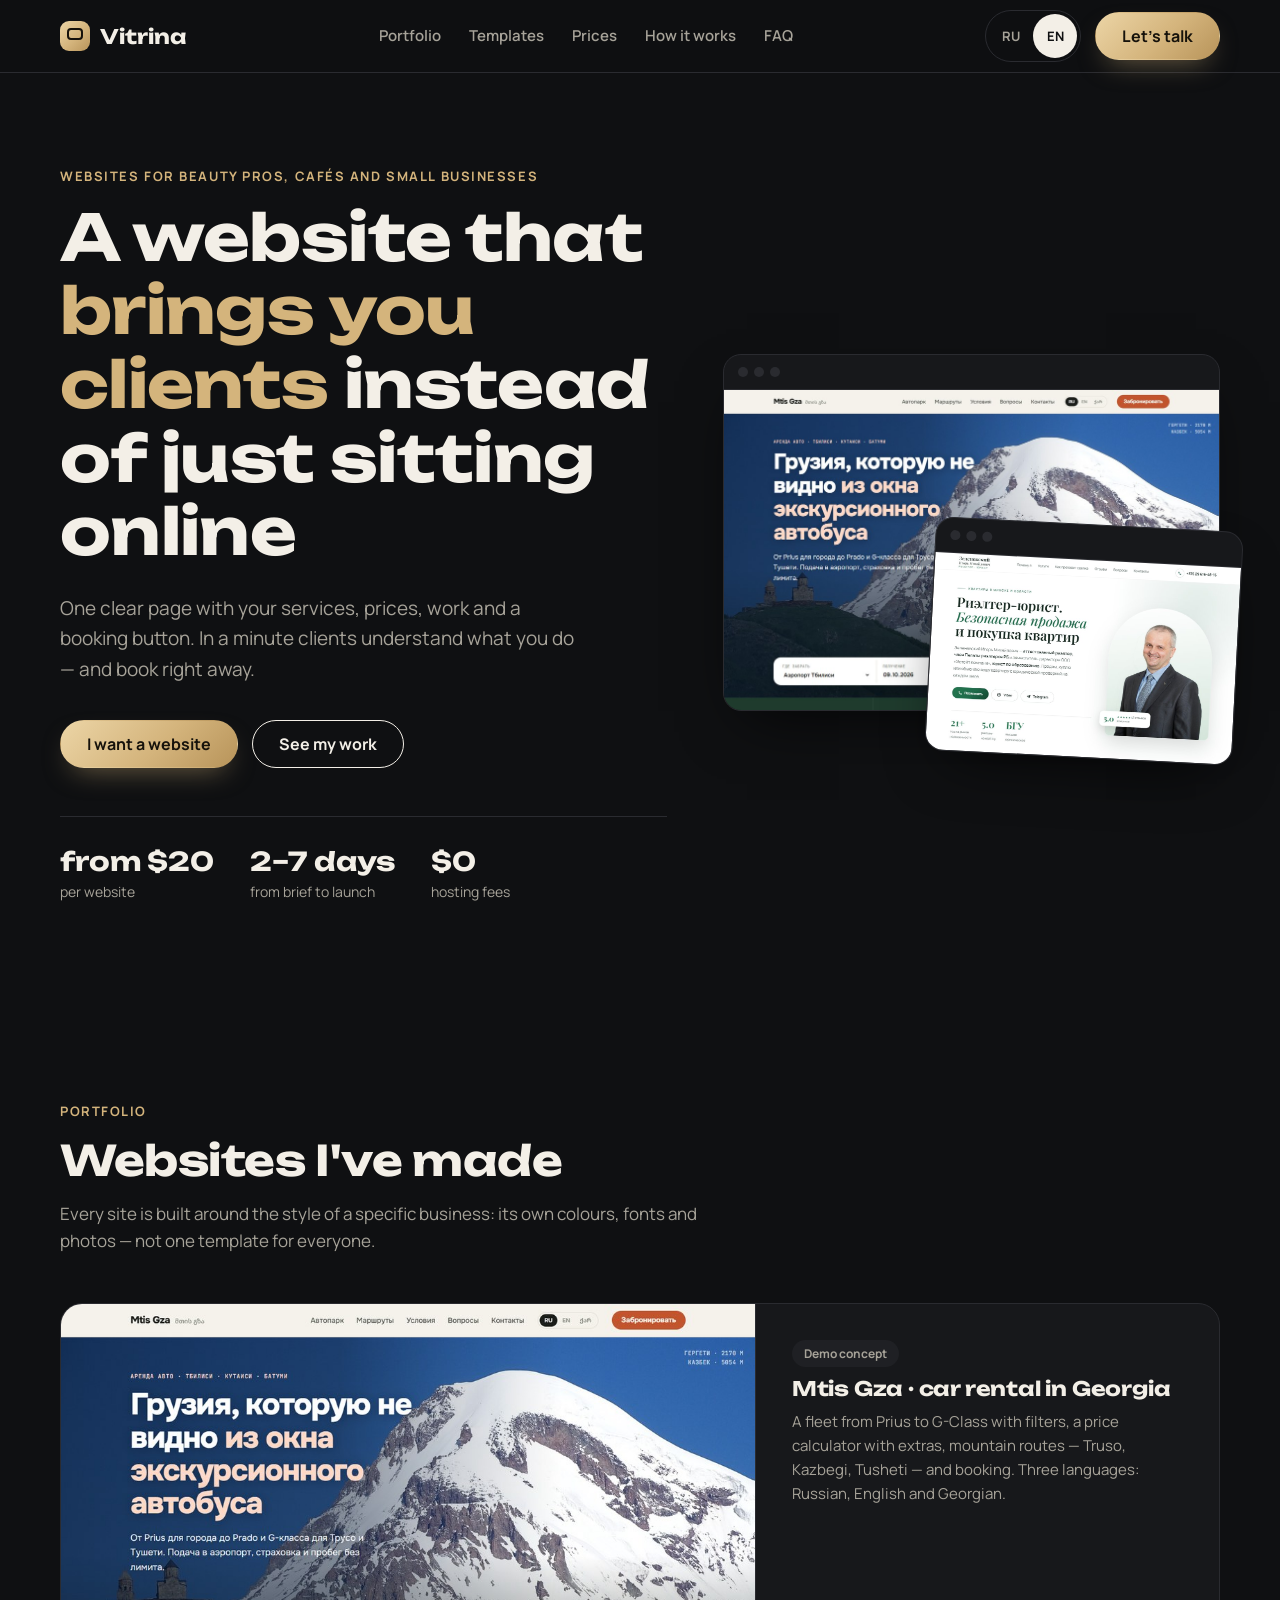
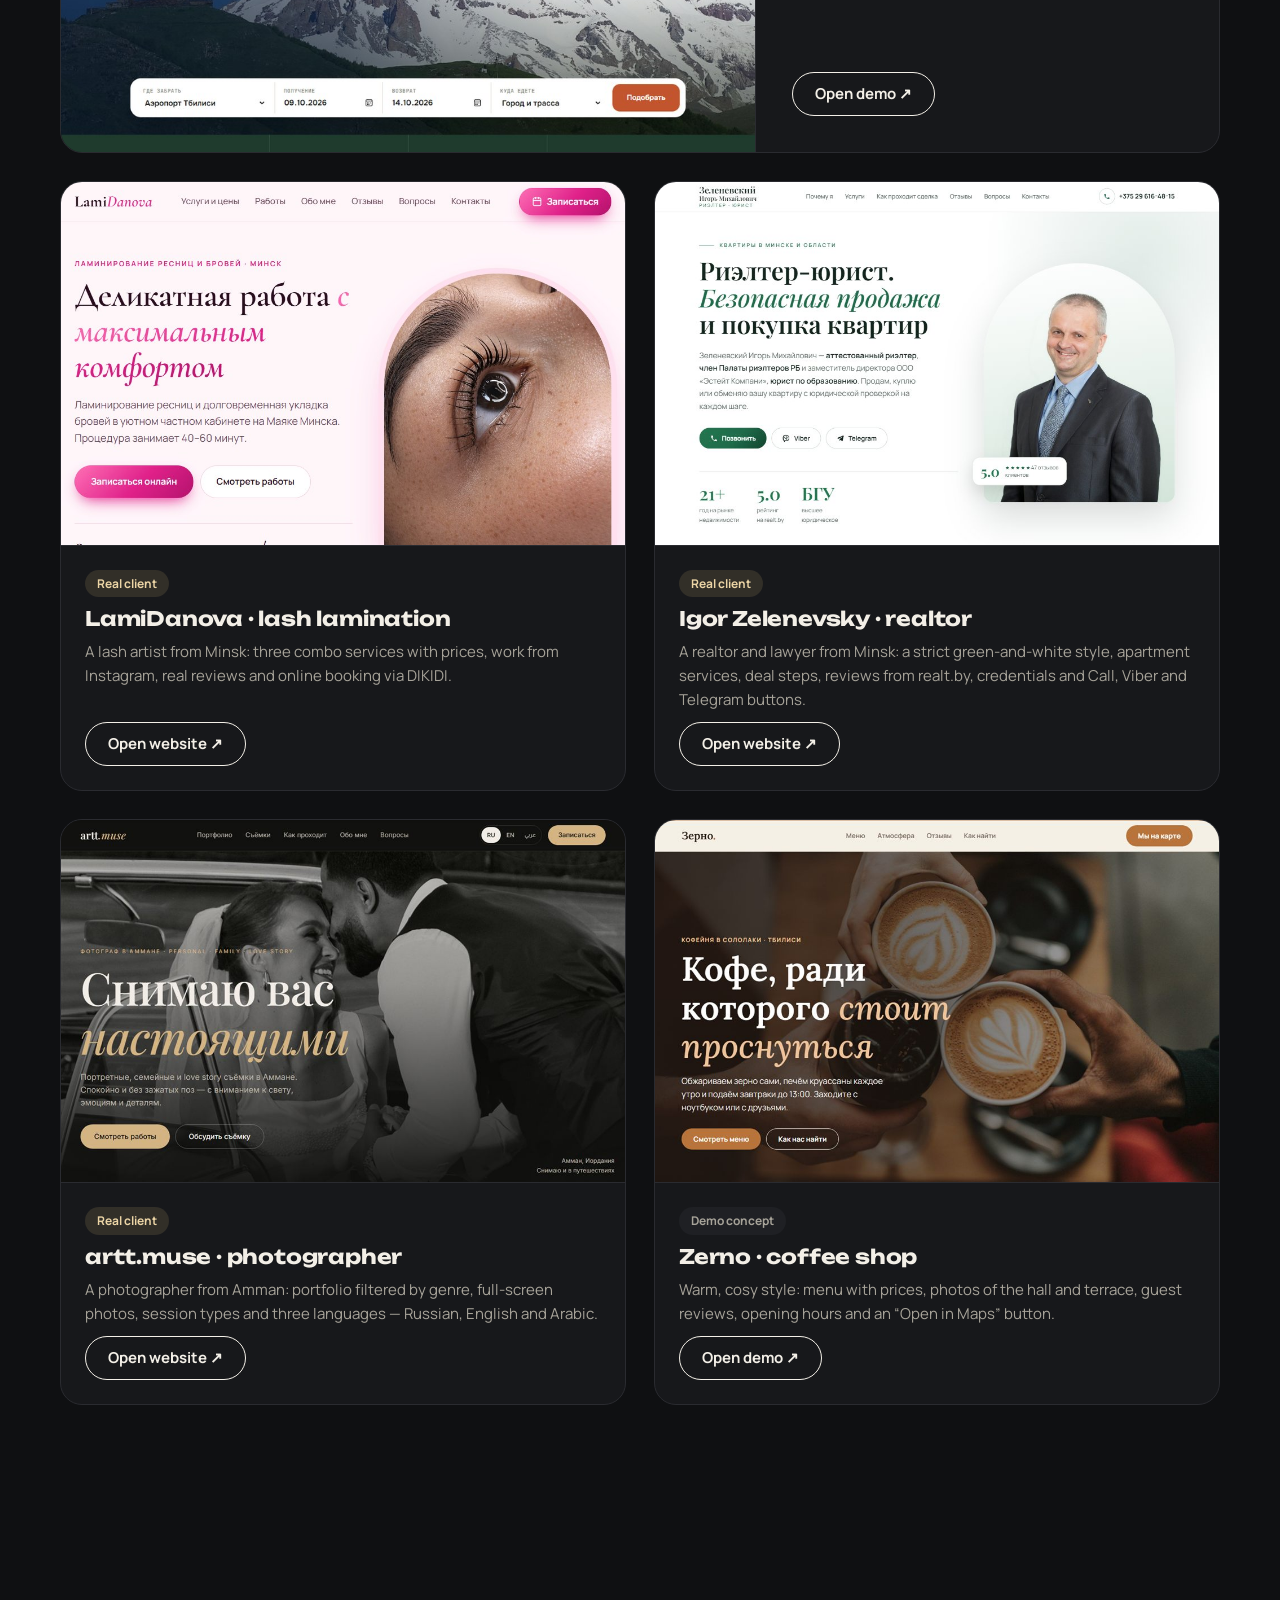
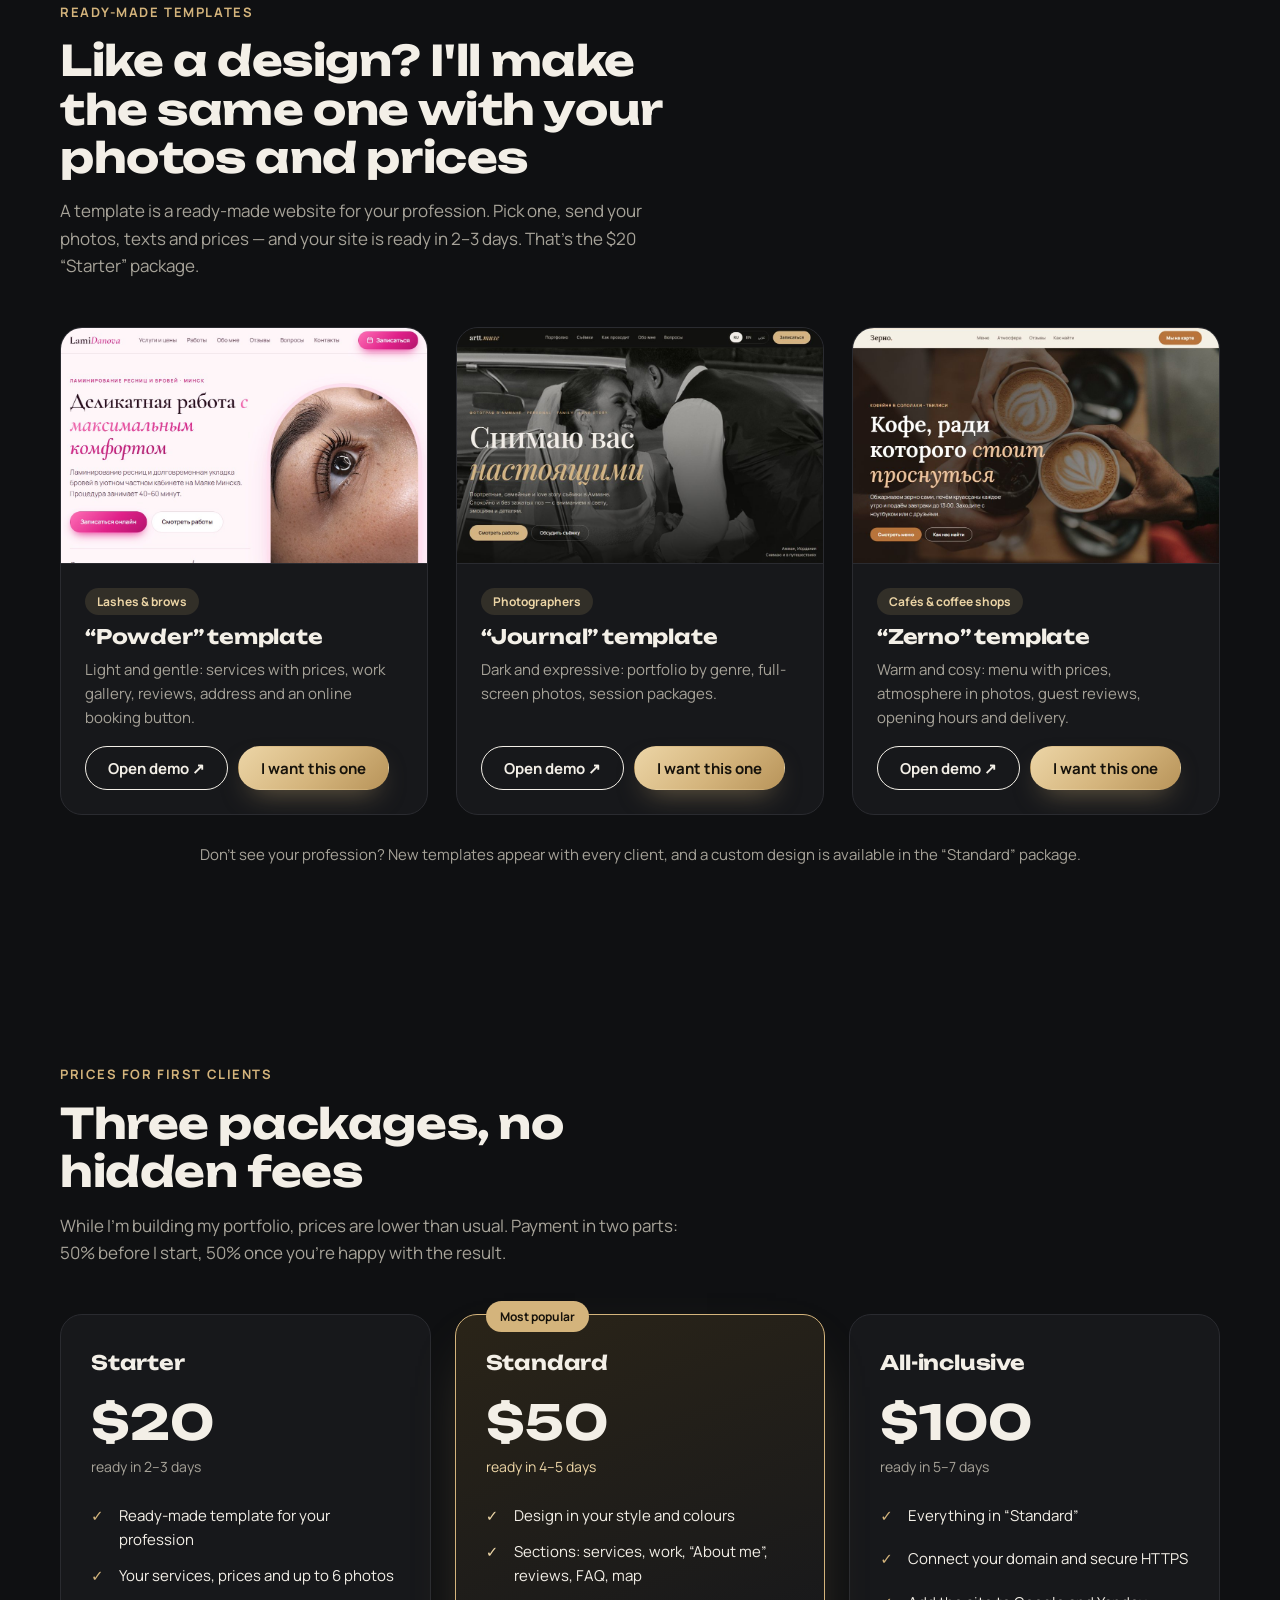
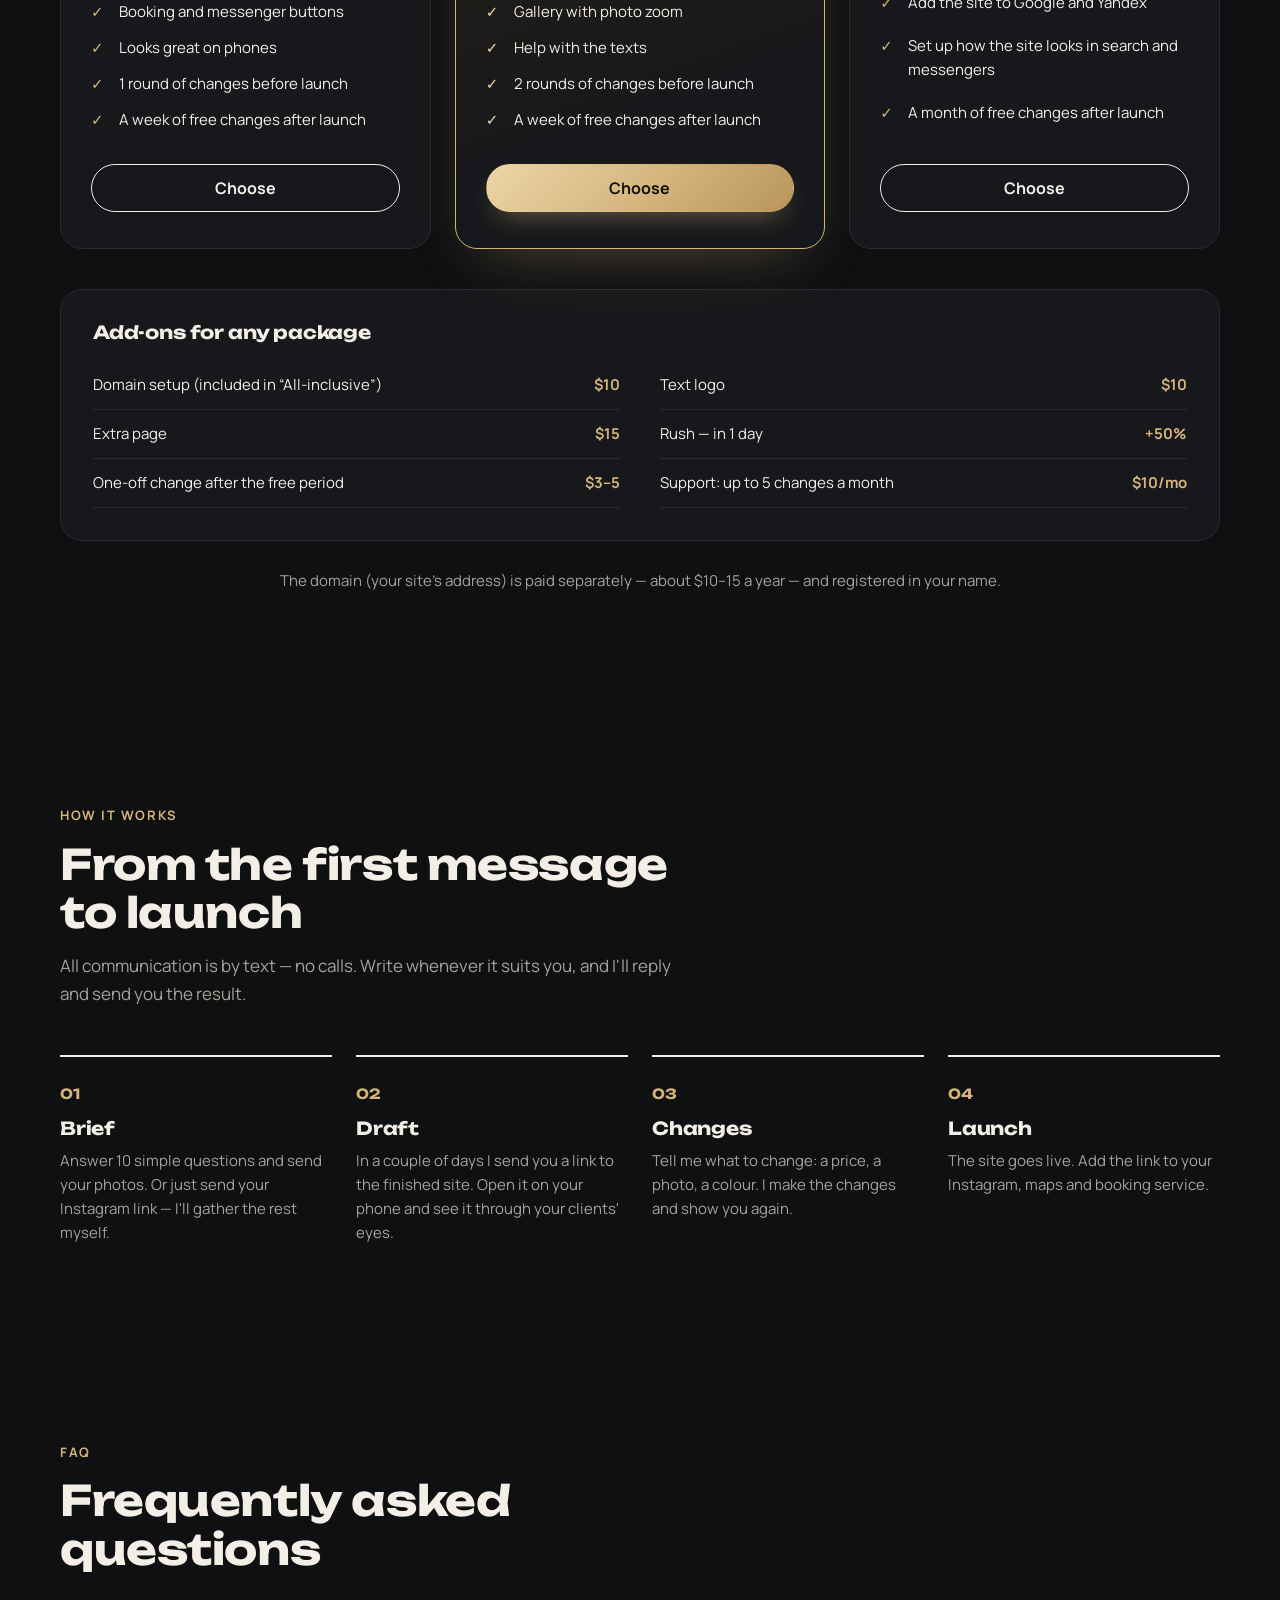
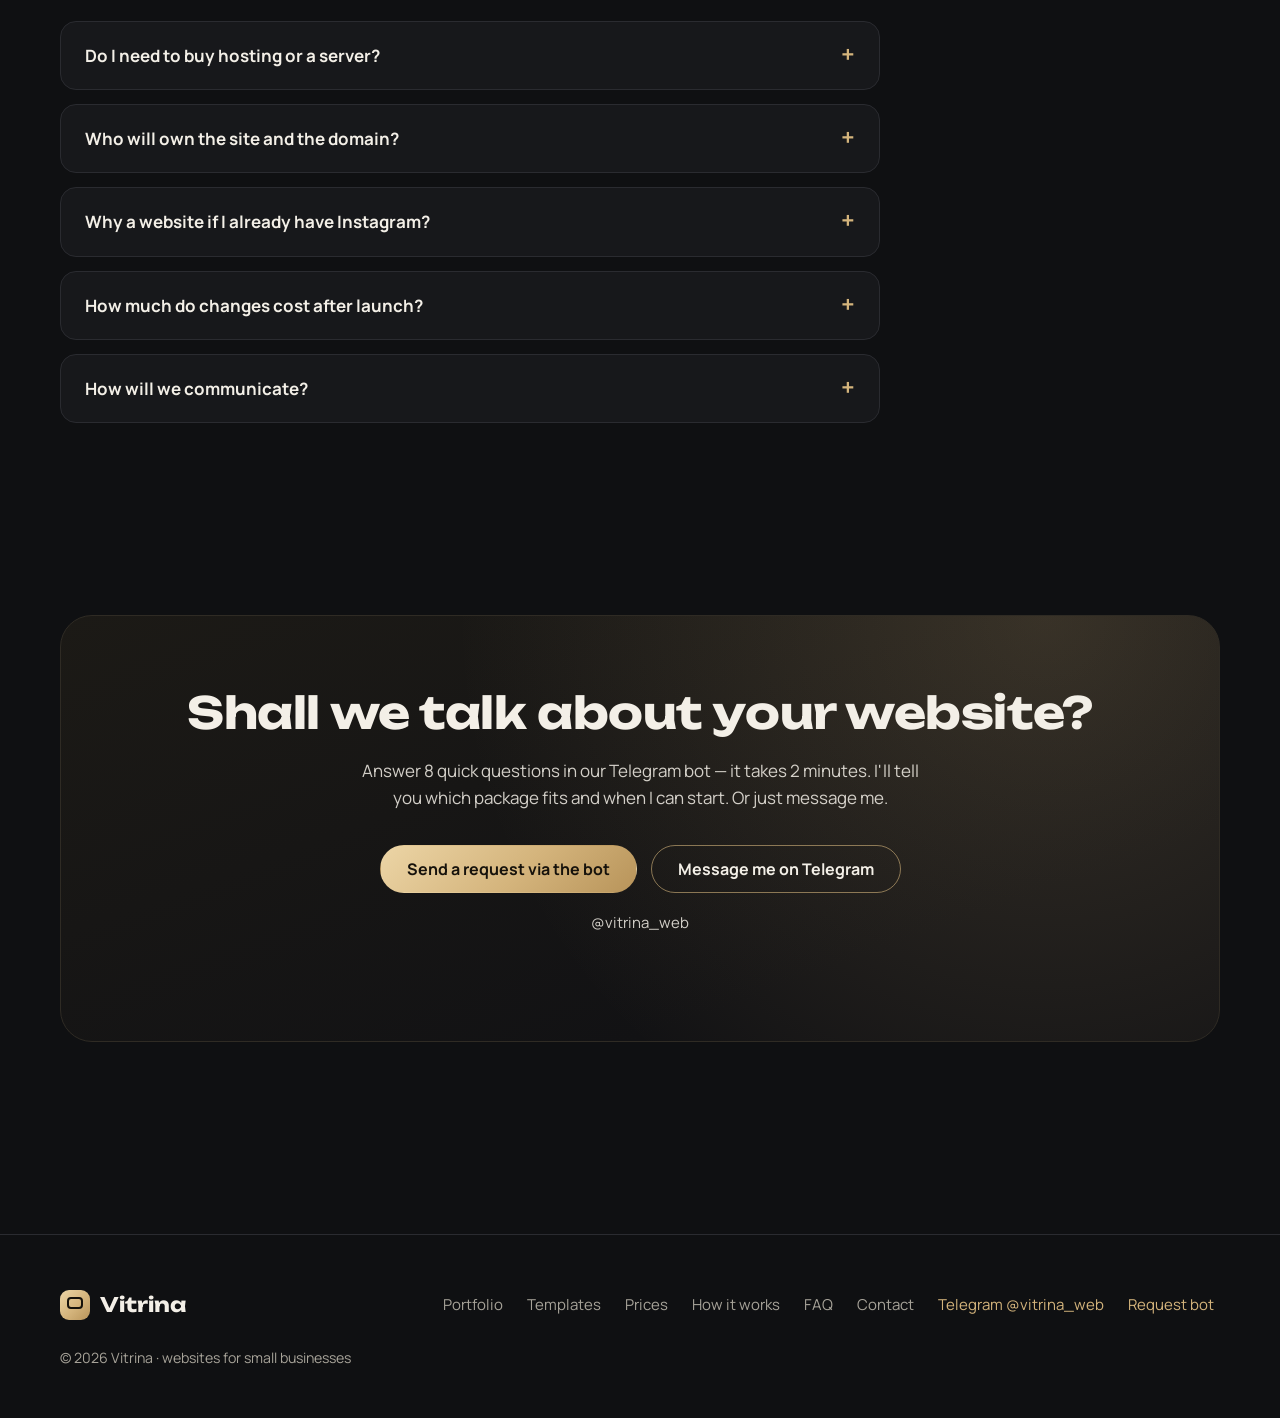
==== index.html @ 9464afeb "Портфолио: прокат машин Mtis Gza, новые картинки на первом экране - Новая широкая карточка Mtis Gza " ====
<!DOCTYPE html>
<html lang="ru">
<head>
  <meta charset="utf-8">
  <meta name="viewport" content="width=device-width, initial-scale=1">
  <title>Витрина — сайты для мастеров и малого бизнеса</title>
  <meta name="description" content="Делаю одностраничные сайты для мастеров красоты, фотографов и малого бизнеса: услуги, цены, работы и онлайн-запись. От $20, готово за 2–7 дней.">
  <link rel="canonical" href="https://vitrina-web.com/">
  <!-- Превью ссылки в Telegram, WhatsApp, Instagram -->
  <meta property="og:type" content="website">
  <meta property="og:url" content="https://vitrina-web.com/">
  <meta property="og:title" content="Витрина — сайты для мастеров и малого бизнеса">
  <meta property="og:description" content="Одностраничные сайты с услугами, ценами, работами и онлайн-записью. От $20, готово за 2–7 дней.">
  <meta property="og:image" content="https://vitrina-web.com/images/og.jpg">
  <meta property="og:image:width" content="1200">
  <meta property="og:image:height" content="630">
  <meta name="twitter:card" content="summary_large_image">
  <link rel="icon" href="data:image/svg+xml,%3Csvg xmlns='http://www.w3.org/2000/svg' viewBox='0 0 64 64'%3E%3Crect width='64' height='64' rx='18' fill='%23d4b47c'/%3E%3Crect x='15' y='15' width='34' height='26' rx='7' fill='none' stroke='%2316120b' stroke-width='5'/%3E%3C/svg%3E">
  <link rel="preconnect" href="https://fonts.googleapis.com">
  <link rel="preconnect" href="https://fonts.gstatic.com" crossorigin>
  <link href="https://fonts.googleapis.com/css2?family=Unbounded:wght@500;700&family=Manrope:wght@400;500;600;700&display=swap" rel="stylesheet">
  <style>
    :root {
      --bg: #0f1012;
      --surface: #17181b;
      --surface-2: #1f2024;
      --ink: #f3efe7;
      --muted: #a7a399;
      --line: #2a2b30;
      --accent: #d4b47c;
      --accent-dark: #c4a46c;
      --accent-soft: rgba(212, 180, 124, .14);
      --radius: 22px;
      --shadow: 0 24px 60px -24px rgba(0, 0, 0, .8);
    }
    * { box-sizing: border-box; }
    html { scroll-behavior: smooth; }
    body {
      margin: 0;
      background: var(--bg);
      color: var(--ink);
      font: 400 17px/1.6 Manrope, system-ui, sans-serif;
      -webkit-font-smoothing: antialiased;
    }
    img { max-width: 100%; height: auto; display: block; }
    a { color: inherit; }
    h1, h2, h3 { font-family: Unbounded, sans-serif; font-weight: 700; line-height: 1.15; margin: 0; letter-spacing: -.01em; }
    .container { width: min(1160px, 100% - 32px); margin-inline: auto; }
    .section { padding: 96px 0; }
    .eyebrow { display: inline-block; font-weight: 700; font-size: 13px; letter-spacing: .12em; text-transform: uppercase; color: var(--accent); margin-bottom: 14px; }
    .section-head { max-width: 640px; margin-bottom: 48px; }
    .section-head h2 { font-size: clamp(28px, 4vw, 42px); }
    .section-head p { color: var(--muted); margin: 16px 0 0; }


    /* Кнопки */
    .btn {
      display: inline-flex; align-items: center; justify-content: center; gap: 8px;
      min-height: 48px; padding: 12px 26px; border-radius: 999px;
      font: 700 16px Manrope, sans-serif; text-decoration: none; cursor: pointer;
      border: 1.5px solid transparent; transition: transform .2s, background .2s, box-shadow .2s;
    }
    .btn:hover { transform: translateY(-2px); }
    .btn:focus-visible { outline: 3px solid var(--accent); outline-offset: 3px; }
    .btn-primary { background: linear-gradient(135deg, #ecd5a6, var(--accent) 55%, #b8945a); color: #16120b; box-shadow: 0 12px 28px -12px rgba(212, 180, 124, .55); }
    .btn-primary:hover { background: linear-gradient(135deg, #f2dfb8, #dcbe88 55%, #c4a46c); }
    .btn-ghost { background: transparent; border-color: var(--ink); color: var(--ink); }
    .btn-ghost:hover { background: var(--ink); color: var(--bg); }

    /* Шапка */
    .header { position: sticky; top: 0; z-index: 10; background: rgba(15, 16, 18, .85); backdrop-filter: blur(12px); border-bottom: 1px solid var(--line); }
    .header .container { display: flex; align-items: center; justify-content: space-between; gap: 24px; min-height: 72px; }
    .logo { font: 700 20px Unbounded, sans-serif; text-decoration: none; display: flex; align-items: center; gap: 10px; min-height: 44px; }
    .logo-mark { width: 30px; height: 30px; border-radius: 9px; background: linear-gradient(135deg, #ecd5a6, var(--accent) 55%, #b8945a); position: relative; }
    .logo-mark::after { content: ""; position: absolute; inset: 7px 7px 11px; border: 2.5px solid #16120b; border-radius: 4px; }
    .nav { display: flex; gap: 28px; }
    .nav a { text-decoration: none; font-weight: 600; font-size: 15px; color: var(--muted); }
    .nav a:hover { color: var(--ink); }
    .header-end { display: flex; align-items: center; gap: 14px; }

    /* Переключатель языка */
    .lang { display: flex; border: 1px solid var(--line); border-radius: 999px; padding: 3px; }
    .lang button { min-width: 44px; min-height: 44px; padding: 0 10px; border: 0; border-radius: 999px; background: transparent; color: var(--muted); font: 700 13px Manrope, sans-serif; cursor: pointer; }
    .lang button:hover { color: var(--ink); }
    .lang button[aria-pressed="true"] { background: var(--ink); color: var(--bg); }
    .lang button:focus-visible { outline: 3px solid var(--accent); outline-offset: 2px; }

    /* Первый экран */
    .hero { padding: 88px 0 96px; }
    .hero .container { display: grid; grid-template-columns: 1.1fr .9fr; gap: 56px; align-items: center; }
    .hero h1 { font-size: clamp(34px, 5.4vw, 64px); }
    .hero h1 em { font-style: normal; color: var(--accent); }
    .hero-lead { font-size: 19px; color: var(--muted); max-width: 520px; margin: 24px 0 36px; }
    .hero-actions { display: flex; flex-wrap: wrap; gap: 14px; }
    .hero-facts { display: flex; flex-wrap: wrap; gap: 36px; margin-top: 48px; padding-top: 28px; border-top: 1px solid var(--line); }
    .hero-facts b { display: block; font: 700 26px Unbounded, sans-serif; }
    .hero-facts span { color: var(--muted); font-size: 14px; }
    .hero-visual { position: relative; }
    .browser { background: var(--surface); border-radius: 18px; box-shadow: var(--shadow); overflow: hidden; border: 1px solid var(--line); }
    .browser-bar { display: flex; gap: 6px; padding: 12px 14px; border-bottom: 1px solid var(--line); }
    .browser-bar i { width: 10px; height: 10px; border-radius: 50%; background: var(--line); }
    .hero-visual .browser:nth-child(2) { position: absolute; width: 62%; right: -18px; bottom: -48px; transform: rotate(3deg); }

    /* Портфолио */
    .works { display: grid; grid-template-columns: repeat(3, 1fr); gap: 28px; }
    .work { background: var(--surface); border-radius: var(--radius); overflow: hidden; border: 1px solid var(--line); display: flex; flex-direction: column; }
    .work img { aspect-ratio: 1000 / 645; object-fit: cover; border-bottom: 1px solid var(--line); }
    .work-body { padding: 24px; display: flex; flex-direction: column; gap: 10px; flex: 1; }
    #works .works { grid-template-columns: repeat(2, 1fr); }
    /* Главная работа — на всю ширину: фото слева, текст справа */
    .work-wide { grid-column: 1 / -1; flex-direction: row; }
    .work-wide .work-link { flex: 0 0 60%; }
    .work-wide img { height: 100%; border-bottom: 0; border-right: 1px solid var(--line); }
    .work-wide .work-body { padding: 36px; justify-content: center; }
    .work-wide h3 { font-size: 1.5em; }
    .work-tag { align-self: flex-start; font-size: 12px; font-weight: 700; padding: 4px 12px; border-radius: 999px; background: var(--accent-soft); color: #ecd5a6; }
    .work-tag.demo { background: var(--surface-2); color: var(--muted); }
    .work h3 { font-size: 20px; }
    .work p { margin: 0; color: var(--muted); font-size: 15px; }

    /* Цены */
    .prices { display: grid; grid-template-columns: repeat(3, 1fr); gap: 24px; align-items: stretch; }
    .price { background: var(--surface); border: 1px solid var(--line); border-radius: var(--radius); padding: 36px 30px; display: flex; flex-direction: column; }
    .price.featured { background: linear-gradient(160deg, #2a2418 0%, var(--surface) 70%); border-color: var(--accent); position: relative; box-shadow: 0 24px 60px -28px rgba(212, 180, 124, .4); }
    .price.featured .price-note, .price.featured li::before { color: #ecd5a6; }
    .price-badge { position: absolute; top: -14px; left: 30px; background: var(--accent); color: #16120b; font-size: 12px; font-weight: 700; padding: 6px 14px; border-radius: 999px; }
    .price h3 { font-size: 20px; }
    .price-sum { font: 700 48px Unbounded, sans-serif; margin: 18px 0 4px; }
    .price-note { color: var(--muted); font-size: 14px; }
    .price ul { list-style: none; padding: 0; margin: 26px 0 32px; display: grid; gap: 12px; flex: 1; }
    .price li { padding-left: 28px; position: relative; font-size: 15px; }
    .price li::before { content: "✓"; position: absolute; left: 0; font-weight: 700; color: var(--accent); }
    .work-btn { align-self: flex-start; margin-top: auto; min-height: 44px; padding: 10px 22px; font-size: 15px; }
    .work-actions { display: flex; flex-wrap: wrap; gap: 10px; margin-top: auto; padding-top: 6px; }
    .work-actions .work-btn { margin-top: 0; }
    .work-link { display: block; overflow: hidden; }
    .work-link img { transition: transform .5s cubic-bezier(.2, .8, .2, 1), filter .3s; }
    .work-link:hover img { transform: scale(1.03); filter: brightness(1.08); }
    .work-soon { font-size: 13px !important; font-style: italic; }
    .templates-more { color: var(--muted); font-size: 15px; margin: 28px 0 0; text-align: center; }
    .extras { margin-top: 40px; background: var(--surface); border: 1px solid var(--line); border-radius: var(--radius); padding: 32px; }
    .extras h3 { font-size: 18px; margin-bottom: 18px; }
    .extras ul { list-style: none; margin: 0; padding: 0; display: grid; grid-template-columns: 1fr 1fr; gap: 0 40px; }
    .extras li { display: flex; justify-content: space-between; gap: 16px; padding: 12px 0; border-bottom: 1px solid var(--line); font-size: 15px; }
    .extras b { color: var(--accent); white-space: nowrap; }
    .prices-foot { color: var(--muted); font-size: 15px; margin-top: 28px; text-align: center; }

    /* Как работаем */
    .steps { display: grid; grid-template-columns: repeat(4, 1fr); gap: 24px; counter-reset: step; }
    .step { border-top: 2px solid var(--ink); padding-top: 22px; }
    .step::before { counter-increment: step; content: "0" counter(step); font: 700 14px Unbounded, sans-serif; color: var(--accent); }
    .step h3 { font-size: 18px; margin: 12px 0 10px; }
    .step p { margin: 0; color: var(--muted); font-size: 15px; }

    /* Вопросы */
    .faq { display: grid; gap: 14px; max-width: 820px; }
    .faq details { background: var(--surface); border: 1px solid var(--line); border-radius: 16px; padding: 0 24px; }
    .faq summary { cursor: pointer; font-weight: 700; padding: 20px 0; list-style: none; display: flex; justify-content: space-between; gap: 16px; }
    .faq summary::-webkit-details-marker { display: none; }
    .faq summary::after { content: "+"; font-size: 24px; line-height: 1; color: var(--accent); transition: transform .2s; }
    .faq details[open] summary::after { transform: rotate(45deg); }
    .faq details p { margin: 0 0 20px; color: var(--muted); }

    /* Контакты */
    .cta { background: radial-gradient(circle at 85% 0%, rgba(212, 180, 124, .18), transparent 55%), linear-gradient(160deg, #1c1a16 0%, #121214 75%); border: 1px solid #2f2b24; color: var(--ink); border-radius: 32px; padding: 72px 48px; text-align: center; }
    .cta h2 { font-size: clamp(28px, 4vw, 44px); }
    .cta p { opacity: .85; max-width: 560px; margin: 18px auto 34px; }
    .cta-links { display: flex; flex-wrap: wrap; justify-content: center; gap: 14px; }
    .cta .btn { background: linear-gradient(135deg, #ecd5a6, var(--accent) 55%, #b8945a); color: #16120b; }
    .cta .btn-outline-light { background: transparent; color: var(--ink); border-color: rgba(212, 180, 124, .6); }
    .cta .btn-outline-light:hover { background: rgba(212, 180, 124, .1); }
    .cta-note { font-size: 15px; margin: 22px 0 0; opacity: .8; }

    /* Подвал */
    .footer { padding: 48px 0; border-top: 1px solid var(--line); margin-top: 96px; }
    .footer .container { display: flex; flex-wrap: wrap; align-items: center; justify-content: space-between; gap: 20px; }
    .footer-nav { display: flex; flex-wrap: wrap; gap: 0 12px; }
    .footer-nav a { display: inline-flex; align-items: center; min-height: 44px; padding: 0 6px; text-decoration: none; color: var(--muted); font-size: 15px; }
    .footer-nav a:hover { color: var(--ink); }
    .footer-tg { color: var(--accent) !important; }
    .footer small { color: var(--muted); }

    @media (max-width: 960px) {
      .nav { display: none; }
      .hero .container { grid-template-columns: 1fr; }
      .hero-visual { margin: 0 18px 48px 0; }
      .works, #works .works, .prices { grid-template-columns: 1fr; max-width: 560px; }
      .work-wide { flex-direction: column; }
      .work-wide .work-link { flex: none; }
      .work-wide img { height: auto; border-right: 0; border-bottom: 1px solid var(--line); }
      .work-wide .work-body { padding: 24px; }
      .work-wide h3 { font-size: inherit; }
      .steps { grid-template-columns: 1fr 1fr; }
    }
    @media (max-width: 560px) {
      .section { padding: 72px 0; }
      .hero { padding: 56px 0 72px; }
      .header .container { gap: 12px; }
      .header-end { gap: 8px; }
      .header .btn { display: none; }
      .steps { grid-template-columns: 1fr; }
      .extras { padding: 24px 20px; }
      .extras ul { grid-template-columns: 1fr; }
      .cta { padding: 56px 22px; border-radius: 24px; }
      .hero-facts { gap: 24px; }
    }
  </style>
</head>
<body>

  <header class="header">
    <div class="container">
      <a href="#top" class="logo"><span class="logo-mark" aria-hidden="true"></span><span data-i18n="brand">Витрина</span></a>
      <nav class="nav" aria-label="Разделы" data-i18n-label="aria.nav">
        <a href="#works" data-i18n="nav.works">Работы</a>
        <a href="#templates" data-i18n="nav.templates">Шаблоны</a>
        <a href="#prices" data-i18n="nav.prices">Цены</a>
        <a href="#process" data-i18n="nav.process">Как работаем</a>
        <a href="#faq" data-i18n="nav.faq">Вопросы</a>
      </nav>
      <div class="header-end">
        <div class="lang" role="group" aria-label="Язык сайта" data-i18n-label="aria.lang">
          <button type="button" data-lang="ru" lang="ru">RU</button>
          <button type="button" data-lang="en" lang="en">EN</button>
        </div>
        <a href="#contact" class="btn btn-primary" data-i18n="cta.header">Обсудить сайт</a>
      </div>
    </div>
  </header>

  <main id="top">
    <section class="hero">
      <div class="container">
        <div>
          <span class="eyebrow" data-i18n="hero.eyebrow">Сайты для мастеров, кафе и малого бизнеса</span>
          <h1 data-i18n="hero.title">Сайт, который <em>приводит клиентов</em>, а&nbsp;не&nbsp;просто висит в&nbsp;сети</h1>
          <p class="hero-lead" data-i18n="hero.lead">Одна понятная страница: ваши услуги, цены, работы и кнопка записи. Клиент за минуту понимает, что вы делаете, и сразу записывается.</p>
          <div class="hero-actions">
            <a href="#contact" class="btn btn-primary" data-i18n="hero.btn1">Хочу сайт</a>
            <a href="#works" class="btn btn-ghost" data-i18n="hero.btn2">Посмотреть работы</a>
          </div>
          <div class="hero-facts">
            <div><b data-i18n="fact1.n">от $20</b><span data-i18n="fact1.t">стоимость сайта</span></div>
            <div><b data-i18n="fact2.n">2–7 дней</b><span data-i18n="fact2.t">от анкеты до запуска</span></div>
            <div><b>$0</b><span data-i18n="fact3.t">плата за хостинг</span></div>
          </div>
        </div>
        <div class="hero-visual" aria-hidden="true">
          <div class="browser"><div class="browser-bar"><i></i><i></i><i></i></div><img src="images/work-cars.jpg" alt="" width="1000" height="645"></div>
          <div class="browser"><div class="browser-bar"><i></i><i></i><i></i></div><img src="images/work-zelenevsky.jpg" alt="" width="1000" height="645"></div>
        </div>
      </div>
    </section>

    <section class="section" id="works">
      <div class="container">
        <div class="section-head">
          <span class="eyebrow" data-i18n="nav.works">Работы</span>
          <h2 data-i18n="works.title">Сайты, которые я сделала</h2>
          <p data-i18n="works.lead">Каждый сайт создаётся под стиль конкретного бизнеса: свои цвета, шрифты и фото, а не один шаблон на всех.</p>
        </div>
        <div class="works">
          <article class="work work-wide">
            <a href="work/mtis-gza/index.html" target="_blank" rel="noopener" class="work-link" tabindex="-1"><img src="images/work-cars.jpg" alt="Главный экран демо-сайта проката машин Mtis Gza" data-i18n-alt="alt.w5" width="1000" height="645" loading="lazy"></a>
            <div class="work-body">
              <span class="work-tag demo" data-i18n="tag.demo">Демо-концепт</span>
              <h3 data-i18n="w5.t">Mtis Gza · прокат авто в Грузии</h3>
              <p data-i18n="w5.p">Автопарк от Prius до G-класса с фильтрами, калькулятор цены с доп. услугами, горные маршруты — Трусо, Казбеги, Тушети — и бронирование. Три языка: русский, английский и грузинский.</p>
              <a href="work/mtis-gza/index.html" target="_blank" rel="noopener" class="btn btn-ghost work-btn" data-i18n="btn.open">Открыть пример ↗</a>
            </div>
          </article>
          <article class="work">
            <a href="work/lamidanova/index.html" target="_blank" rel="noopener" class="work-link" tabindex="-1"><img src="images/work-daria.jpg" alt="Главный экран сайта LamiDanova" data-i18n-alt="alt.w1" width="1000" height="645" loading="lazy"></a>
            <div class="work-body">
              <span class="work-tag" data-i18n="tag.real">Реальный клиент</span>
              <h3 data-i18n="w1.t">LamiDanova · ламинирование</h3>
              <p data-i18n="w1.p">Мастер из Минска: три комбо-услуги с ценами, работы из Instagram, настоящие отзывы и онлайн-запись через DIKIDI.</p>
              <a href="work/lamidanova/index.html" target="_blank" rel="noopener" class="btn btn-ghost work-btn" data-i18n="btn.site">Открыть сайт ↗</a>
            </div>
          </article>
          <article class="work">
            <a href="https://kerimalina.github.io/zelenevsky/" target="_blank" rel="noopener" class="work-link" tabindex="-1"><img src="images/work-zelenevsky.jpg" alt="Главный экран сайта риэлтера Игоря Зеленевского" data-i18n-alt="alt.w4" width="1000" height="645" loading="lazy"></a>
            <div class="work-body">
              <span class="work-tag" data-i18n="tag.real">Реальный клиент</span>
              <h3 data-i18n="w4.t">Игорь Зеленевский · риэлтер</h3>
              <p data-i18n="w4.p">Риэлтер-юрист из Минска: строгий зелёно-белый стиль, услуги по квартирам, шаги сделки, отзывы с realt.by, документы и кнопки звонка, Viber и Telegram.</p>
              <a href="https://kerimalina.github.io/zelenevsky/" target="_blank" rel="noopener" class="btn btn-ghost work-btn" data-i18n="btn.site">Открыть сайт ↗</a>
            </div>
          </article>
          <article class="work">
            <a href="work/artt-muse/index.html" target="_blank" rel="noopener" class="work-link" tabindex="-1"><img src="images/work-tanya.jpg" alt="Главный экран сайта фотографа artt.muse" data-i18n-alt="alt.w2" width="1000" height="645" loading="lazy"></a>
            <div class="work-body">
              <span class="work-tag" data-i18n="tag.real">Реальный клиент</span>
              <h3 data-i18n="w2.t">artt.muse · фотограф</h3>
              <p data-i18n="w2.p">Фотограф из Аммана: портфолио с фильтром по жанрам, фото на весь экран, форматы съёмок и три языка — русский, английский и арабский.</p>
              <a href="work/artt-muse/index.html" target="_blank" rel="noopener" class="btn btn-ghost work-btn" data-i18n="btn.site">Открыть сайт ↗</a>
            </div>
          </article>
          <article class="work">
            <a href="demo/coffee/index.html" target="_blank" rel="noopener" class="work-link" tabindex="-1"><img src="images/work-coffee.jpg" alt="Главный экран демо-сайта кофейни «Зерно»" data-i18n-alt="alt.w3" width="1000" height="645" loading="lazy"></a>
            <div class="work-body">
              <span class="work-tag demo" data-i18n="tag.demo">Демо-концепт</span>
              <h3 data-i18n="w3.t">«Зерно» · кофейня</h3>
              <p data-i18n="w3.p">Тёплый уютный стиль: меню с ценами, фото зала и террасы, отзывы гостей, часы работы и кнопка «Открыть на карте».</p>
              <a href="demo/coffee/index.html" target="_blank" rel="noopener" class="btn btn-ghost work-btn" data-i18n="btn.open">Открыть пример ↗</a>
            </div>
          </article>
        </div>
      </div>
    </section>

    <section class="section" id="templates">
      <div class="container">
        <div class="section-head">
          <span class="eyebrow" data-i18n="tpl.eyebrow">Готовые шаблоны</span>
          <h2 data-i18n="tpl.title">Понравился дизайн? Сделаю такой же — с&nbsp;вашими фото и&nbsp;ценами</h2>
          <p data-i18n="tpl.lead">Шаблон — это готовый сайт под вашу профессию. Выбираете, присылаете фото, тексты и цены, и через 2–3 дня сайт готов. Это пакет «Визитка» за $20.</p>
        </div>
        <div class="works">
          <article class="work">
            <a href="work/lamidanova/index.html" target="_blank" rel="noopener" class="work-link" tabindex="-1"><img src="images/work-daria.jpg" alt="" width="1000" height="645" loading="lazy"></a>
            <div class="work-body">
              <span class="work-tag" data-i18n="t1.tag">Ресницы и брови</span>
              <h3 data-i18n="t1.t">Шаблон «Пудра»</h3>
              <p data-i18n="t1.p">Светлый и нежный: услуги с ценами, галерея работ, отзывы, адрес и кнопка онлайн-записи.</p>
              <div class="work-actions">
                <a href="work/lamidanova/index.html" target="_blank" rel="noopener" class="btn btn-ghost work-btn" data-i18n="btn.open">Открыть пример ↗</a>
                <a href="#contact" class="btn btn-primary work-btn" data-i18n="btn.same">Хочу такой же</a>
              </div>
            </div>
          </article>
          <article class="work">
            <a href="work/artt-muse/index.html" target="_blank" rel="noopener" class="work-link" tabindex="-1"><img src="images/work-tanya.jpg" alt="" width="1000" height="645" loading="lazy"></a>
            <div class="work-body">
              <span class="work-tag" data-i18n="t2.tag">Фотографы</span>
              <h3 data-i18n="t2.t">Шаблон «Журнал»</h3>
              <p data-i18n="t2.p">Тёмный и выразительный: портфолио по жанрам, фото на весь экран, пакеты съёмки.</p>
              <div class="work-actions">
                <a href="work/artt-muse/index.html" target="_blank" rel="noopener" class="btn btn-ghost work-btn" data-i18n="btn.open">Открыть пример ↗</a>
                <a href="#contact" class="btn btn-primary work-btn" data-i18n="btn.same">Хочу такой же</a>
              </div>
            </div>
          </article>
          <article class="work">
            <a href="demo/coffee/index.html" target="_blank" rel="noopener" class="work-link" tabindex="-1"><img src="images/work-coffee.jpg" alt="" width="1000" height="645" loading="lazy"></a>
            <div class="work-body">
              <span class="work-tag" data-i18n="t3.tag">Кофейни и кафе</span>
              <h3 data-i18n="t3.t">Шаблон «Зерно»</h3>
              <p data-i18n="t3.p">Тёплый и уютный: меню с ценами, атмосфера в фото, отзывы гостей, часы работы и доставка.</p>
              <div class="work-actions">
                <a href="demo/coffee/index.html" target="_blank" rel="noopener" class="btn btn-ghost work-btn" data-i18n="btn.open">Открыть пример ↗</a>
                <a href="#contact" class="btn btn-primary work-btn" data-i18n="btn.same">Хочу такой же</a>
              </div>
            </div>
          </article>
        </div>
        <p class="templates-more" data-i18n="tpl.more">Нет вашей профессии? Новые шаблоны появляются с каждым клиентом, а дизайн под вас можно заказать в пакете «Стандарт».</p>
      </div>
    </section>

    <section class="section" id="prices">
      <div class="container">
        <div class="section-head">
          <span class="eyebrow" data-i18n="prices.eyebrow">Цены для первых клиентов</span>
          <h2 data-i18n="prices.title">Три пакета без скрытых доплат</h2>
          <p data-i18n="prices.lead">Пока я собираю портфолио, цены ниже обычных. Оплата в два этапа: 50% перед началом работы, 50% после того, как вам всё понравилось.</p>
        </div>
        <div class="prices">
          <article class="price">
            <h3 data-i18n="pk1.t">Визитка</h3>
            <div class="price-sum">$20</div>
            <div class="price-note" data-i18n="pk1.note">готово за 2–3 дня</div>
            <ul>
              <li data-i18n="pk1.l1">Готовый шаблон под вашу профессию</li>
              <li data-i18n="pk1.l2">Ваши услуги, цены и до 6 фото</li>
              <li data-i18n="pk1.l3">Кнопки записи и мессенджеров</li>
              <li data-i18n="pk1.l4">Удобно смотреть с телефона</li>
              <li data-i18n="pk1.l5">1 круг правок до запуска</li>
              <li data-i18n="pk.week">Неделя бесплатных правок после запуска</li>
            </ul>
            <a href="#contact" class="btn btn-ghost" data-i18n="btn.choose">Выбрать</a>
          </article>
          <article class="price featured">
            <span class="price-badge" data-i18n="pk2.badge">Чаще выбирают</span>
            <h3 data-i18n="pk2.t">Стандарт</h3>
            <div class="price-sum">$50</div>
            <div class="price-note" data-i18n="pk2.note">готово за 4–5 дней</div>
            <ul>
              <li data-i18n="pk2.l1">Дизайн под ваш стиль и цвета</li>
              <li data-i18n="pk2.l2">Разделы: услуги, работы, «Обо мне», отзывы, вопросы, адрес на карте</li>
              <li data-i18n="pk2.l3">Галерея с увеличением фото</li>
              <li data-i18n="pk2.l4">Помогу с текстами</li>
              <li data-i18n="pk2.l5">2 круга правок до запуска</li>
              <li data-i18n="pk.week">Неделя бесплатных правок после запуска</li>
            </ul>
            <a href="#contact" class="btn btn-primary" data-i18n="btn.choose">Выбрать</a>
          </article>
          <article class="price">
            <h3 data-i18n="pk3.t">Под ключ</h3>
            <div class="price-sum">$100</div>
            <div class="price-note" data-i18n="pk3.note">готово за 5–7 дней</div>
            <ul>
              <li data-i18n="pk3.l1">Всё из пакета «Стандарт»</li>
              <li data-i18n="pk3.l2">Подключу ваш домен и защищённое соединение</li>
              <li data-i18n="pk3.l3">Добавлю сайт в Яндекс и Google</li>
              <li data-i18n="pk3.l4">Настрою, как сайт выглядит в поиске и в мессенджерах</li>
              <li data-i18n="pk3.l5">Месяц бесплатных правок после запуска</li>
            </ul>
            <a href="#contact" class="btn btn-ghost" data-i18n="btn.choose">Выбрать</a>
          </article>
        </div>
        <div class="extras">
          <h3 data-i18n="ex.title">Можно добавить к любому пакету</h3>
          <ul>
            <li><span data-i18n="ex.1">Подключение домена (в «Под ключ» уже входит)</span><b>$10</b></li>
            <li><span data-i18n="ex.2">Текстовый логотип</span><b>$10</b></li>
            <li><span data-i18n="ex.3">Дополнительная страница</span><b>$15</b></li>
            <li><span data-i18n="ex.4">Срочно — за 1 день</span><b>+50%</b></li>
            <li><span data-i18n="ex.5">Разовая правка после бесплатного периода</span><b>$3–5</b></li>
            <li><span data-i18n="ex.6">Поддержка: до 5 правок в месяц</span><b data-i18n="ex.6p">$10/мес</b></li>
          </ul>
        </div>
        <p class="prices-foot" data-i18n="prices.foot">Домен (адрес сайта) оплачивается отдельно — около $10–15 в год — и оформляется на ваше имя.</p>
      </div>
    </section>

    <section class="section" id="process">
      <div class="container">
        <div class="section-head">
          <span class="eyebrow" data-i18n="nav.process">Как работаем</span>
          <h2 data-i18n="process.title">От первого сообщения до запуска</h2>
          <p data-i18n="process.lead">Всё общение — в переписке, без звонков. Пишете, когда вам удобно, а я отвечаю и присылаю результат.</p>
        </div>
        <div class="steps">
          <div class="step"><h3 data-i18n="s1.t">Анкета</h3><p data-i18n="s1.p">Отвечаете на 10 простых вопросов и присылаете фото. Или даёте ссылку на Instagram — остальное соберу сама.</p></div>
          <div class="step"><h3 data-i18n="s2.t">Черновик</h3><p data-i18n="s2.p">Через пару дней присылаю ссылку на готовый сайт. Откройте его с телефона и посмотрите глазами клиента.</p></div>
          <div class="step"><h3 data-i18n="s3.t">Правки</h3><p data-i18n="s3.p">Пишете, что поменять: цену, фото, цвет. Вношу правки и показываю снова.</p></div>
          <div class="step"><h3 data-i18n="s4.t">Запуск</h3><p data-i18n="s4.p">Сайт открыт для всех. Ставите ссылку в Instagram, на карты и в сервис записи.</p></div>
        </div>
      </div>
    </section>

    <section class="section" id="faq">
      <div class="container">
        <div class="section-head">
          <span class="eyebrow" data-i18n="nav.faq">Вопросы</span>
          <h2 data-i18n="faq.title">Частые вопросы</h2>
        </div>
        <div class="faq">
          <details>
            <summary data-i18n="q1">Мне нужно покупать хостинг или сервер?</summary>
            <p data-i18n="a1">Нет. Такие сайты размещаются бесплатно. Платить нужно только за домен, если хотите свой адрес вида вашеимя.com.</p>
          </details>
          <details>
            <summary data-i18n="q2">Кому будут принадлежать сайт и домен?</summary>
            <p data-i18n="a2">Вам. Домен оформляется на ваше имя, а все файлы сайта я передаю после запуска.</p>
          </details>
          <details>
            <summary data-i18n="q3">Зачем сайт, если у меня есть Instagram?</summary>
            <p data-i18n="a3">Сайт находят в Яндексе и Google, его не заблокируют и не удалят вместе с аккаунтом, а цены и запись в нём видны сразу — без листания ленты и вопросов в директ.</p>
          </details>
          <details>
            <summary data-i18n="q4">Сколько стоят правки после запуска?</summary>
            <p data-i18n="a4">Первую неделю после запуска правки бесплатные (в пакете «Под ключ» — целый месяц). Дальше можно платить за каждую мелкую правку $3–5 или взять поддержку за $10 в месяц — до 5 правок. Мелкая правка — это поменять цену, текст, телефон, фото или добавить отзыв. Новый раздел или смена дизайна оцениваются отдельно. Правки присылайте одним списком — сделаю за 1–2 дня.</p>
          </details>
          <details>
            <summary data-i18n="q5">Как мы будем общаться?</summary>
            <p data-i18n="a5">Только в переписке в Telegram, без звонков и созвонов. Всё онлайн, поэтому неважно, в какой стране вы находитесь.</p>
          </details>
        </div>
      </div>
    </section>

    <section class="section" id="contact">
      <div class="container">
        <div class="cta">
          <h2 data-i18n="cta.title">Обсудим ваш сайт?</h2>
          <p data-i18n="cta.lead">Ответьте на 8 коротких вопросов в Telegram-боте — это 2 минуты. Я отвечу, какой пакет подойдёт и когда смогу начать. Или просто напишите мне.</p>
          <div class="cta-links">
            <a href="https://t.me/vitrina_web_bot?start=site" target="_blank" rel="noopener" class="btn" data-i18n="cta.bot">Оставить заявку в боте</a>
            <a href="https://t.me/vitrina_web" target="_blank" rel="noopener" class="btn btn-outline-light" data-i18n="cta.tg">Написать в Telegram</a>
          </div>
          <p class="cta-note">@vitrina_web</p>
        </div>
      </div>
    </section>
  </main>

  <footer class="footer">
    <div class="container">
      <a href="#top" class="logo"><span class="logo-mark" aria-hidden="true"></span><span data-i18n="brand">Витрина</span></a>
      <nav class="footer-nav" aria-label="Разделы в подвале" data-i18n-label="aria.footer">
        <a href="#works" data-i18n="nav.works">Работы</a>
        <a href="#templates" data-i18n="nav.templates">Шаблоны</a>
        <a href="#prices" data-i18n="nav.prices">Цены</a>
        <a href="#process" data-i18n="nav.process">Как работаем</a>
        <a href="#faq" data-i18n="nav.faq">Вопросы</a>
        <a href="#contact" data-i18n="nav.contact">Контакты</a>
        <a href="https://t.me/vitrina_web" target="_blank" rel="noopener" class="footer-tg">Telegram @vitrina_web</a>
        <a href="https://t.me/vitrina_web_bot?start=site" target="_blank" rel="noopener" class="footer-tg" data-i18n="footer.bot">Бот для заявок</a>
      </nav>
      <small data-i18n="footer.copy">© 2026 Витрина · сайты для малого бизнеса</small>
    </div>
  </footer>

  <script>
    // Английский перевод. Русский текст берётся прямо из страницы.
    const EN = {
      "meta.title": "Vitrina — websites for beauty pros and small businesses",
      "meta.desc": "One-page websites for beauty pros, photographers and small businesses: services, prices, portfolio and online booking. From $20, ready in 2–7 days.",
      "brand": "Vitrina",
      "nav.works": "Portfolio", "nav.templates": "Templates", "nav.prices": "Prices", "nav.process": "How it works", "nav.faq": "FAQ", "nav.contact": "Contact",
      "cta.header": "Let's talk",
      "hero.eyebrow": "Websites for beauty pros, cafés and small businesses",
      "hero.title": "A website that <em>brings you clients</em> instead of just sitting online",
      "hero.lead": "One clear page with your services, prices, work and a booking button. In a minute clients understand what you do — and book right away.",
      "hero.btn1": "I want a website", "hero.btn2": "See my work",
      "fact1.n": "from $20", "fact1.t": "per website", "fact2.n": "2–7 days", "fact2.t": "from brief to launch", "fact3.t": "hosting fees",
      "works.title": "Websites I've made",
      "works.lead": "Every site is built around the style of a specific business: its own colours, fonts and photos — not one template for everyone.",
      "tag.real": "Real client", "tag.demo": "Demo concept",
      "w1.t": "LamiDanova · lash lamination",
      "w1.p": "A lash artist from Minsk: three combo services with prices, work from Instagram, real reviews and online booking via DIKIDI.",
      "w2.t": "artt.muse · photographer",
      "w2.p": "A photographer from Amman: portfolio filtered by genre, full-screen photos, session types and three languages — Russian, English and Arabic.",
      "btn.site": "Open website ↗",
      "w3.t": "Zerno · coffee shop",
      "w3.p": "Warm, cosy style: menu with prices, photos of the hall and terrace, guest reviews, opening hours and an “Open in Maps” button.",
      "w4.t": "Igor Zelenevsky · realtor",
      "w4.p": "A realtor and lawyer from Minsk: a strict green-and-white style, apartment services, deal steps, reviews from realt.by, credentials and Call, Viber and Telegram buttons.",
      "w5.t": "Mtis Gza · car rental in Georgia",
      "w5.p": "A fleet from Prius to G-Class with filters, a price calculator with extras, mountain routes — Truso, Kazbegi, Tusheti — and booking. Three languages: Russian, English and Georgian.",
      "tpl.eyebrow": "Ready-made templates",
      "tpl.title": "Like a design? I'll make the same one with your photos and prices",
      "tpl.lead": "A template is a ready-made website for your profession. Pick one, send your photos, texts and prices — and your site is ready in 2–3 days. That's the $20 “Starter” package.",
      "t1.tag": "Lashes & brows", "t1.t": "“Powder” template", "t1.p": "Light and gentle: services with prices, work gallery, reviews, address and an online booking button.",
      "t2.tag": "Photographers", "t2.t": "“Journal” template", "t2.p": "Dark and expressive: portfolio by genre, full-screen photos, session packages.",
      "t3.tag": "Cafés & coffee shops", "t3.t": "“Zerno” template", "t3.p": "Warm and cosy: menu with prices, atmosphere in photos, guest reviews, opening hours and delivery.",
      "btn.same": "I want this one",
      "btn.open": "Open demo ↗",
      "tpl.more": "Don't see your profession? New templates appear with every client, and a custom design is available in the “Standard” package.",
      "prices.eyebrow": "Prices for first clients",
      "prices.title": "Three packages, no hidden fees",
      "prices.lead": "While I'm building my portfolio, prices are lower than usual. Payment in two parts: 50% before I start, 50% once you're happy with the result.",
      "pk1.t": "Starter", "pk1.note": "ready in 2–3 days",
      "pk1.l1": "Ready-made template for your profession", "pk1.l2": "Your services, prices and up to 6 photos", "pk1.l3": "Booking and messenger buttons", "pk1.l4": "Looks great on phones", "pk1.l5": "1 round of changes before launch",
      "pk.week": "A week of free changes after launch",
      "pk2.badge": "Most popular", "pk2.t": "Standard", "pk2.note": "ready in 4–5 days",
      "pk2.l1": "Design in your style and colours", "pk2.l2": "Sections: services, work, “About me”, reviews, FAQ, map", "pk2.l3": "Gallery with photo zoom", "pk2.l4": "Help with the texts", "pk2.l5": "2 rounds of changes before launch",
      "pk3.t": "All-inclusive", "pk3.note": "ready in 5–7 days",
      "pk3.l1": "Everything in “Standard”", "pk3.l2": "Connect your domain and secure HTTPS", "pk3.l3": "Add the site to Google and Yandex", "pk3.l4": "Set up how the site looks in search and messengers", "pk3.l5": "A month of free changes after launch",
      "btn.choose": "Choose",
      "ex.title": "Add-ons for any package",
      "ex.1": "Domain setup (included in “All-inclusive”)", "ex.2": "Text logo", "ex.3": "Extra page", "ex.4": "Rush — in 1 day", "ex.5": "One-off change after the free period", "ex.6": "Support: up to 5 changes a month", "ex.6p": "$10/mo",
      "prices.foot": "The domain (your site's address) is paid separately — about $10–15 a year — and registered in your name.",
      "process.title": "From the first message to launch",
      "process.lead": "All communication is by text — no calls. Write whenever it suits you, and I'll reply and send you the result.",
      "s1.t": "Brief", "s1.p": "Answer 10 simple questions and send your photos. Or just send your Instagram link — I'll gather the rest myself.",
      "s2.t": "Draft", "s2.p": "In a couple of days I send you a link to the finished site. Open it on your phone and see it through your clients' eyes.",
      "s3.t": "Changes", "s3.p": "Tell me what to change: a price, a photo, a colour. I make the changes and show you again.",
      "s4.t": "Launch", "s4.p": "The site goes live. Add the link to your Instagram, maps and booking service.",
      "faq.title": "Frequently asked questions",
      "q1": "Do I need to buy hosting or a server?", "a1": "No. Sites like these are hosted for free. You only pay for a domain if you want your own address like yourname.com.",
      "q2": "Who will own the site and the domain?", "a2": "You. The domain is registered in your name, and I hand over all the site files after launch.",
      "q3": "Why a website if I already have Instagram?", "a3": "People find a website on Google, it can't be blocked or deleted along with an account, and your prices and booking are visible at once — no scrolling through posts or asking in DMs.",
      "q4": "How much do changes cost after launch?", "a4": "Changes are free for the first week after launch (a whole month with “All-inclusive”). After that you can pay $3–5 per small change or take support for $10 a month — up to 5 changes. A small change means updating a price, text, phone number or photo, or adding a review. A new section or a redesign is quoted separately. Send changes as one list — I'll do them in 1–2 days.",
      "q5": "How will we communicate?", "a5": "By text in Telegram only — no calls. Everything is online, so it doesn't matter which country you're in.",
      "cta.title": "Shall we talk about your website?",
      "cta.lead": "Answer 8 quick questions in our Telegram bot — it takes 2 minutes. I'll tell you which package fits and when I can start. Or just message me.",
      "cta.bot": "Send a request via the bot",
      "footer.bot": "Request bot",
      "cta.tg": "Message me on Telegram",
      "footer.copy": "© 2026 Vitrina · websites for small businesses",
      "aria.nav": "Sections", "aria.lang": "Site language", "aria.footer": "Footer sections",
      "alt.w1": "Home screen of the LamiDanova website",
      "alt.w2": "Home screen of the artt.muse photographer website",
      "alt.w3": "Home screen of the demo website for the Zerno coffee shop",
      "alt.w4": "Home screen of realtor Igor Zelenevsky's website",
      "alt.w5": "Home screen of the Mtis Gza car rental demo website"
    };

    const nodes = document.querySelectorAll("[data-i18n]");
    const metaDesc = document.querySelector('meta[name="description"]');
    // Запоминаем русский текст из разметки, чтобы к нему можно было вернуться
    const RU = { "meta.title": document.title, "meta.desc": metaDesc.content };
    nodes.forEach((el) => { RU[el.dataset.i18n] ??= el.innerHTML; });
    // Подписи для незрячих: alt у картинок и aria-label у блоков
    const alts = document.querySelectorAll("[data-i18n-alt]");
    const labels = document.querySelectorAll("[data-i18n-label]");
    alts.forEach((el) => { RU[el.dataset.i18nAlt] ??= el.alt; });
    labels.forEach((el) => { RU[el.dataset.i18nLabel] ??= el.getAttribute("aria-label"); });

    function setLang(lang) {
      const dict = lang === "en" ? EN : RU;
      const t = (key) => dict[key] ?? RU[key];
      nodes.forEach((el) => { el.innerHTML = t(el.dataset.i18n); });
      alts.forEach((el) => { el.alt = t(el.dataset.i18nAlt); });
      labels.forEach((el) => { el.setAttribute("aria-label", t(el.dataset.i18nLabel)); });
      document.title = t("meta.title");
      metaDesc.content = t("meta.desc");
      document.documentElement.lang = lang;
      document.querySelectorAll(".lang button").forEach((b) => b.setAttribute("aria-pressed", b.dataset.lang === lang));
      try { localStorage.setItem("lang", lang); } catch (e) {}
    }

    function initialLang() {
      const fromUrl = new URLSearchParams(location.search).get("lang");
      if (fromUrl === "ru" || fromUrl === "en") return fromUrl;
      try { const saved = localStorage.getItem("lang"); if (saved === "ru" || saved === "en") return saved; } catch (e) {}
      const browser = (navigator.language || "en").slice(0, 2);
      return ["ru", "uk", "be", "kk"].includes(browser) ? "ru" : "en";
    }

    document.querySelectorAll(".lang button").forEach((b) => b.addEventListener("click", () => setLang(b.dataset.lang)));
    setLang(initialLang());
  </script>
</body>
</html>
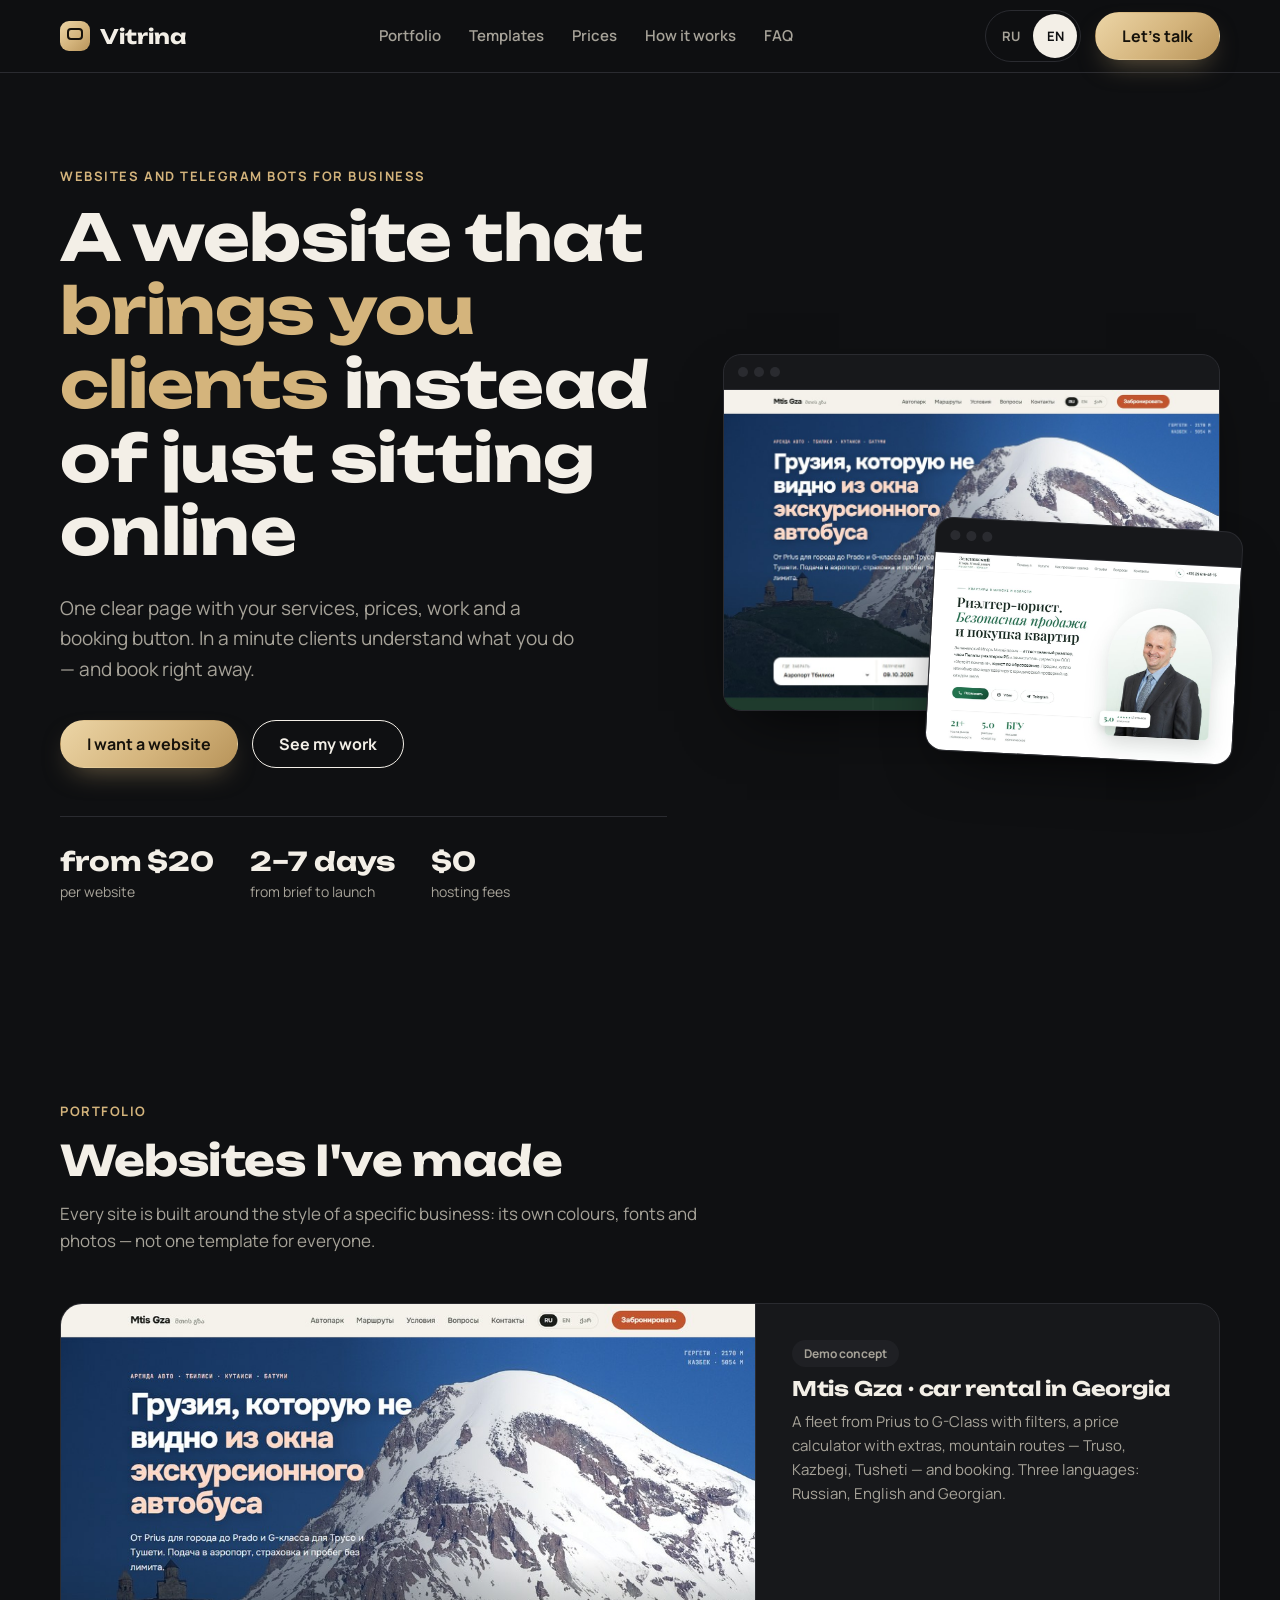
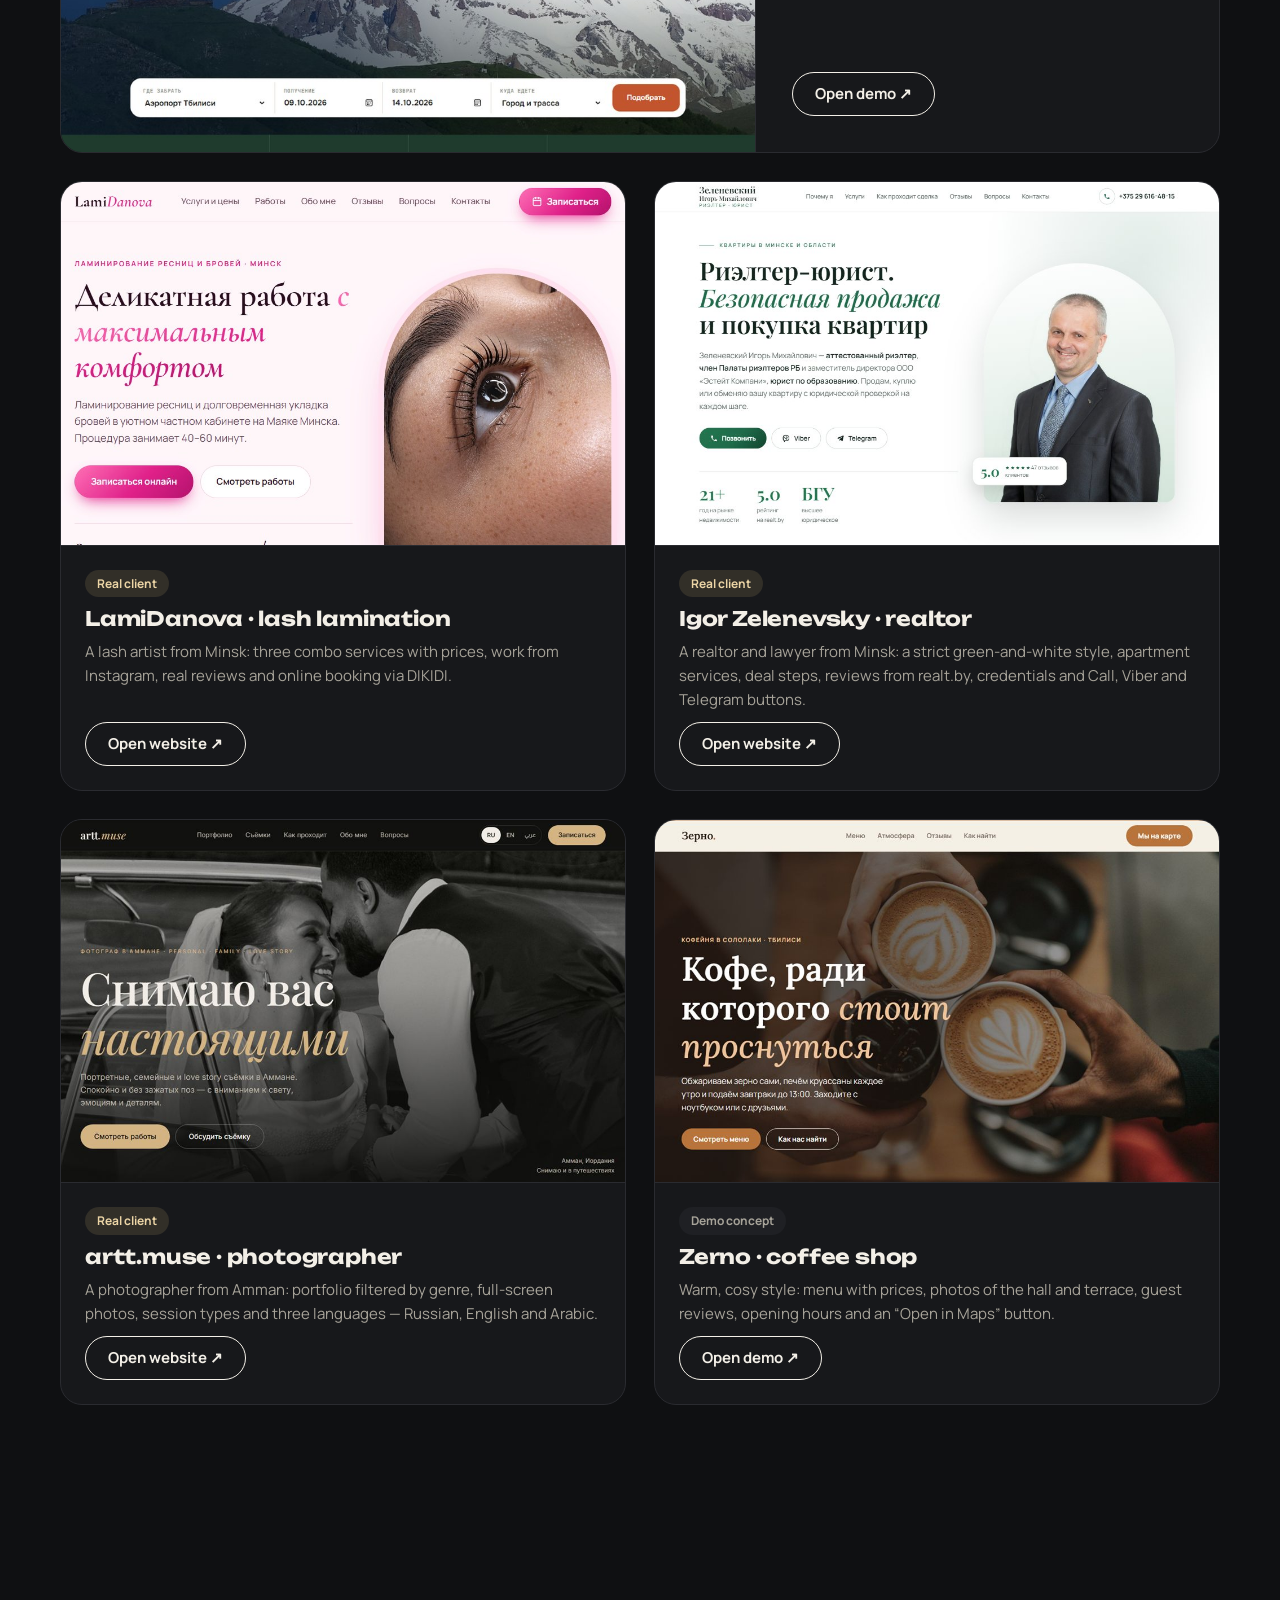
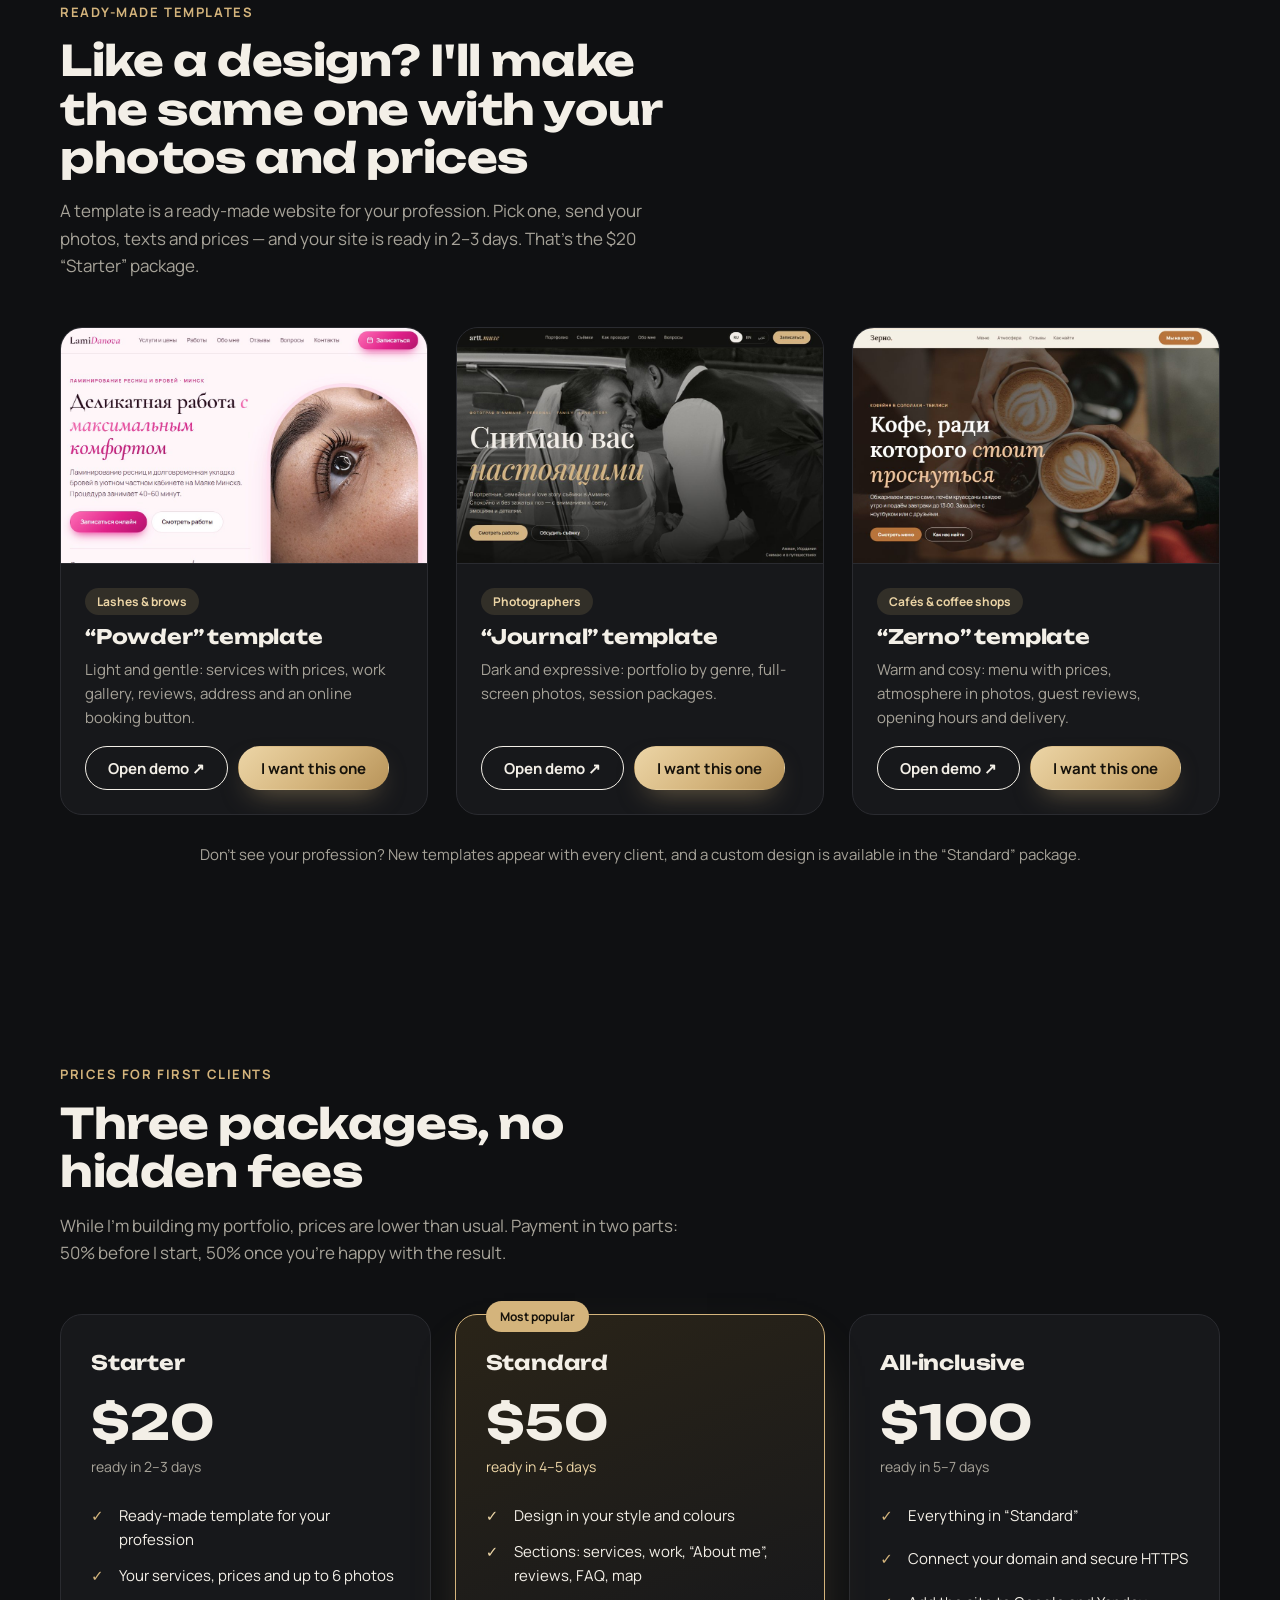
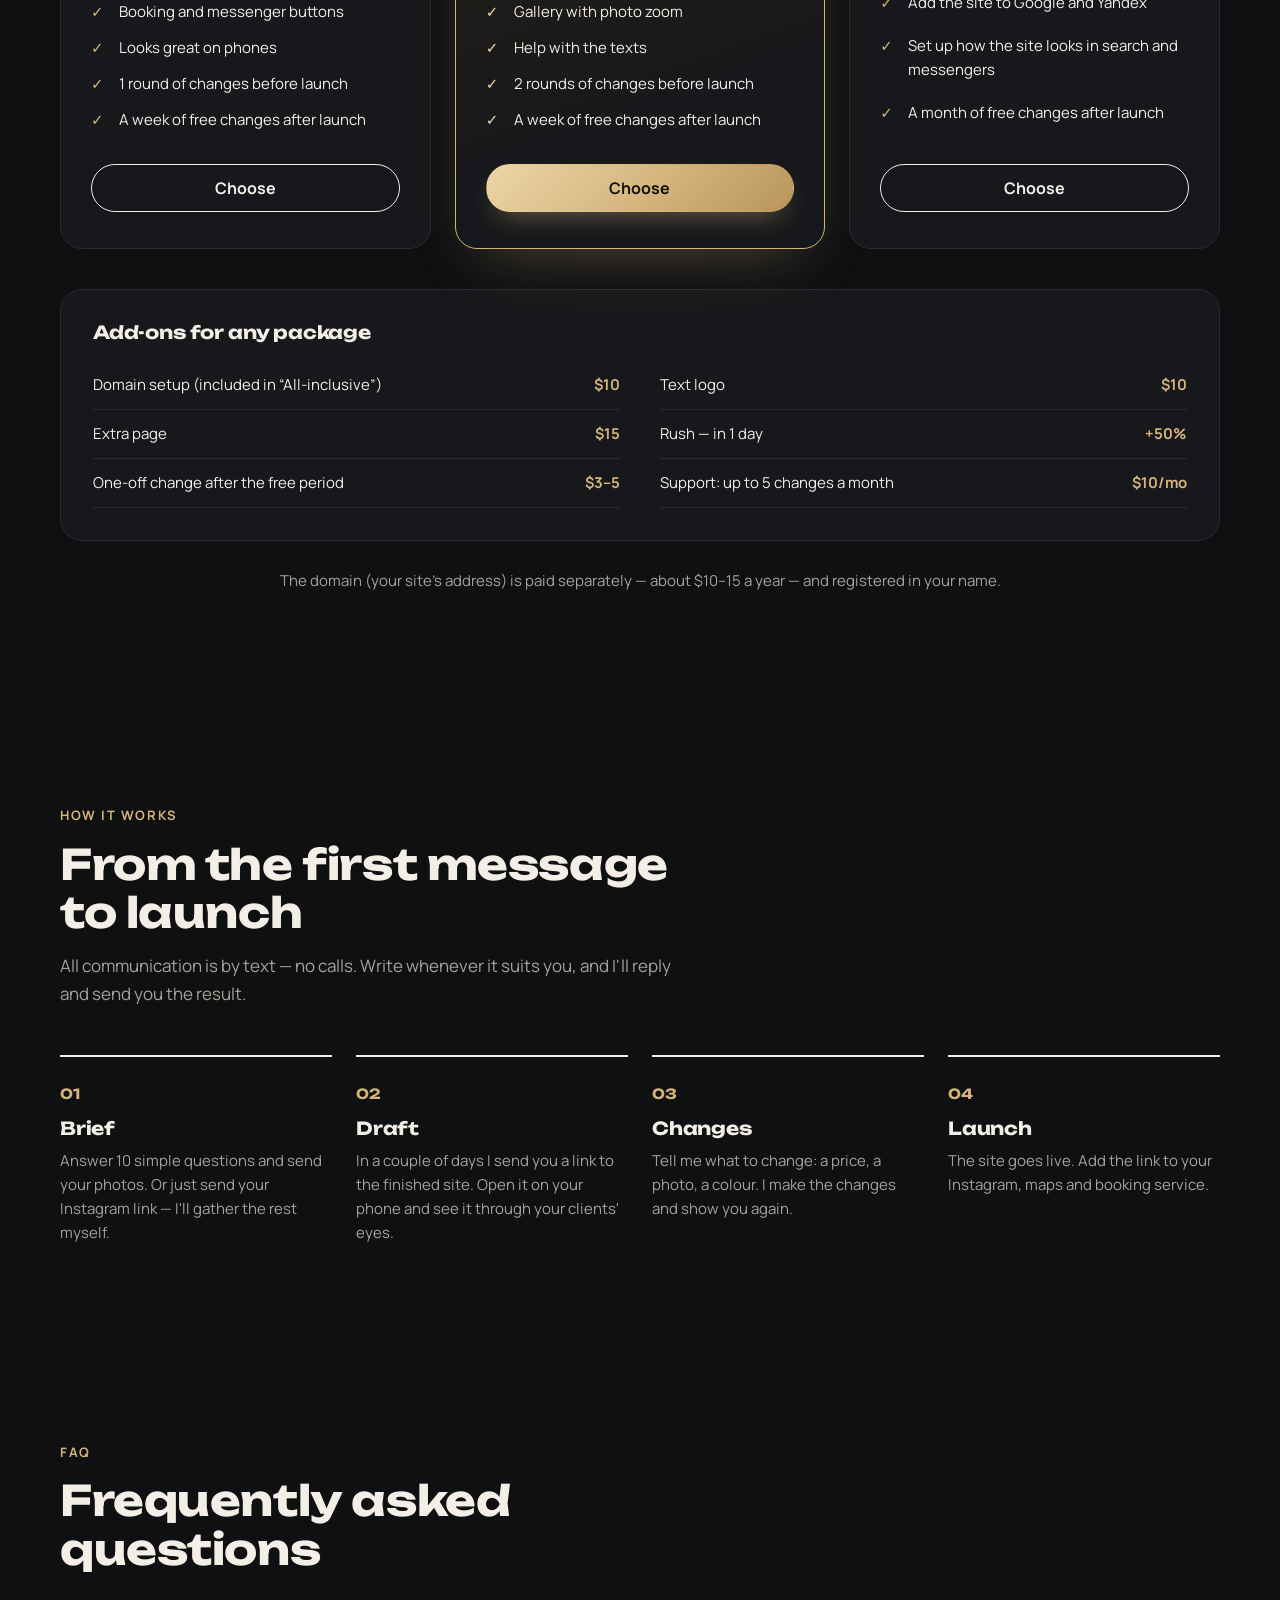
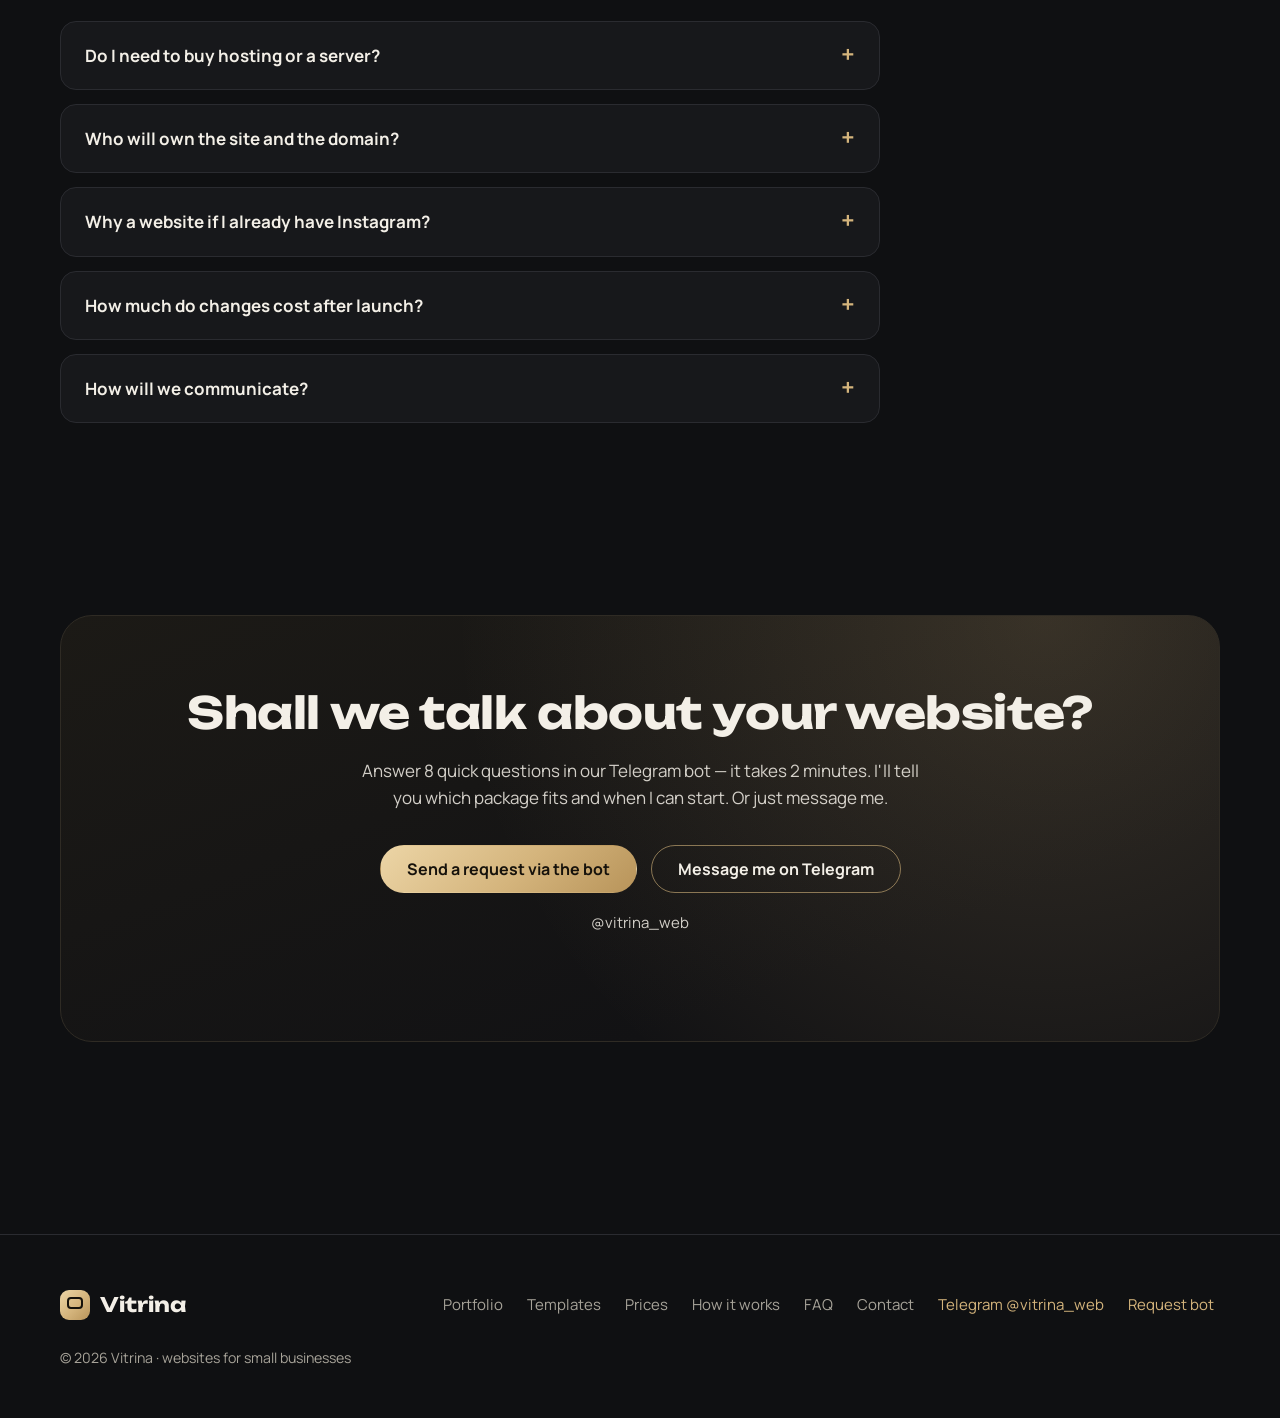
==== commit 2f4bf852: "SEO: новый title и description для бизнеса, JSON-LD, подписи картинок - Title/description: «Создание" ====
--- a/index.html
+++ b/index.html
@@ -3,14 +3,41 @@
 <head>
   <meta charset="utf-8">
   <meta name="viewport" content="width=device-width, initial-scale=1">
-  <title>Витрина — сайты для мастеров и малого бизнеса</title>
-  <meta name="description" content="Делаю одностраничные сайты для мастеров красоты, фотографов и малого бизнеса: услуги, цены, работы и онлайн-запись. От $20, готово за 2–7 дней.">
+  <title>Создание сайтов и Telegram-ботов для бизнеса — Витрина</title>
+  <meta name="description" content="Сайты, Telegram-боты и рилсы для бизнеса в Грузии и по всему миру. Дизайн под вас, любой язык, от $20, запуск за 2–7 дней. Портфолио и цены.">
   <link rel="canonical" href="https://vitrina-web.com/">
   <!-- Превью ссылки в Telegram, WhatsApp, Instagram -->
   <meta property="og:type" content="website">
   <meta property="og:url" content="https://vitrina-web.com/">
-  <meta property="og:title" content="Витрина — сайты для мастеров и малого бизнеса">
-  <meta property="og:description" content="Одностраничные сайты с услугами, ценами, работами и онлайн-записью. От $20, готово за 2–7 дней.">
+  <meta property="og:title" content="Создание сайтов и Telegram-ботов для бизнеса — Витрина">
+  <meta property="og:description" content="Сайты, Telegram-боты и рилсы для бизнеса. Дизайн под вас, любой язык, от $20, запуск за 2–7 дней.">
+  <!-- Структурированные данные: «анкета» для Google — кто, что делает, цены -->
+  <script type="application/ld+json">
+  {
+    "@context": "https://schema.org",
+    "@type": "ProfessionalService",
+    "name": "Витрина",
+    "alternateName": "Vitrina",
+    "url": "https://vitrina-web.com/",
+    "image": "https://vitrina-web.com/images/og.jpg",
+    "description": "Создание сайтов, Telegram-ботов и монтаж рилсов для бизнеса. Дизайн под ваш стиль, сайты на любом языке.",
+    "founder": { "@type": "Person", "name": "Karolina" },
+    "address": { "@type": "PostalAddress", "addressCountry": "GE" },
+    "areaServed": "Worldwide",
+    "availableLanguage": ["ru", "en"],
+    "priceRange": "$20–$100",
+    "sameAs": ["https://t.me/vitrina_web"],
+    "hasOfferCatalog": {
+      "@type": "OfferCatalog",
+      "name": "Сайты",
+      "itemListElement": [
+        { "@type": "Offer", "name": "Сайт-визитка на шаблоне", "price": "20", "priceCurrency": "USD" },
+        { "@type": "Offer", "name": "Сайт с дизайном под ваш стиль", "price": "50", "priceCurrency": "USD" },
+        { "@type": "Offer", "name": "Сайт под ключ с доменом и Google", "price": "100", "priceCurrency": "USD" }
+      ]
+    }
+  }
+  </script>
   <meta property="og:image" content="https://vitrina-web.com/images/og.jpg">
   <meta property="og:image:width" content="1200">
   <meta property="og:image:height" content="630">
@@ -232,7 +259,7 @@
     <section class="hero">
       <div class="container">
         <div>
-          <span class="eyebrow" data-i18n="hero.eyebrow">Сайты для мастеров, кафе и малого бизнеса</span>
+          <span class="eyebrow" data-i18n="hero.eyebrow">Сайты и Telegram-боты для бизнеса</span>
           <h1 data-i18n="hero.title">Сайт, который <em>приводит клиентов</em>, а&nbsp;не&nbsp;просто висит в&nbsp;сети</h1>
           <p class="hero-lead" data-i18n="hero.lead">Одна понятная страница: ваши услуги, цены, работы и кнопка записи. Клиент за минуту понимает, что вы делаете, и сразу записывается.</p>
           <div class="hero-actions">
@@ -318,7 +345,7 @@
         </div>
         <div class="works">
           <article class="work">
-            <a href="work/lamidanova/index.html" target="_blank" rel="noopener" class="work-link" tabindex="-1"><img src="images/work-daria.jpg" alt="" width="1000" height="645" loading="lazy"></a>
+            <a href="work/lamidanova/index.html" target="_blank" rel="noopener" class="work-link" tabindex="-1"><img src="images/work-daria.jpg" alt="Шаблон сайта «Пудра» для мастера ресниц и бровей" data-i18n-alt="alt.t1" width="1000" height="645" loading="lazy"></a>
             <div class="work-body">
               <span class="work-tag" data-i18n="t1.tag">Ресницы и брови</span>
               <h3 data-i18n="t1.t">Шаблон «Пудра»</h3>
@@ -330,7 +357,7 @@
             </div>
           </article>
           <article class="work">
-            <a href="work/artt-muse/index.html" target="_blank" rel="noopener" class="work-link" tabindex="-1"><img src="images/work-tanya.jpg" alt="" width="1000" height="645" loading="lazy"></a>
+            <a href="work/artt-muse/index.html" target="_blank" rel="noopener" class="work-link" tabindex="-1"><img src="images/work-tanya.jpg" alt="Шаблон сайта «Журнал» для фотографа" data-i18n-alt="alt.t2" width="1000" height="645" loading="lazy"></a>
             <div class="work-body">
               <span class="work-tag" data-i18n="t2.tag">Фотографы</span>
               <h3 data-i18n="t2.t">Шаблон «Журнал»</h3>
@@ -342,7 +369,7 @@
             </div>
           </article>
           <article class="work">
-            <a href="demo/coffee/index.html" target="_blank" rel="noopener" class="work-link" tabindex="-1"><img src="images/work-coffee.jpg" alt="" width="1000" height="645" loading="lazy"></a>
+            <a href="demo/coffee/index.html" target="_blank" rel="noopener" class="work-link" tabindex="-1"><img src="images/work-coffee.jpg" alt="Шаблон сайта «Зерно» для кофейни и кафе" data-i18n-alt="alt.t3" width="1000" height="645" loading="lazy"></a>
             <div class="work-body">
               <span class="work-tag" data-i18n="t3.tag">Кофейни и кафе</span>
               <h3 data-i18n="t3.t">Шаблон «Зерно»</h3>
@@ -506,12 +533,12 @@
   <script>
     // Английский перевод. Русский текст берётся прямо из страницы.
     const EN = {
-      "meta.title": "Vitrina — websites for beauty pros and small businesses",
-      "meta.desc": "One-page websites for beauty pros, photographers and small businesses: services, prices, portfolio and online booking. From $20, ready in 2–7 days.",
+      "meta.title": "Website and Telegram bot development for business — Vitrina",
+      "meta.desc": "Websites, Telegram bots and Reels for businesses in Georgia and worldwide. Custom design, any language, from $20, launch in 2–7 days.",
       "brand": "Vitrina",
       "nav.works": "Portfolio", "nav.templates": "Templates", "nav.prices": "Prices", "nav.process": "How it works", "nav.faq": "FAQ", "nav.contact": "Contact",
       "cta.header": "Let's talk",
-      "hero.eyebrow": "Websites for beauty pros, cafés and small businesses",
+      "hero.eyebrow": "Websites and Telegram bots for business",
       "hero.title": "A website that <em>brings you clients</em> instead of just sitting online",
       "hero.lead": "One clear page with your services, prices, work and a booking button. In a minute clients understand what you do — and book right away.",
       "hero.btn1": "I want a website", "hero.btn2": "See my work",
@@ -576,7 +603,10 @@
       "alt.w2": "Home screen of the artt.muse photographer website",
       "alt.w3": "Home screen of the demo website for the Zerno coffee shop",
       "alt.w4": "Home screen of realtor Igor Zelenevsky's website",
-      "alt.w5": "Home screen of the Mtis Gza car rental demo website"
+      "alt.w5": "Home screen of the Mtis Gza car rental demo website",
+      "alt.t1": "“Powder” website template for lash and brow artists",
+      "alt.t2": "“Journal” website template for photographers",
+      "alt.t3": "“Zerno” website template for coffee shops and cafés"
     };
 
     const nodes = document.querySelectorAll("[data-i18n]");
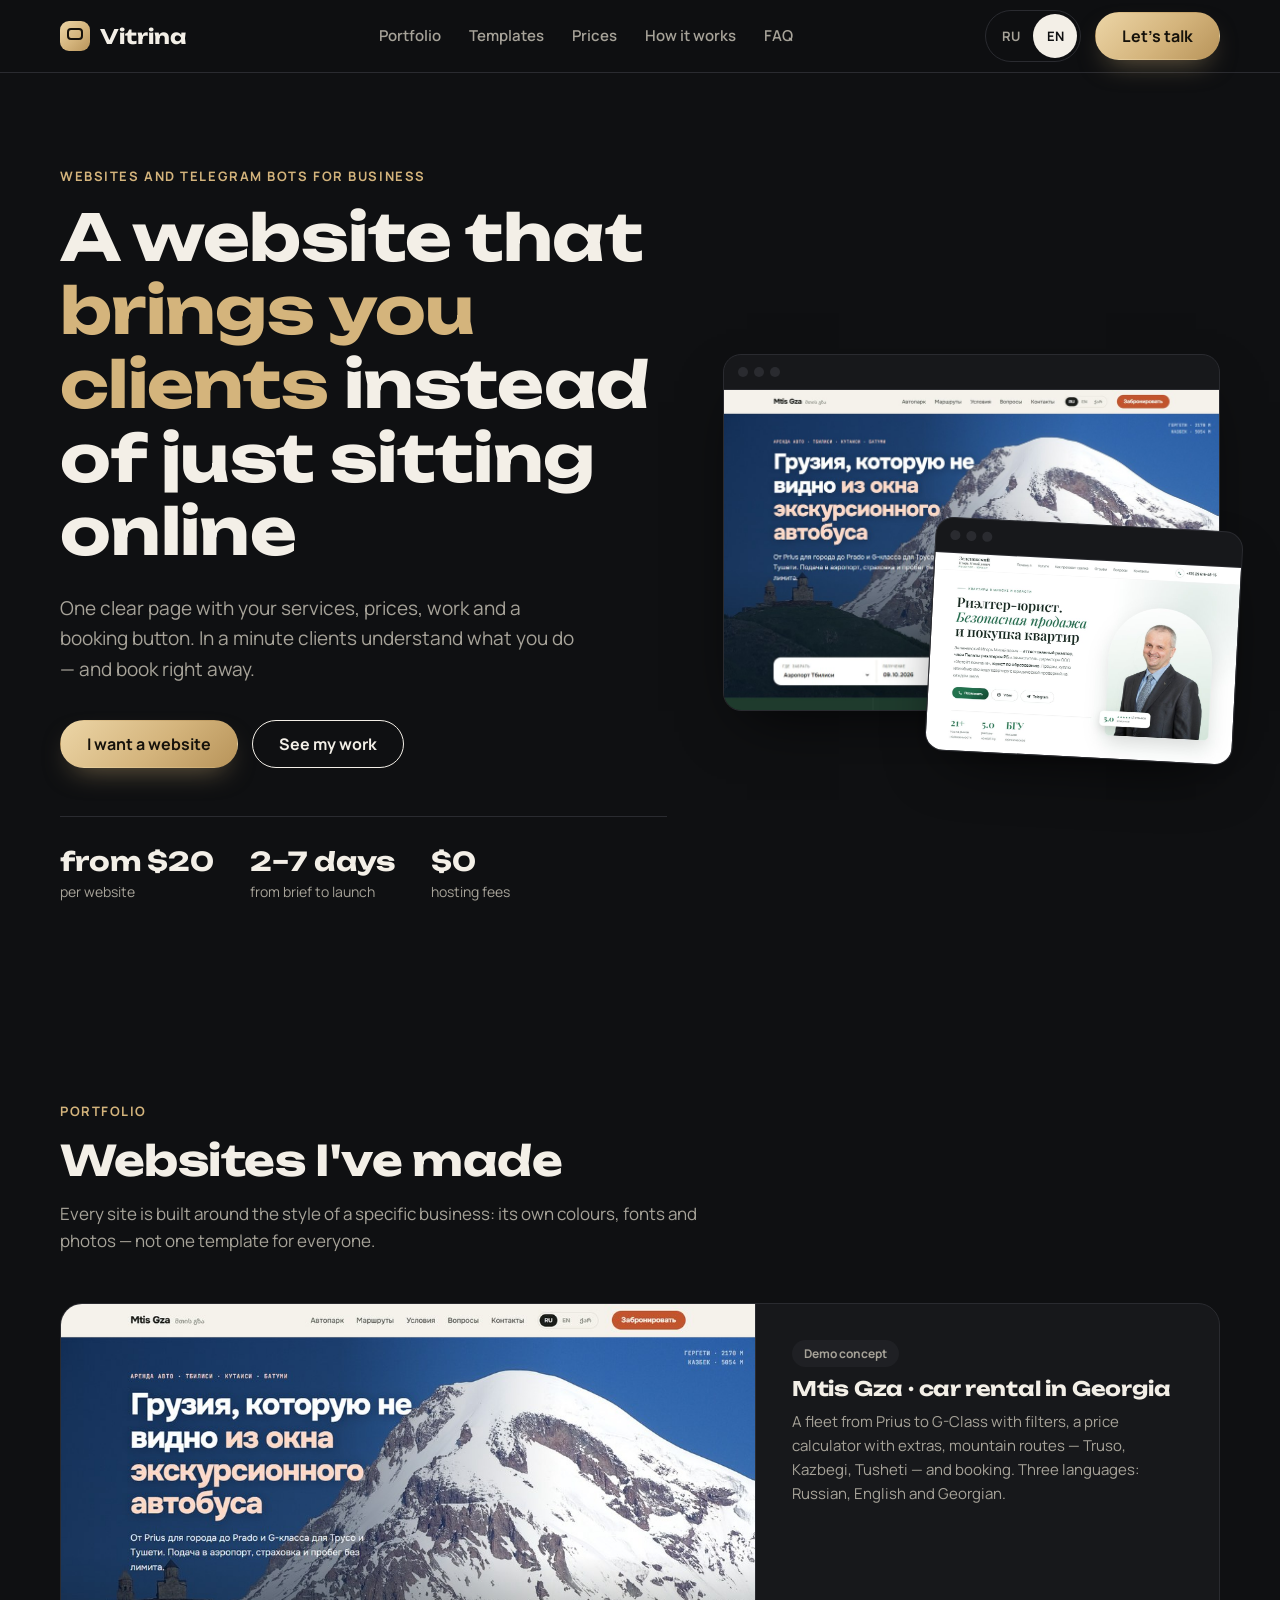
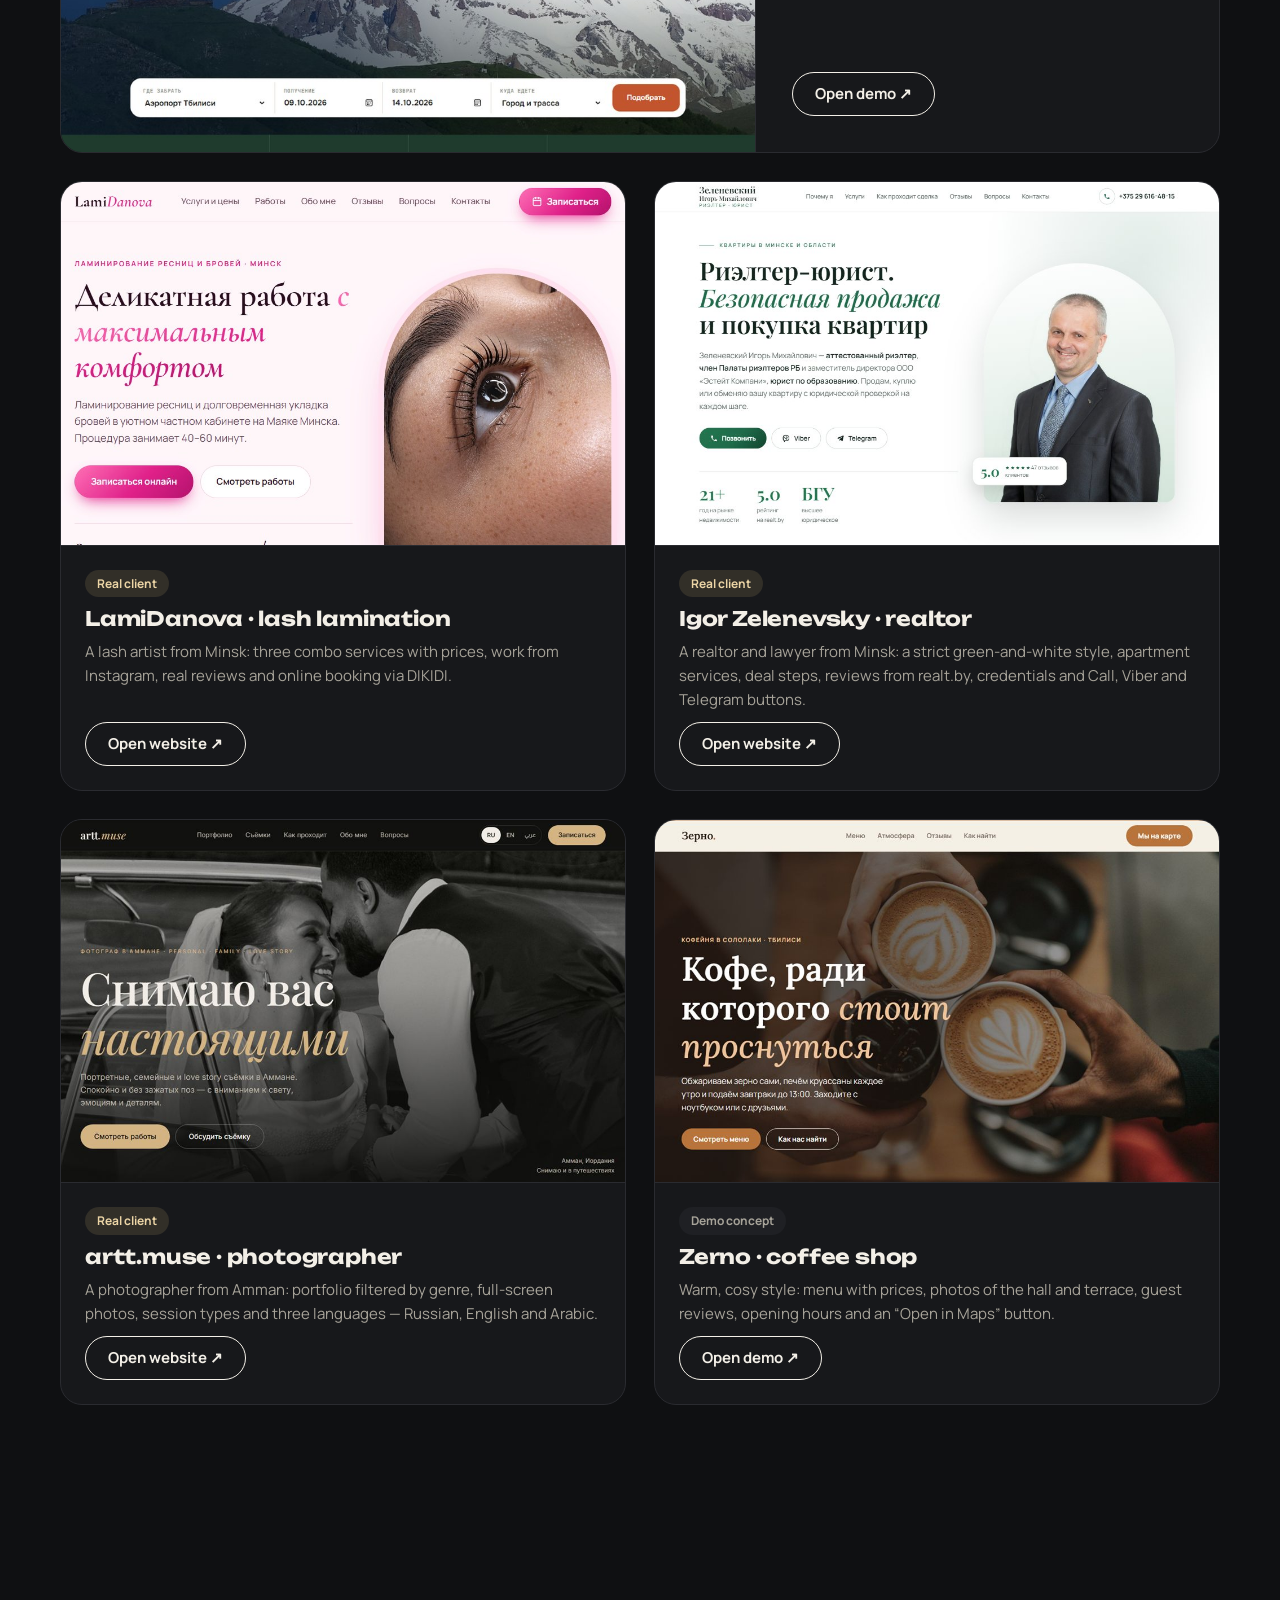
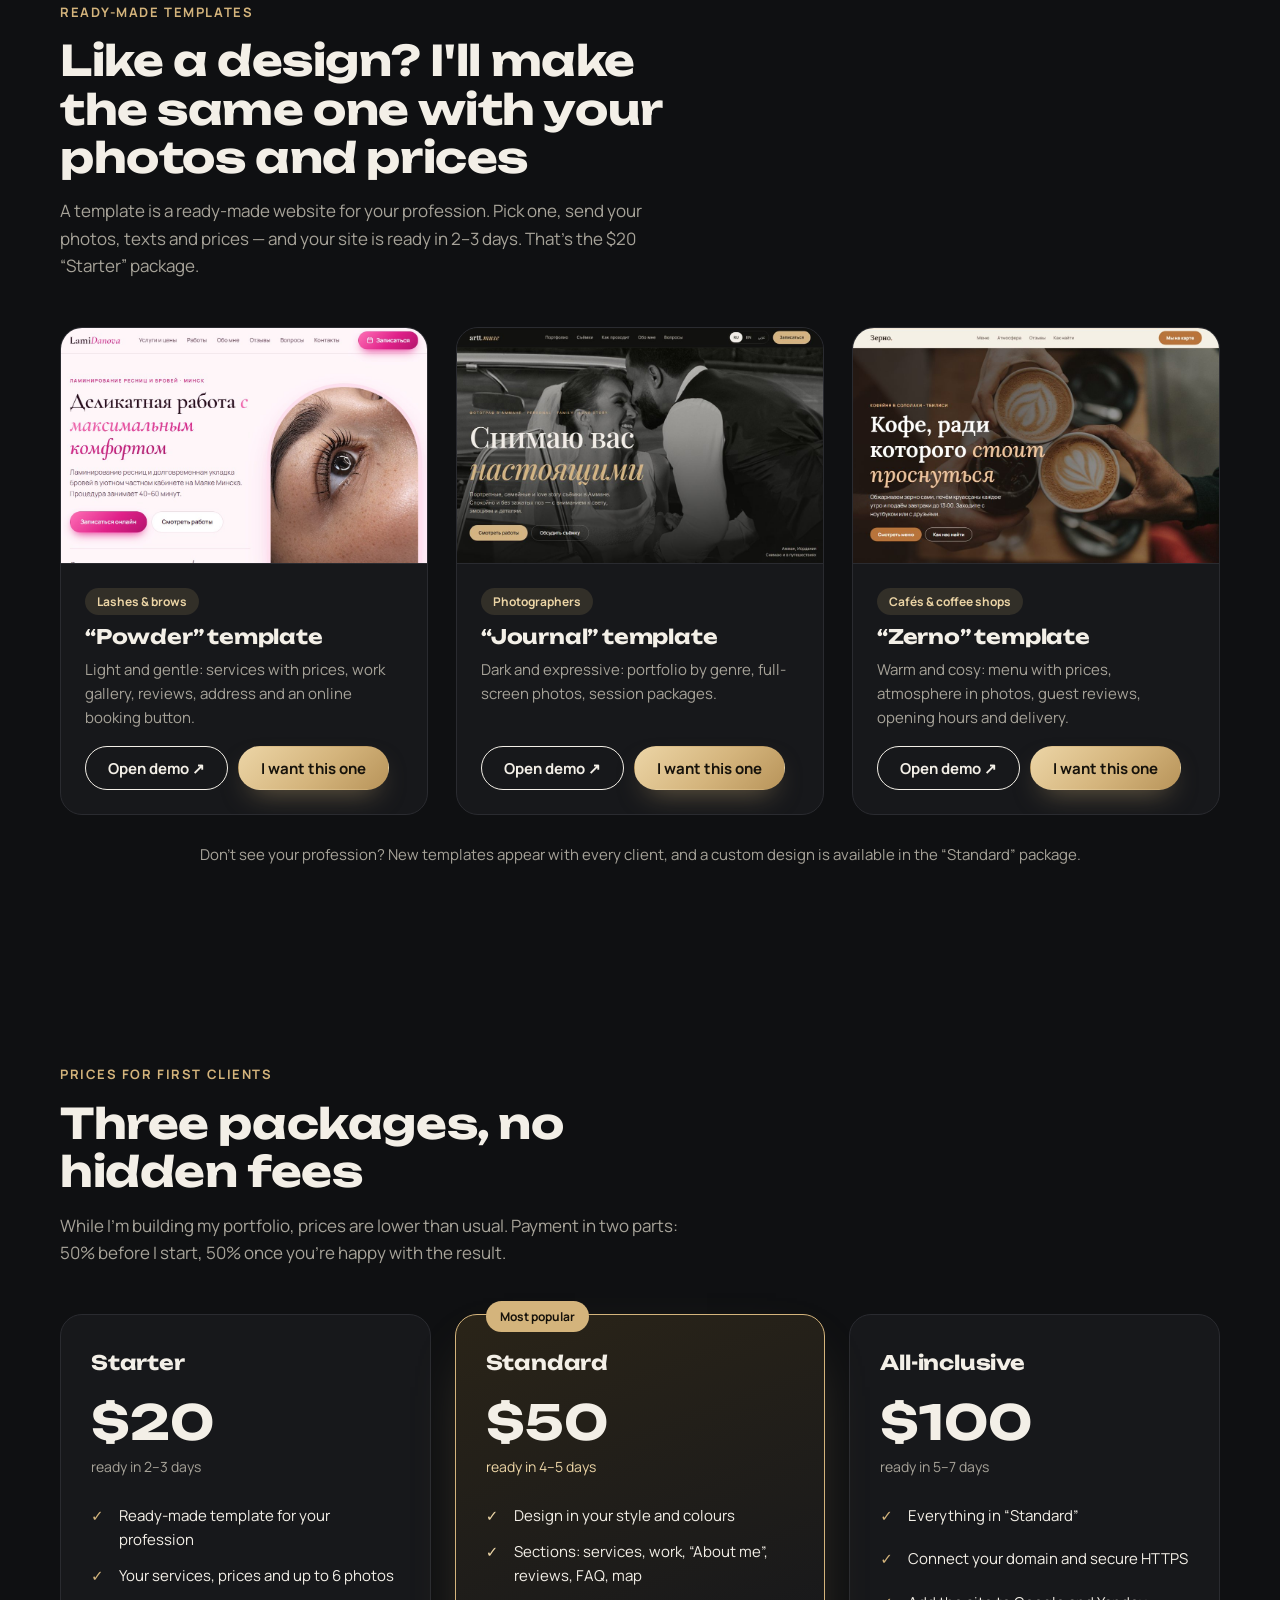
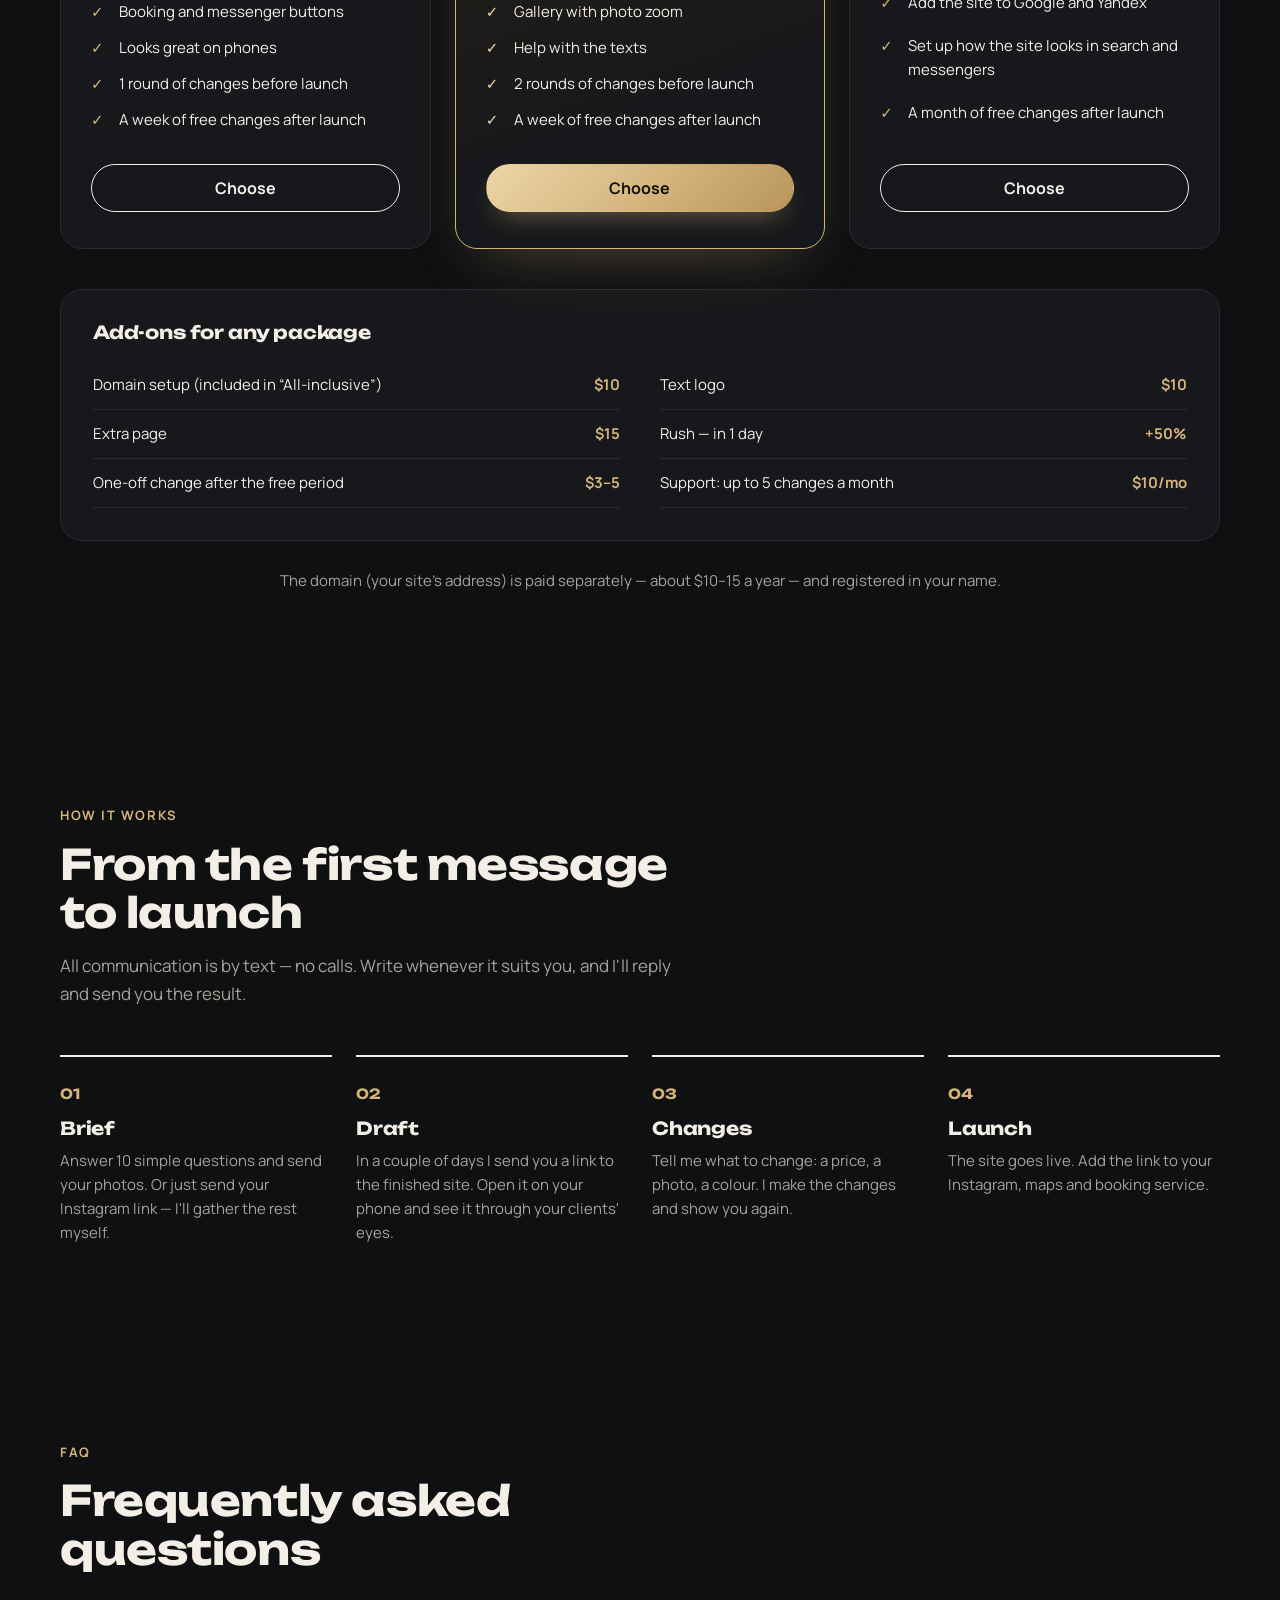
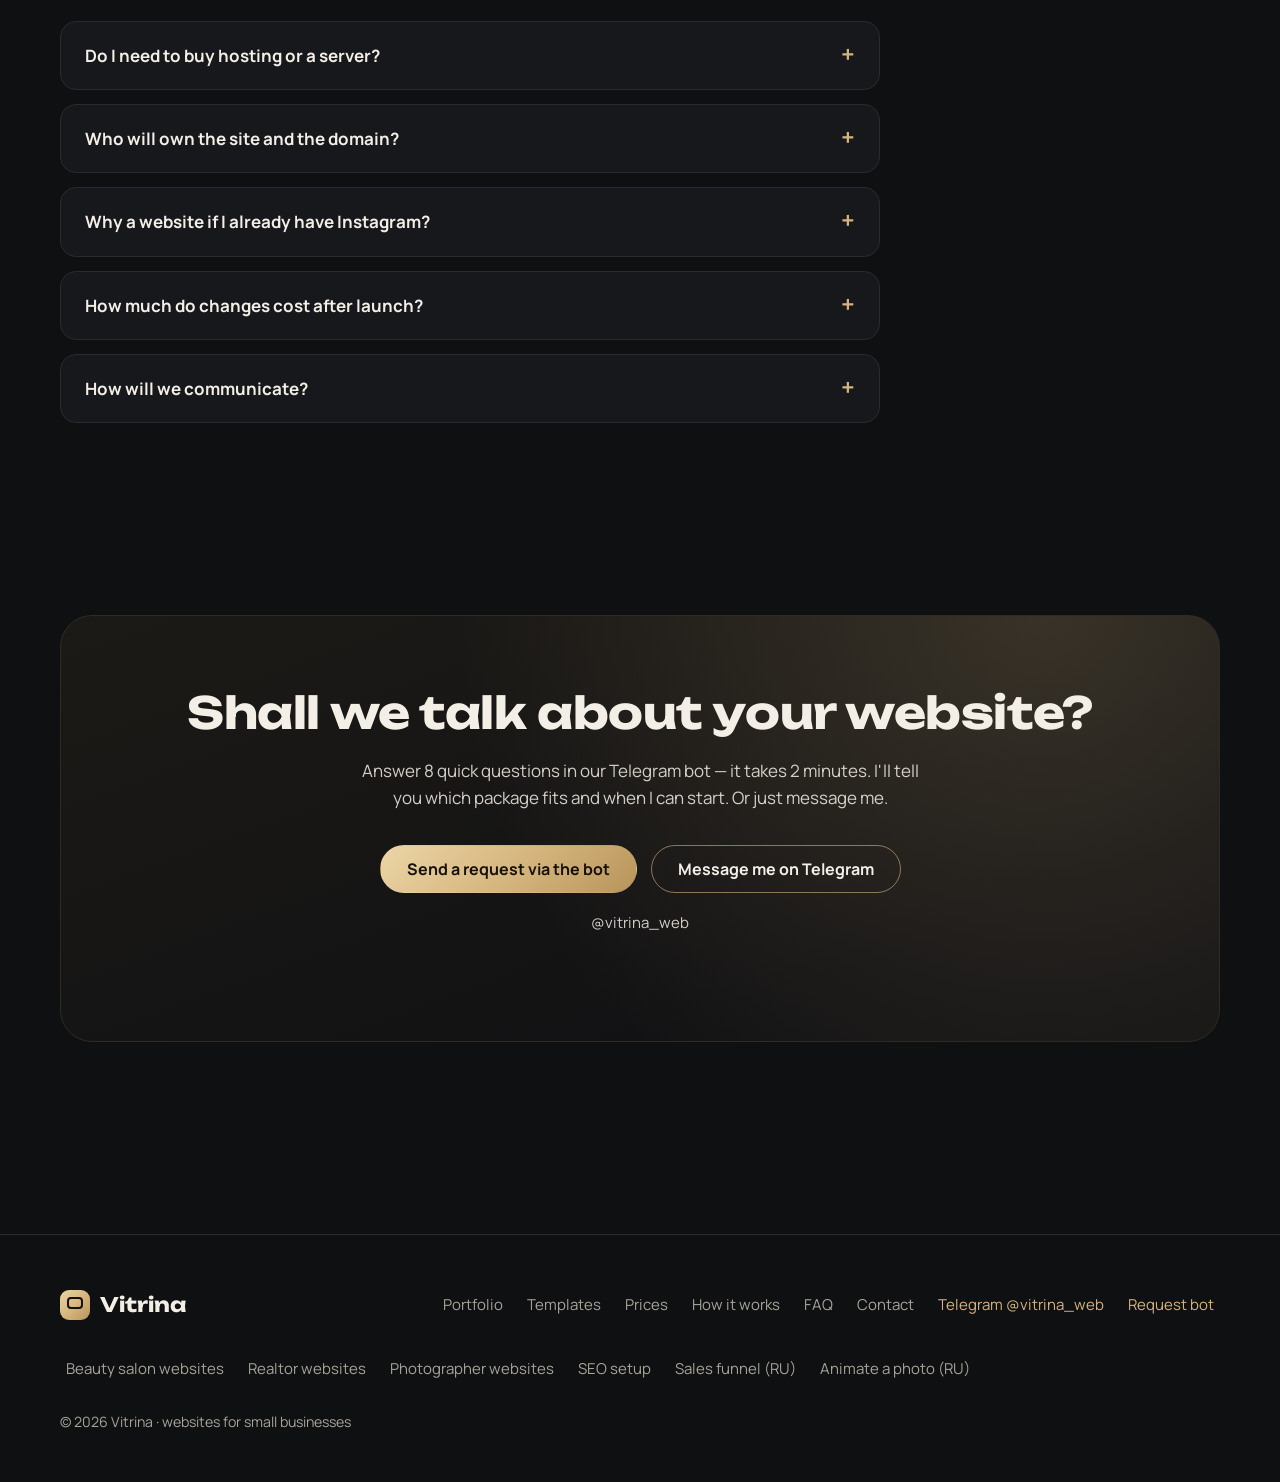
==== commit b2e3d481: "SEO-страницы: салон красоты, риэлтор, фотограф, SEO, воронка продаж, оживить фото - общий стиль asse" ====
--- a/index.html
+++ b/index.html
@@ -4,7 +4,7 @@
   <meta charset="utf-8">
   <meta name="viewport" content="width=device-width, initial-scale=1">
   <title>Создание сайтов и Telegram-ботов для бизнеса — Витрина</title>
-  <meta name="description" content="Сайты, Telegram-боты и рилсы для бизнеса в Грузии и по всему миру. Дизайн под вас, любой язык, от $20, запуск за 2–7 дней. Портфолио и цены.">
+  <meta name="description" content="Сайты, Telegram-боты и рилсы для бизнеса по всему миру. Дизайн под вас, любой язык, от $20, запуск за 2–7 дней. Портфолио и цены.">
   <link rel="canonical" href="https://vitrina-web.com/">
   <!-- Превью ссылки в Telegram, WhatsApp, Instagram -->
   <meta property="og:type" content="website">
@@ -22,7 +22,6 @@
     "image": "https://vitrina-web.com/images/og.jpg",
     "description": "Создание сайтов, Telegram-ботов и монтаж рилсов для бизнеса. Дизайн под ваш стиль, сайты на любом языке.",
     "founder": { "@type": "Person", "name": "Karolina" },
-    "address": { "@type": "PostalAddress", "addressCountry": "GE" },
     "areaServed": "Worldwide",
     "availableLanguage": ["ru", "en"],
     "priceRange": "$20–$100",
@@ -45,7 +44,7 @@
   <link rel="icon" href="data:image/svg+xml,%3Csvg xmlns='http://www.w3.org/2000/svg' viewBox='0 0 64 64'%3E%3Crect width='64' height='64' rx='18' fill='%23d4b47c'/%3E%3Crect x='15' y='15' width='34' height='26' rx='7' fill='none' stroke='%2316120b' stroke-width='5'/%3E%3C/svg%3E">
   <link rel="preconnect" href="https://fonts.googleapis.com">
   <link rel="preconnect" href="https://fonts.gstatic.com" crossorigin>
-  <link href="https://fonts.googleapis.com/css2?family=Unbounded:wght@500;700&family=Manrope:wght@400;500;600;700&display=swap" rel="stylesheet">
+  <link href="https://fonts.googleapis.com/css2?family=Unbounded:wght@500;700&family=Manrope:wght@400;500;600;700&display=optional" rel="stylesheet">
   <style>
     :root {
       --bg: #0f1012;
@@ -205,6 +204,8 @@
     .footer-nav a { display: inline-flex; align-items: center; min-height: 44px; padding: 0 6px; text-decoration: none; color: var(--muted); font-size: 15px; }
     .footer-nav a:hover { color: var(--ink); }
     .footer-tg { color: var(--accent) !important; }
+    .footer-pages { flex-basis: 100%; order: 3; }
+    .footer small { order: 4; flex-basis: 100%; }
     .footer small { color: var(--muted); }
 
     @media (max-width: 960px) {
@@ -526,6 +527,15 @@
         <a href="https://t.me/vitrina_web" target="_blank" rel="noopener" class="footer-tg">Telegram @vitrina_web</a>
         <a href="https://t.me/vitrina_web_bot?start=site" target="_blank" rel="noopener" class="footer-tg" data-i18n="footer.bot">Бот для заявок</a>
       </nav>
+      <!-- Отдельные страницы услуг и статьи (для поиска) -->
+      <nav class="footer-nav footer-pages" aria-label="Услуги и статьи">
+        <a href="/sajt-dlya-salona-krasoty/" data-i18n="fp.1">Сайт для салона красоты</a>
+        <a href="/sajt-dlya-rieltora/" data-i18n="fp.2">Сайт для риэлтора</a>
+        <a href="/sajt-dlya-fotografa/" data-i18n="fp.3">Сайт для фотографа</a>
+        <a href="/seo-prodvizhenie-sajta/" data-i18n="fp.4">SEO-продвижение</a>
+        <a href="/voronka-prodazh/" data-i18n="fp.5">Воронка продаж</a>
+        <a href="/ozhivit-foto-onlajn/" data-i18n="fp.6">Как оживить фото</a>
+      </nav>
       <small data-i18n="footer.copy">© 2026 Витрина · сайты для малого бизнеса</small>
     </div>
   </footer>
@@ -534,7 +544,7 @@
     // Английский перевод. Русский текст берётся прямо из страницы.
     const EN = {
       "meta.title": "Website and Telegram bot development for business — Vitrina",
-      "meta.desc": "Websites, Telegram bots and Reels for businesses in Georgia and worldwide. Custom design, any language, from $20, launch in 2–7 days.",
+      "meta.desc": "Websites, Telegram bots and Reels for businesses worldwide. Custom design, any language, from $20, launch in 2–7 days.",
       "brand": "Vitrina",
       "nav.works": "Portfolio", "nav.templates": "Templates", "nav.prices": "Prices", "nav.process": "How it works", "nav.faq": "FAQ", "nav.contact": "Contact",
       "cta.header": "Let's talk",
@@ -596,6 +606,8 @@
       "cta.lead": "Answer 8 quick questions in our Telegram bot — it takes 2 minutes. I'll tell you which package fits and when I can start. Or just message me.",
       "cta.bot": "Send a request via the bot",
       "footer.bot": "Request bot",
+      "fp.1": "Beauty salon websites", "fp.2": "Realtor websites", "fp.3": "Photographer websites",
+      "fp.4": "SEO setup", "fp.5": "Sales funnel (RU)", "fp.6": "Animate a photo (RU)",
       "cta.tg": "Message me on Telegram",
       "footer.copy": "© 2026 Vitrina · websites for small businesses",
       "aria.nav": "Sections", "aria.lang": "Site language", "aria.footer": "Footer sections",
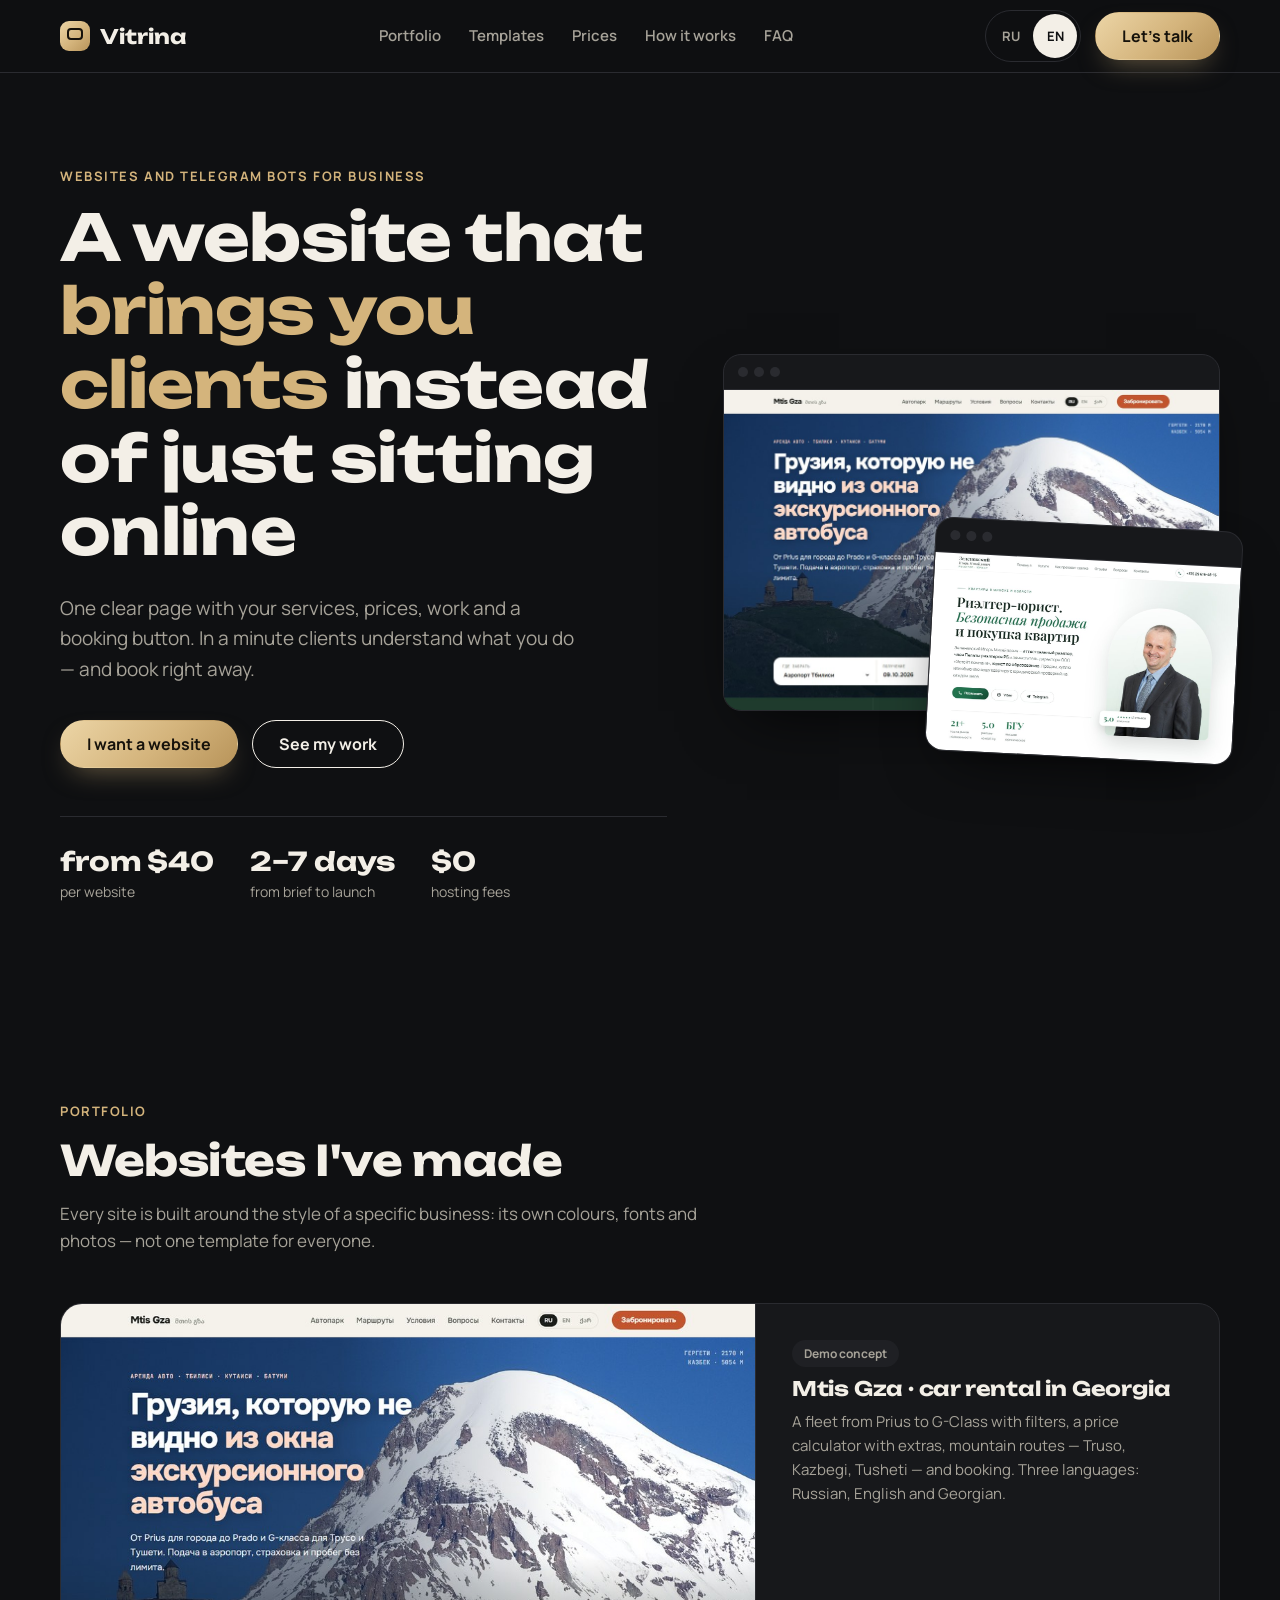
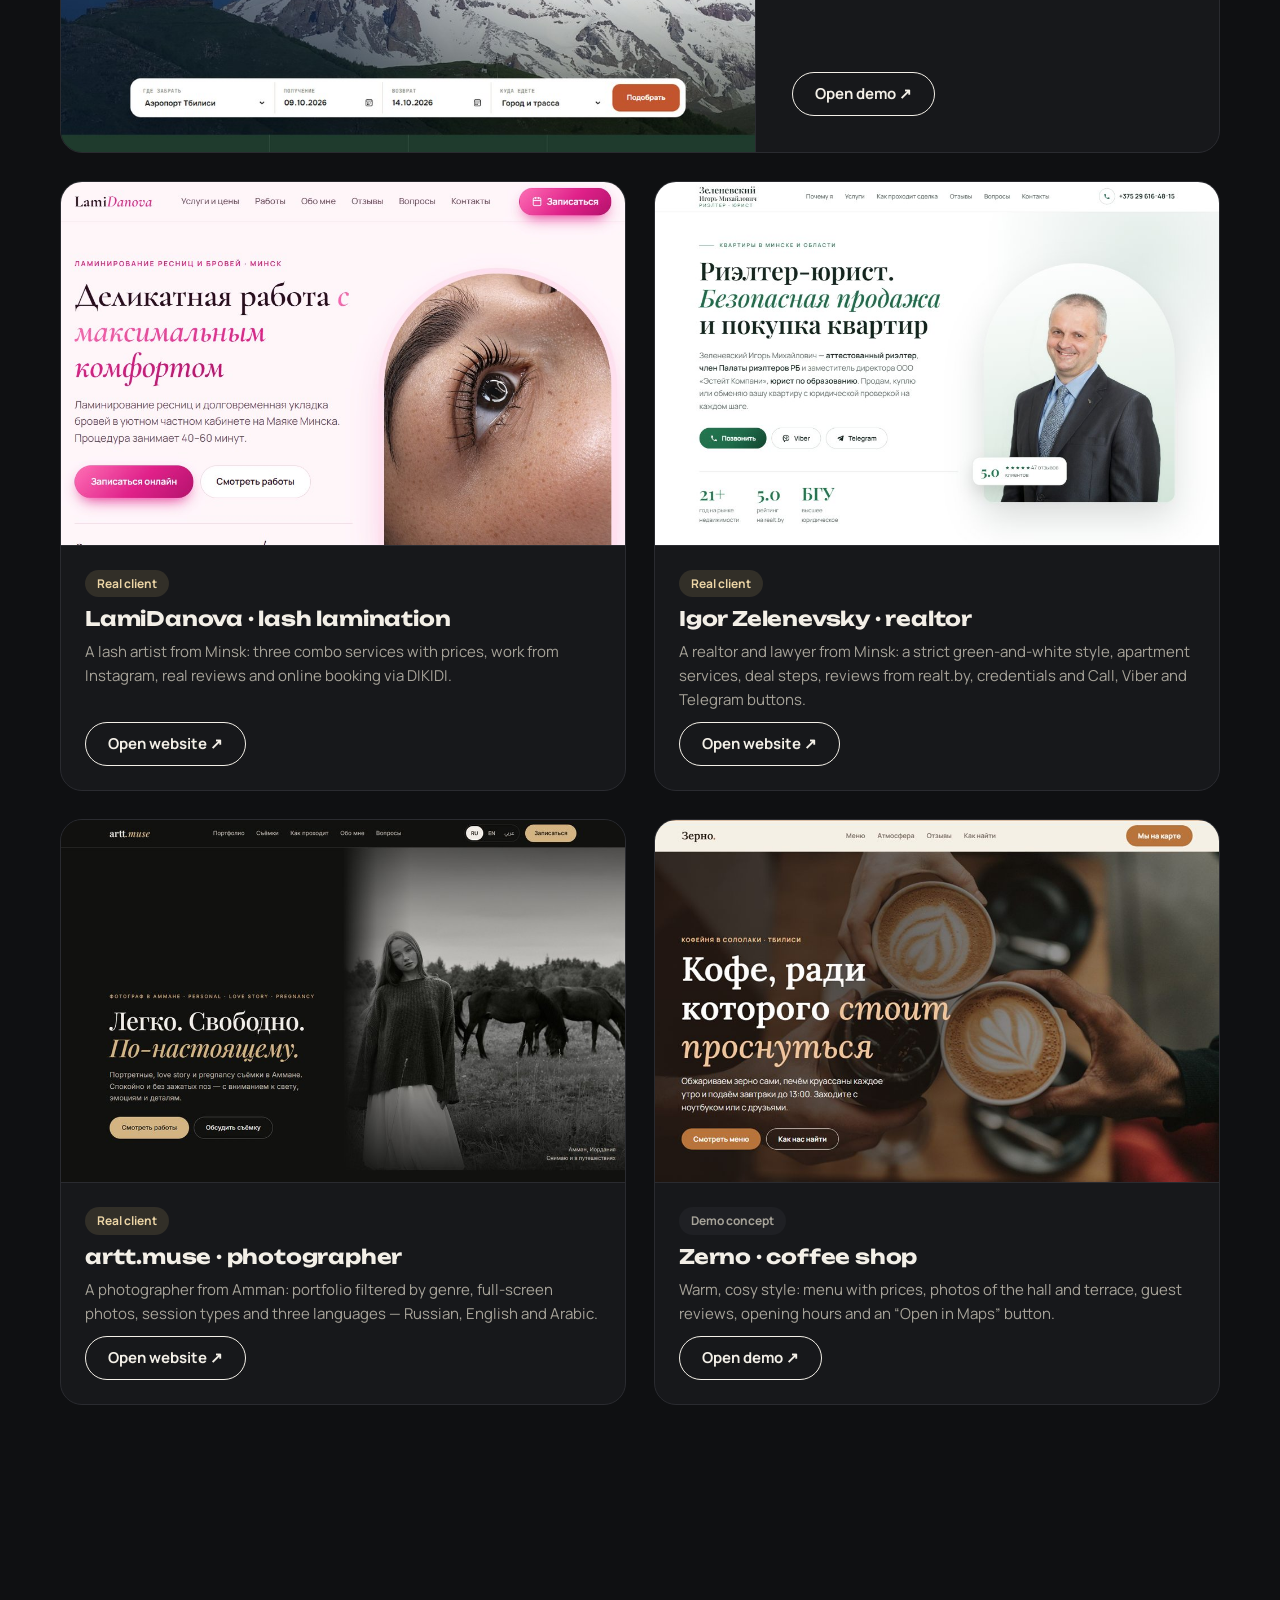
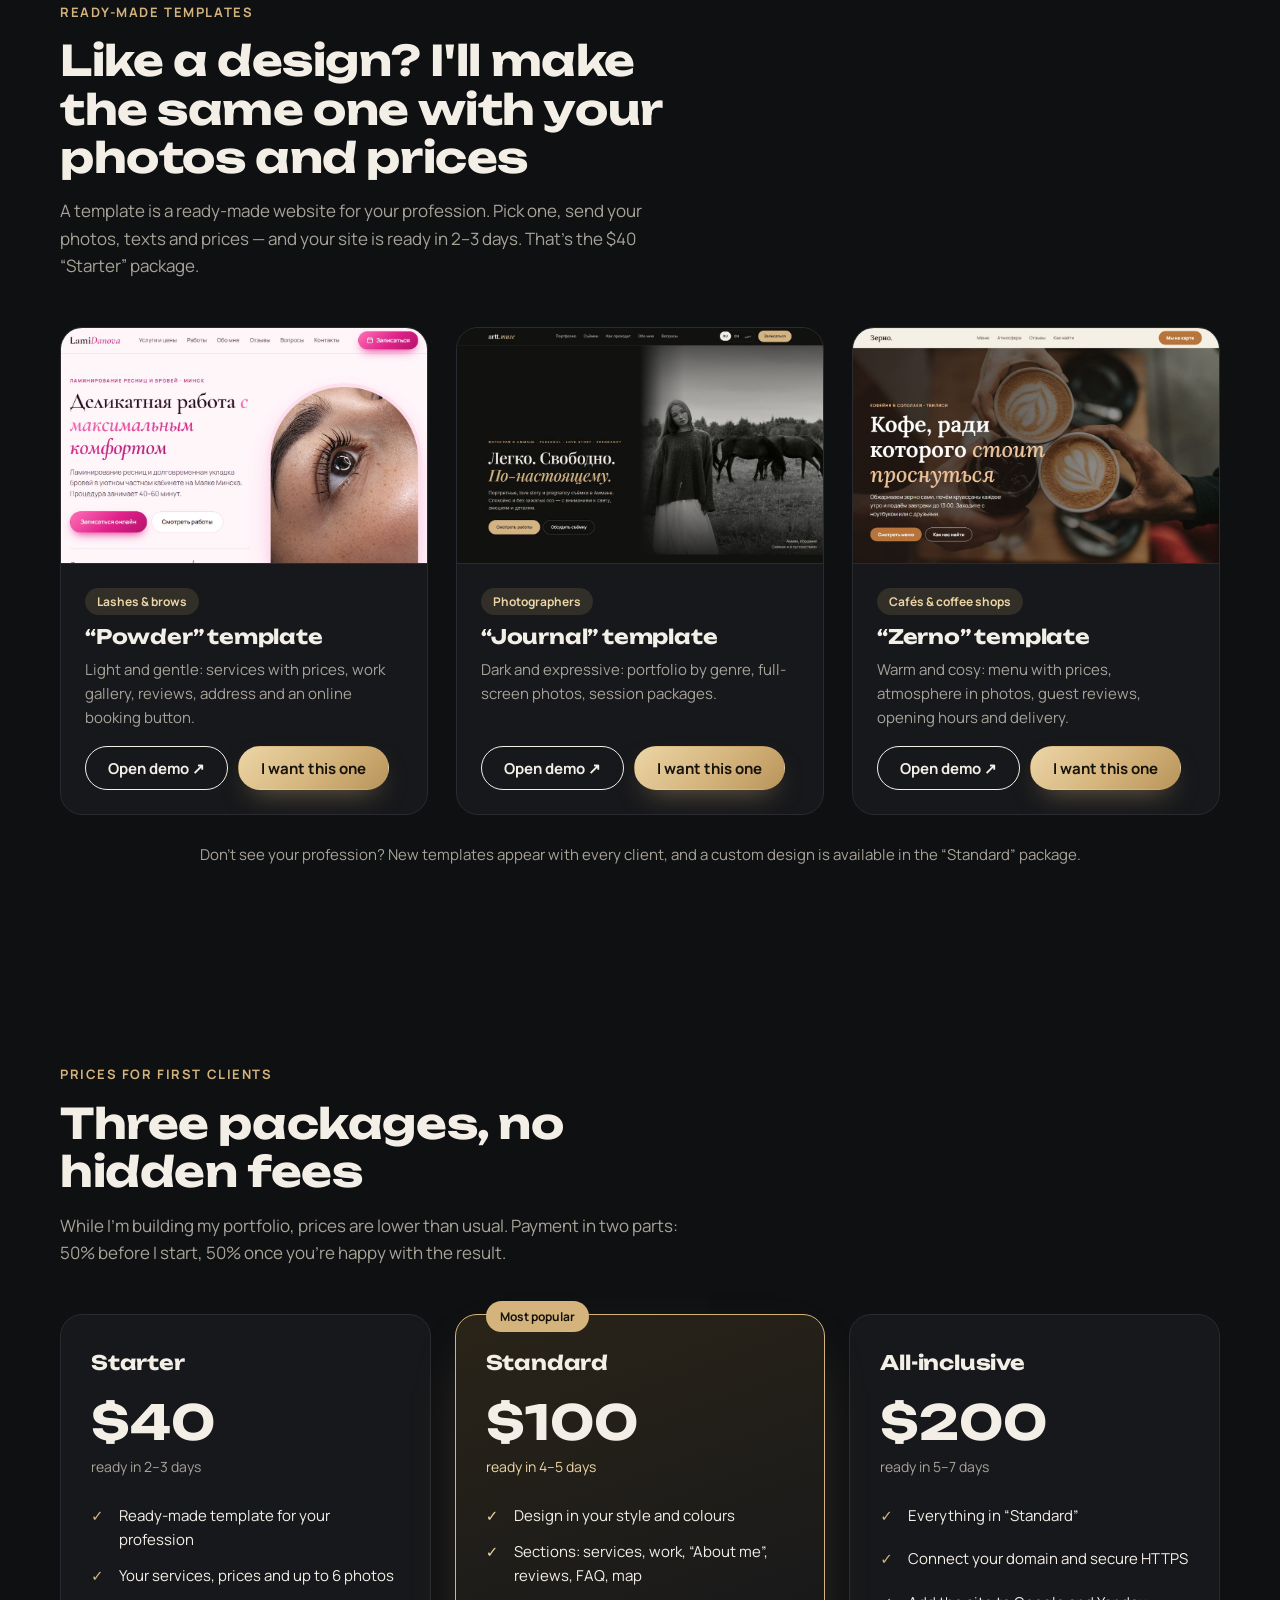
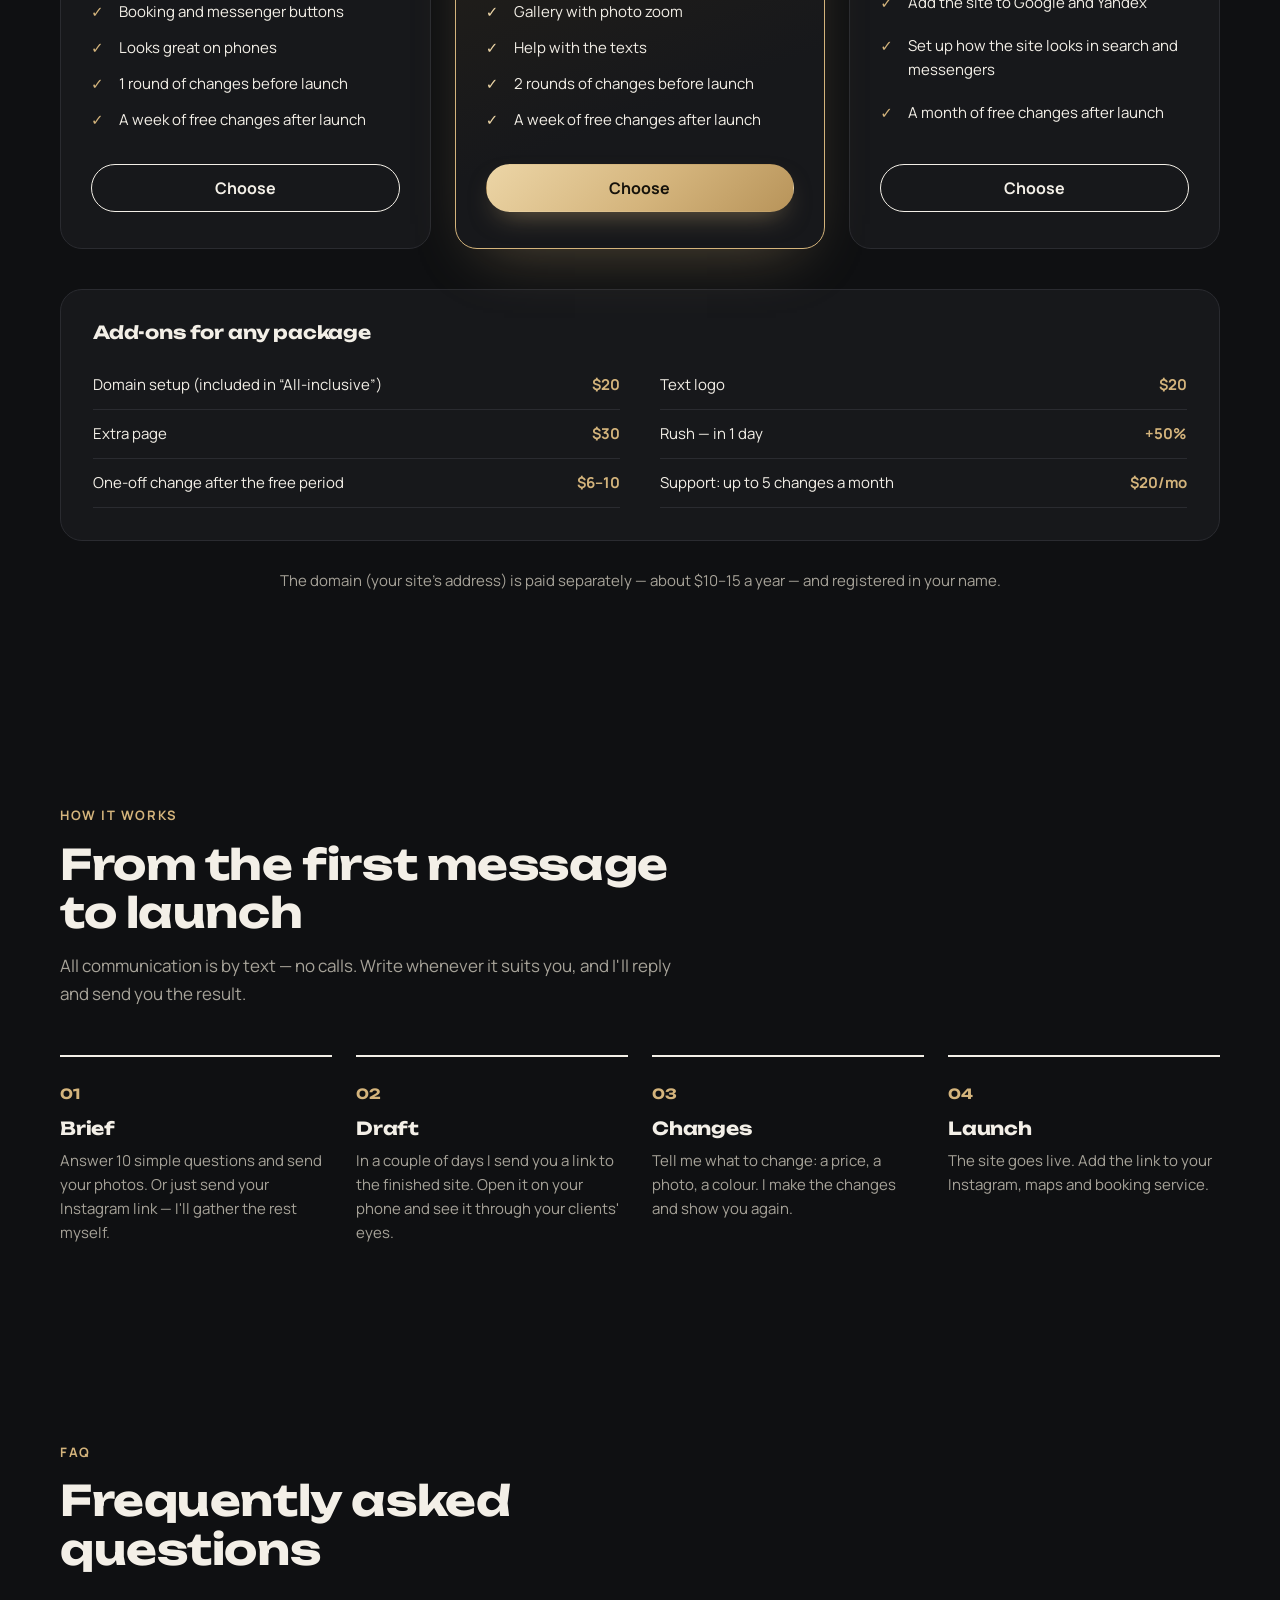
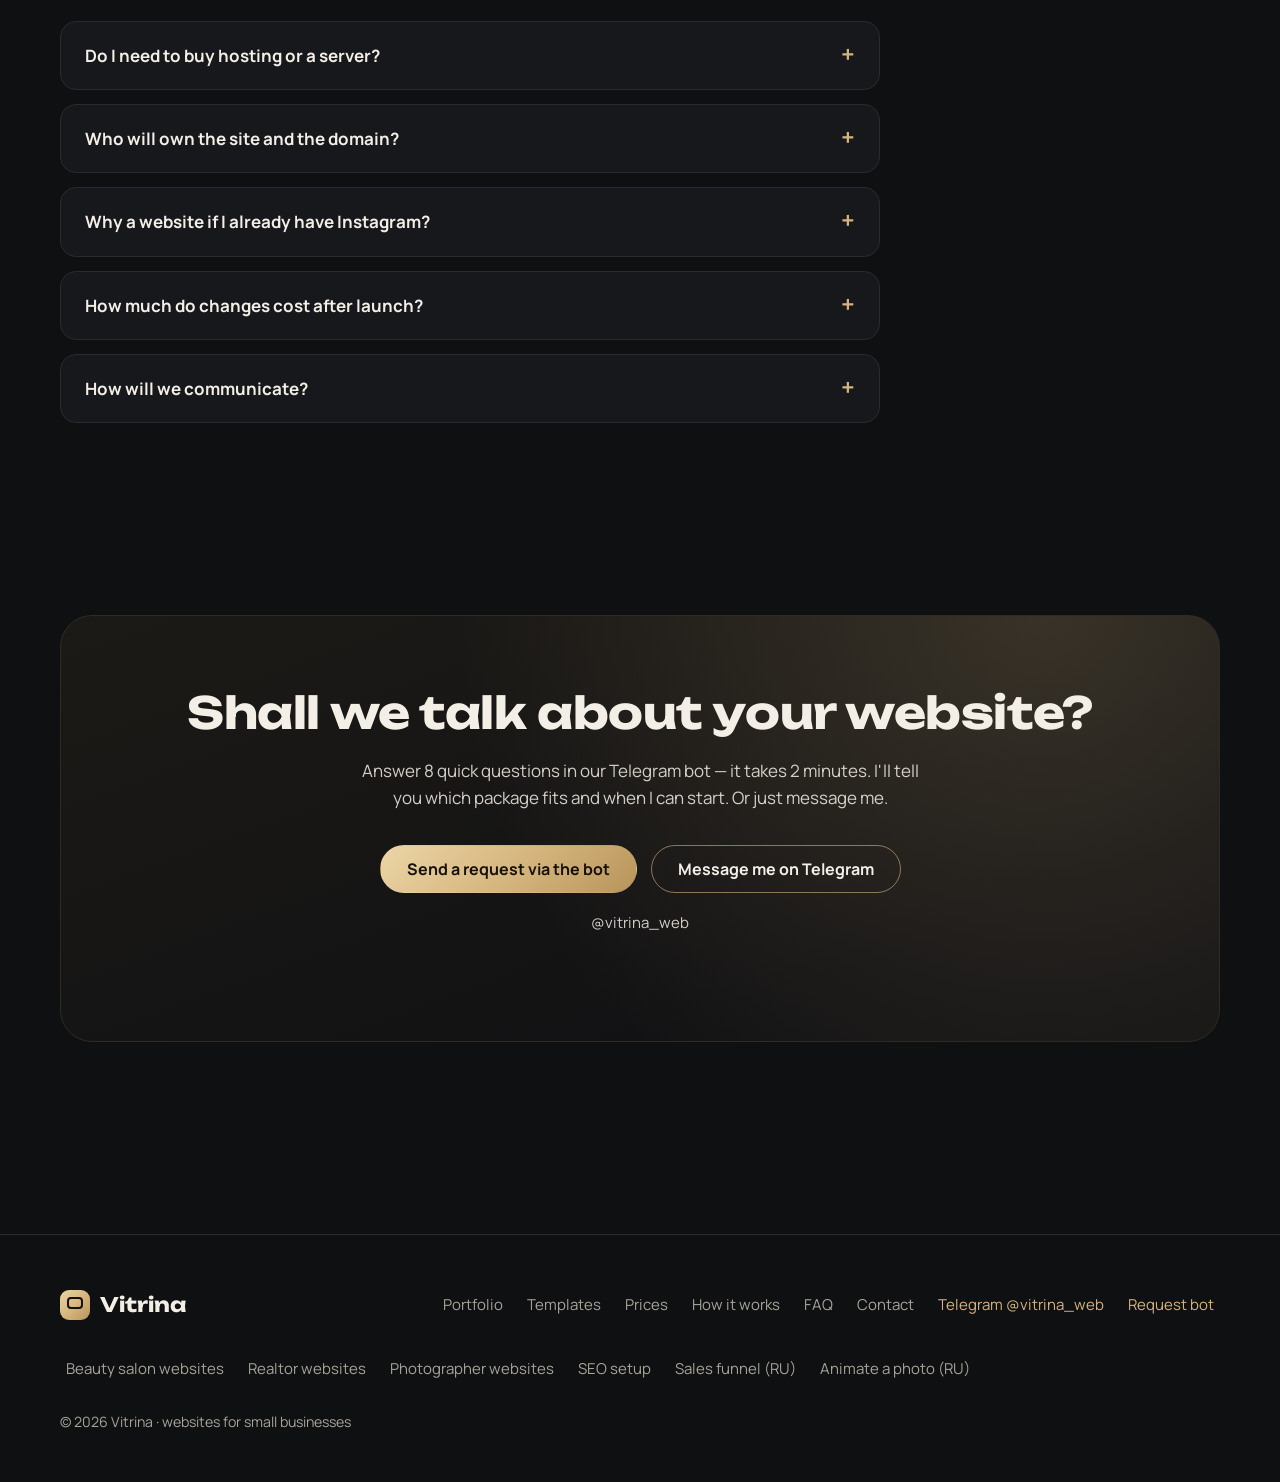
==== commit 30d25cbc: "Цены на услуги повышены в 2 раза Co-Authored-By: Claude Opus 5.5 <noreply@anthropic.com>" ====
--- a/index.html
+++ b/index.html
@@ -4,13 +4,13 @@
   <meta charset="utf-8">
   <meta name="viewport" content="width=device-width, initial-scale=1">
   <title>Создание сайтов и Telegram-ботов для бизнеса — Витрина</title>
-  <meta name="description" content="Сайты, Telegram-боты и рилсы для бизнеса по всему миру. Дизайн под вас, любой язык, от $20, запуск за 2–7 дней. Портфолио и цены.">
+  <meta name="description" content="Сайты, Telegram-боты и рилсы для бизнеса по всему миру. Дизайн под вас, любой язык, от $40, запуск за 2–7 дней. Портфолио и цены.">
   <link rel="canonical" href="https://vitrina-web.com/">
   <!-- Превью ссылки в Telegram, WhatsApp, Instagram -->
   <meta property="og:type" content="website">
   <meta property="og:url" content="https://vitrina-web.com/">
   <meta property="og:title" content="Создание сайтов и Telegram-ботов для бизнеса — Витрина">
-  <meta property="og:description" content="Сайты, Telegram-боты и рилсы для бизнеса. Дизайн под вас, любой язык, от $20, запуск за 2–7 дней.">
+  <meta property="og:description" content="Сайты, Telegram-боты и рилсы для бизнеса. Дизайн под вас, любой язык, от $40, запуск за 2–7 дней.">
   <!-- Структурированные данные: «анкета» для Google — кто, что делает, цены -->
   <script type="application/ld+json">
   {
@@ -24,15 +24,15 @@
     "founder": { "@type": "Person", "name": "Karolina" },
     "areaServed": "Worldwide",
     "availableLanguage": ["ru", "en"],
-    "priceRange": "$20–$100",
+    "priceRange": "$40–$200",
     "sameAs": ["https://t.me/vitrina_web"],
     "hasOfferCatalog": {
       "@type": "OfferCatalog",
       "name": "Сайты",
       "itemListElement": [
-        { "@type": "Offer", "name": "Сайт-визитка на шаблоне", "price": "20", "priceCurrency": "USD" },
-        { "@type": "Offer", "name": "Сайт с дизайном под ваш стиль", "price": "50", "priceCurrency": "USD" },
-        { "@type": "Offer", "name": "Сайт под ключ с доменом и Google", "price": "100", "priceCurrency": "USD" }
+        { "@type": "Offer", "name": "Сайт-визитка на шаблоне", "price": "40", "priceCurrency": "USD" },
+        { "@type": "Offer", "name": "Сайт с дизайном под ваш стиль", "price": "100", "priceCurrency": "USD" },
+        { "@type": "Offer", "name": "Сайт под ключ с доменом и Google", "price": "200", "priceCurrency": "USD" }
       ]
     }
   }
@@ -268,7 +268,7 @@
             <a href="#works" class="btn btn-ghost" data-i18n="hero.btn2">Посмотреть работы</a>
           </div>
           <div class="hero-facts">
-            <div><b data-i18n="fact1.n">от $20</b><span data-i18n="fact1.t">стоимость сайта</span></div>
+            <div><b data-i18n="fact1.n">от $40</b><span data-i18n="fact1.t">стоимость сайта</span></div>
             <div><b data-i18n="fact2.n">2–7 дней</b><span data-i18n="fact2.t">от анкеты до запуска</span></div>
             <div><b>$0</b><span data-i18n="fact3.t">плата за хостинг</span></div>
           </div>
@@ -342,7 +342,7 @@
         <div class="section-head">
           <span class="eyebrow" data-i18n="tpl.eyebrow">Готовые шаблоны</span>
           <h2 data-i18n="tpl.title">Понравился дизайн? Сделаю такой же — с&nbsp;вашими фото и&nbsp;ценами</h2>
-          <p data-i18n="tpl.lead">Шаблон — это готовый сайт под вашу профессию. Выбираете, присылаете фото, тексты и цены, и через 2–3 дня сайт готов. Это пакет «Визитка» за $20.</p>
+          <p data-i18n="tpl.lead">Шаблон — это готовый сайт под вашу профессию. Выбираете, присылаете фото, тексты и цены, и через 2–3 дня сайт готов. Это пакет «Визитка» за $40.</p>
         </div>
         <div class="works">
           <article class="work">
@@ -396,7 +396,7 @@
         <div class="prices">
           <article class="price">
             <h3 data-i18n="pk1.t">Визитка</h3>
-            <div class="price-sum">$20</div>
+            <div class="price-sum">$40</div>
             <div class="price-note" data-i18n="pk1.note">готово за 2–3 дня</div>
             <ul>
               <li data-i18n="pk1.l1">Готовый шаблон под вашу профессию</li>
@@ -411,7 +411,7 @@
           <article class="price featured">
             <span class="price-badge" data-i18n="pk2.badge">Чаще выбирают</span>
             <h3 data-i18n="pk2.t">Стандарт</h3>
-            <div class="price-sum">$50</div>
+            <div class="price-sum">$100</div>
             <div class="price-note" data-i18n="pk2.note">готово за 4–5 дней</div>
             <ul>
               <li data-i18n="pk2.l1">Дизайн под ваш стиль и цвета</li>
@@ -425,7 +425,7 @@
           </article>
           <article class="price">
             <h3 data-i18n="pk3.t">Под ключ</h3>
-            <div class="price-sum">$100</div>
+            <div class="price-sum">$200</div>
             <div class="price-note" data-i18n="pk3.note">готово за 5–7 дней</div>
             <ul>
               <li data-i18n="pk3.l1">Всё из пакета «Стандарт»</li>
@@ -440,12 +440,12 @@
         <div class="extras">
           <h3 data-i18n="ex.title">Можно добавить к любому пакету</h3>
           <ul>
-            <li><span data-i18n="ex.1">Подключение домена (в «Под ключ» уже входит)</span><b>$10</b></li>
-            <li><span data-i18n="ex.2">Текстовый логотип</span><b>$10</b></li>
-            <li><span data-i18n="ex.3">Дополнительная страница</span><b>$15</b></li>
+            <li><span data-i18n="ex.1">Подключение домена (в «Под ключ» уже входит)</span><b>$20</b></li>
+            <li><span data-i18n="ex.2">Текстовый логотип</span><b>$20</b></li>
+            <li><span data-i18n="ex.3">Дополнительная страница</span><b>$30</b></li>
             <li><span data-i18n="ex.4">Срочно — за 1 день</span><b>+50%</b></li>
-            <li><span data-i18n="ex.5">Разовая правка после бесплатного периода</span><b>$3–5</b></li>
-            <li><span data-i18n="ex.6">Поддержка: до 5 правок в месяц</span><b data-i18n="ex.6p">$10/мес</b></li>
+            <li><span data-i18n="ex.5">Разовая правка после бесплатного периода</span><b>$6–10</b></li>
+            <li><span data-i18n="ex.6">Поддержка: до 5 правок в месяц</span><b data-i18n="ex.6p">$20/мес</b></li>
           </ul>
         </div>
         <p class="prices-foot" data-i18n="prices.foot">Домен (адрес сайта) оплачивается отдельно — около $10–15 в год — и оформляется на ваше имя.</p>
@@ -489,7 +489,7 @@
           </details>
           <details>
             <summary data-i18n="q4">Сколько стоят правки после запуска?</summary>
-            <p data-i18n="a4">Первую неделю после запуска правки бесплатные (в пакете «Под ключ» — целый месяц). Дальше можно платить за каждую мелкую правку $3–5 или взять поддержку за $10 в месяц — до 5 правок. Мелкая правка — это поменять цену, текст, телефон, фото или добавить отзыв. Новый раздел или смена дизайна оцениваются отдельно. Правки присылайте одним списком — сделаю за 1–2 дня.</p>
+            <p data-i18n="a4">Первую неделю после запуска правки бесплатные (в пакете «Под ключ» — целый месяц). Дальше можно платить за каждую мелкую правку $6–10 или взять поддержку за $20 в месяц — до 5 правок. Мелкая правка — это поменять цену, текст, телефон, фото или добавить отзыв. Новый раздел или смена дизайна оцениваются отдельно. Правки присылайте одним списком — сделаю за 1–2 дня.</p>
           </details>
           <details>
             <summary data-i18n="q5">Как мы будем общаться?</summary>
@@ -544,7 +544,7 @@
     // Английский перевод. Русский текст берётся прямо из страницы.
     const EN = {
       "meta.title": "Website and Telegram bot development for business — Vitrina",
-      "meta.desc": "Websites, Telegram bots and Reels for businesses worldwide. Custom design, any language, from $20, launch in 2–7 days.",
+      "meta.desc": "Websites, Telegram bots and Reels for businesses worldwide. Custom design, any language, from $40, launch in 2–7 days.",
       "brand": "Vitrina",
       "nav.works": "Portfolio", "nav.templates": "Templates", "nav.prices": "Prices", "nav.process": "How it works", "nav.faq": "FAQ", "nav.contact": "Contact",
       "cta.header": "Let's talk",
@@ -552,7 +552,7 @@
       "hero.title": "A website that <em>brings you clients</em> instead of just sitting online",
       "hero.lead": "One clear page with your services, prices, work and a booking button. In a minute clients understand what you do — and book right away.",
       "hero.btn1": "I want a website", "hero.btn2": "See my work",
-      "fact1.n": "from $20", "fact1.t": "per website", "fact2.n": "2–7 days", "fact2.t": "from brief to launch", "fact3.t": "hosting fees",
+      "fact1.n": "from $40", "fact1.t": "per website", "fact2.n": "2–7 days", "fact2.t": "from brief to launch", "fact3.t": "hosting fees",
       "works.title": "Websites I've made",
       "works.lead": "Every site is built around the style of a specific business: its own colours, fonts and photos — not one template for everyone.",
       "tag.real": "Real client", "tag.demo": "Demo concept",
@@ -569,7 +569,7 @@
       "w5.p": "A fleet from Prius to G-Class with filters, a price calculator with extras, mountain routes — Truso, Kazbegi, Tusheti — and booking. Three languages: Russian, English and Georgian.",
       "tpl.eyebrow": "Ready-made templates",
       "tpl.title": "Like a design? I'll make the same one with your photos and prices",
-      "tpl.lead": "A template is a ready-made website for your profession. Pick one, send your photos, texts and prices — and your site is ready in 2–3 days. That's the $20 “Starter” package.",
+      "tpl.lead": "A template is a ready-made website for your profession. Pick one, send your photos, texts and prices — and your site is ready in 2–3 days. That's the $40 “Starter” package.",
       "t1.tag": "Lashes & brows", "t1.t": "“Powder” template", "t1.p": "Light and gentle: services with prices, work gallery, reviews, address and an online booking button.",
       "t2.tag": "Photographers", "t2.t": "“Journal” template", "t2.p": "Dark and expressive: portfolio by genre, full-screen photos, session packages.",
       "t3.tag": "Cafés & coffee shops", "t3.t": "“Zerno” template", "t3.p": "Warm and cosy: menu with prices, atmosphere in photos, guest reviews, opening hours and delivery.",
@@ -588,7 +588,7 @@
       "pk3.l1": "Everything in “Standard”", "pk3.l2": "Connect your domain and secure HTTPS", "pk3.l3": "Add the site to Google and Yandex", "pk3.l4": "Set up how the site looks in search and messengers", "pk3.l5": "A month of free changes after launch",
       "btn.choose": "Choose",
       "ex.title": "Add-ons for any package",
-      "ex.1": "Domain setup (included in “All-inclusive”)", "ex.2": "Text logo", "ex.3": "Extra page", "ex.4": "Rush — in 1 day", "ex.5": "One-off change after the free period", "ex.6": "Support: up to 5 changes a month", "ex.6p": "$10/mo",
+      "ex.1": "Domain setup (included in “All-inclusive”)", "ex.2": "Text logo", "ex.3": "Extra page", "ex.4": "Rush — in 1 day", "ex.5": "One-off change after the free period", "ex.6": "Support: up to 5 changes a month", "ex.6p": "$20/mo",
       "prices.foot": "The domain (your site's address) is paid separately — about $10–15 a year — and registered in your name.",
       "process.title": "From the first message to launch",
       "process.lead": "All communication is by text — no calls. Write whenever it suits you, and I'll reply and send you the result.",
@@ -600,7 +600,7 @@
       "q1": "Do I need to buy hosting or a server?", "a1": "No. Sites like these are hosted for free. You only pay for a domain if you want your own address like yourname.com.",
       "q2": "Who will own the site and the domain?", "a2": "You. The domain is registered in your name, and I hand over all the site files after launch.",
       "q3": "Why a website if I already have Instagram?", "a3": "People find a website on Google, it can't be blocked or deleted along with an account, and your prices and booking are visible at once — no scrolling through posts or asking in DMs.",
-      "q4": "How much do changes cost after launch?", "a4": "Changes are free for the first week after launch (a whole month with “All-inclusive”). After that you can pay $3–5 per small change or take support for $10 a month — up to 5 changes. A small change means updating a price, text, phone number or photo, or adding a review. A new section or a redesign is quoted separately. Send changes as one list — I'll do them in 1–2 days.",
+      "q4": "How much do changes cost after launch?", "a4": "Changes are free for the first week after launch (a whole month with “All-inclusive”). After that you can pay $6–10 per small change or take support for $20 a month — up to 5 changes. A small change means updating a price, text, phone number or photo, or adding a review. A new section or a redesign is quoted separately. Send changes as one list — I'll do them in 1–2 days.",
       "q5": "How will we communicate?", "a5": "By text in Telegram only — no calls. Everything is online, so it doesn't matter which country you're in.",
       "cta.title": "Shall we talk about your website?",
       "cta.lead": "Answer 8 quick questions in our Telegram bot — it takes 2 minutes. I'll tell you which package fits and when I can start. Or just message me.",
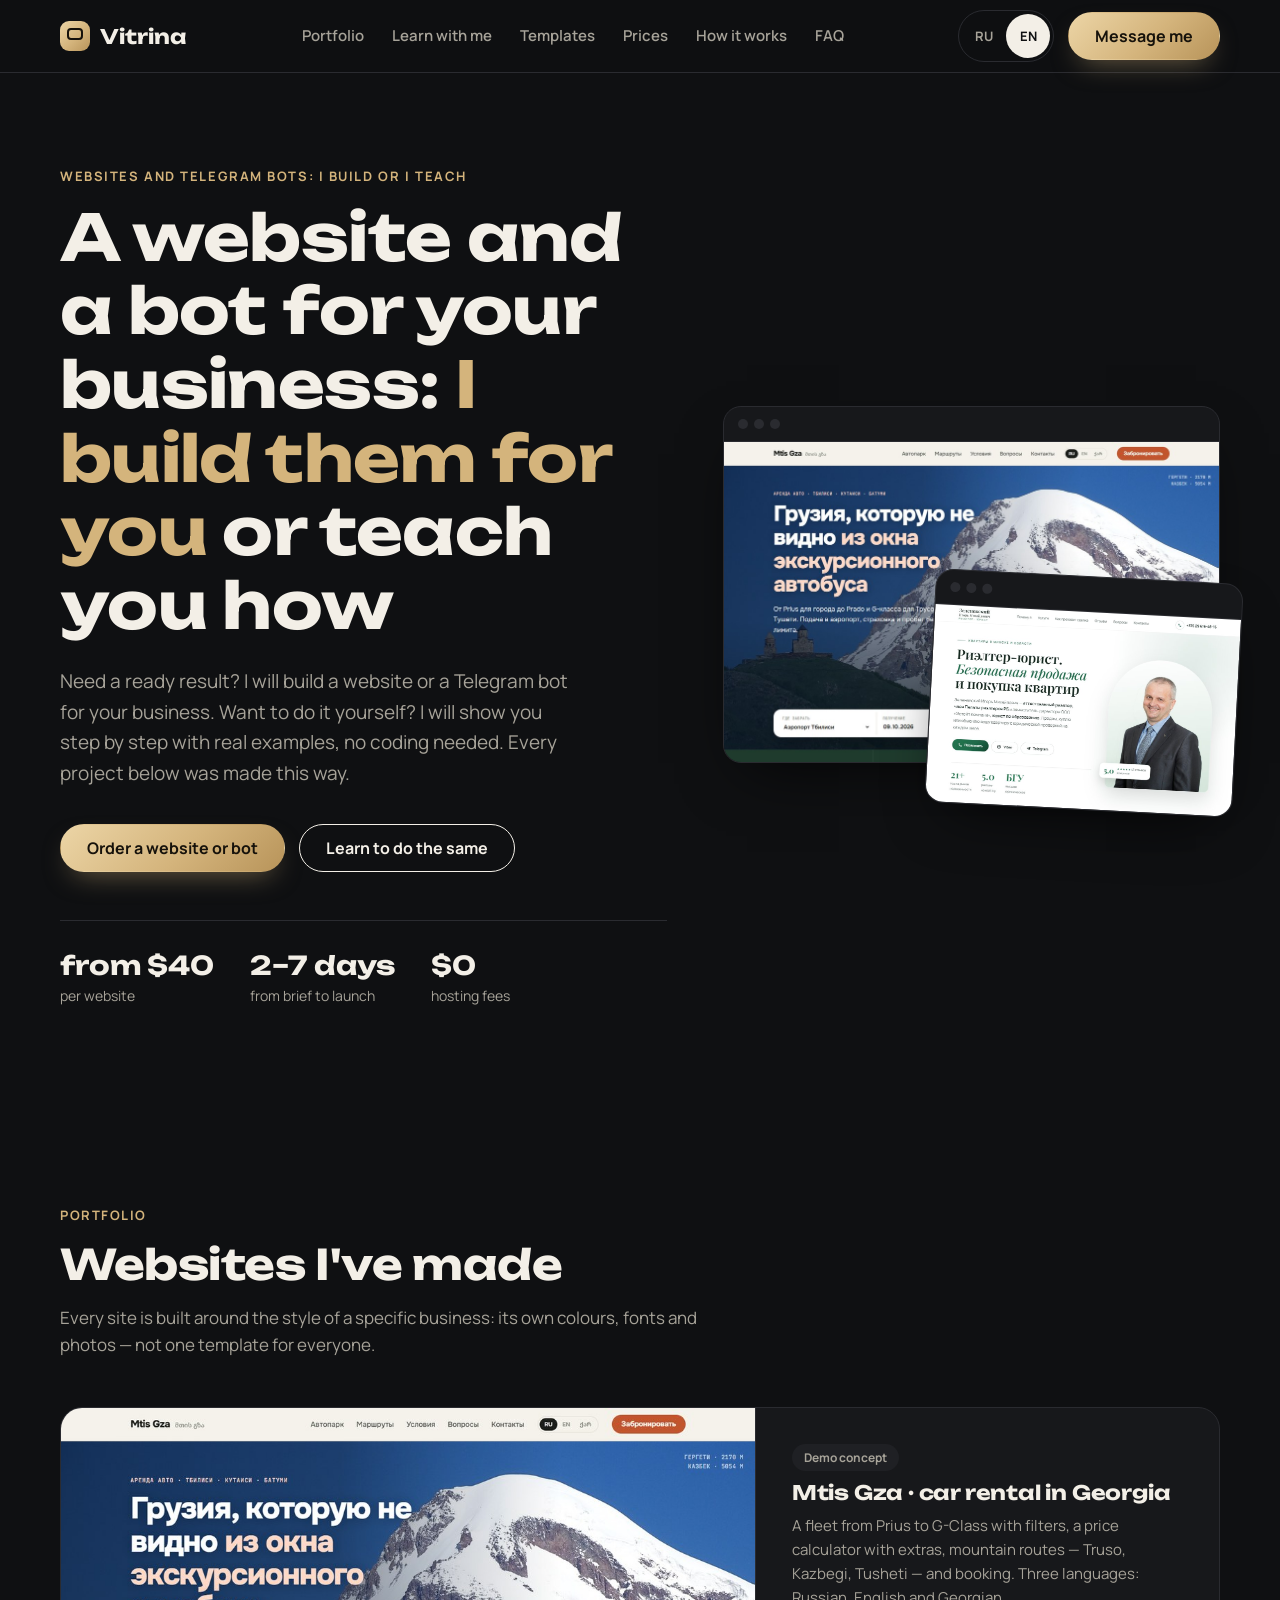
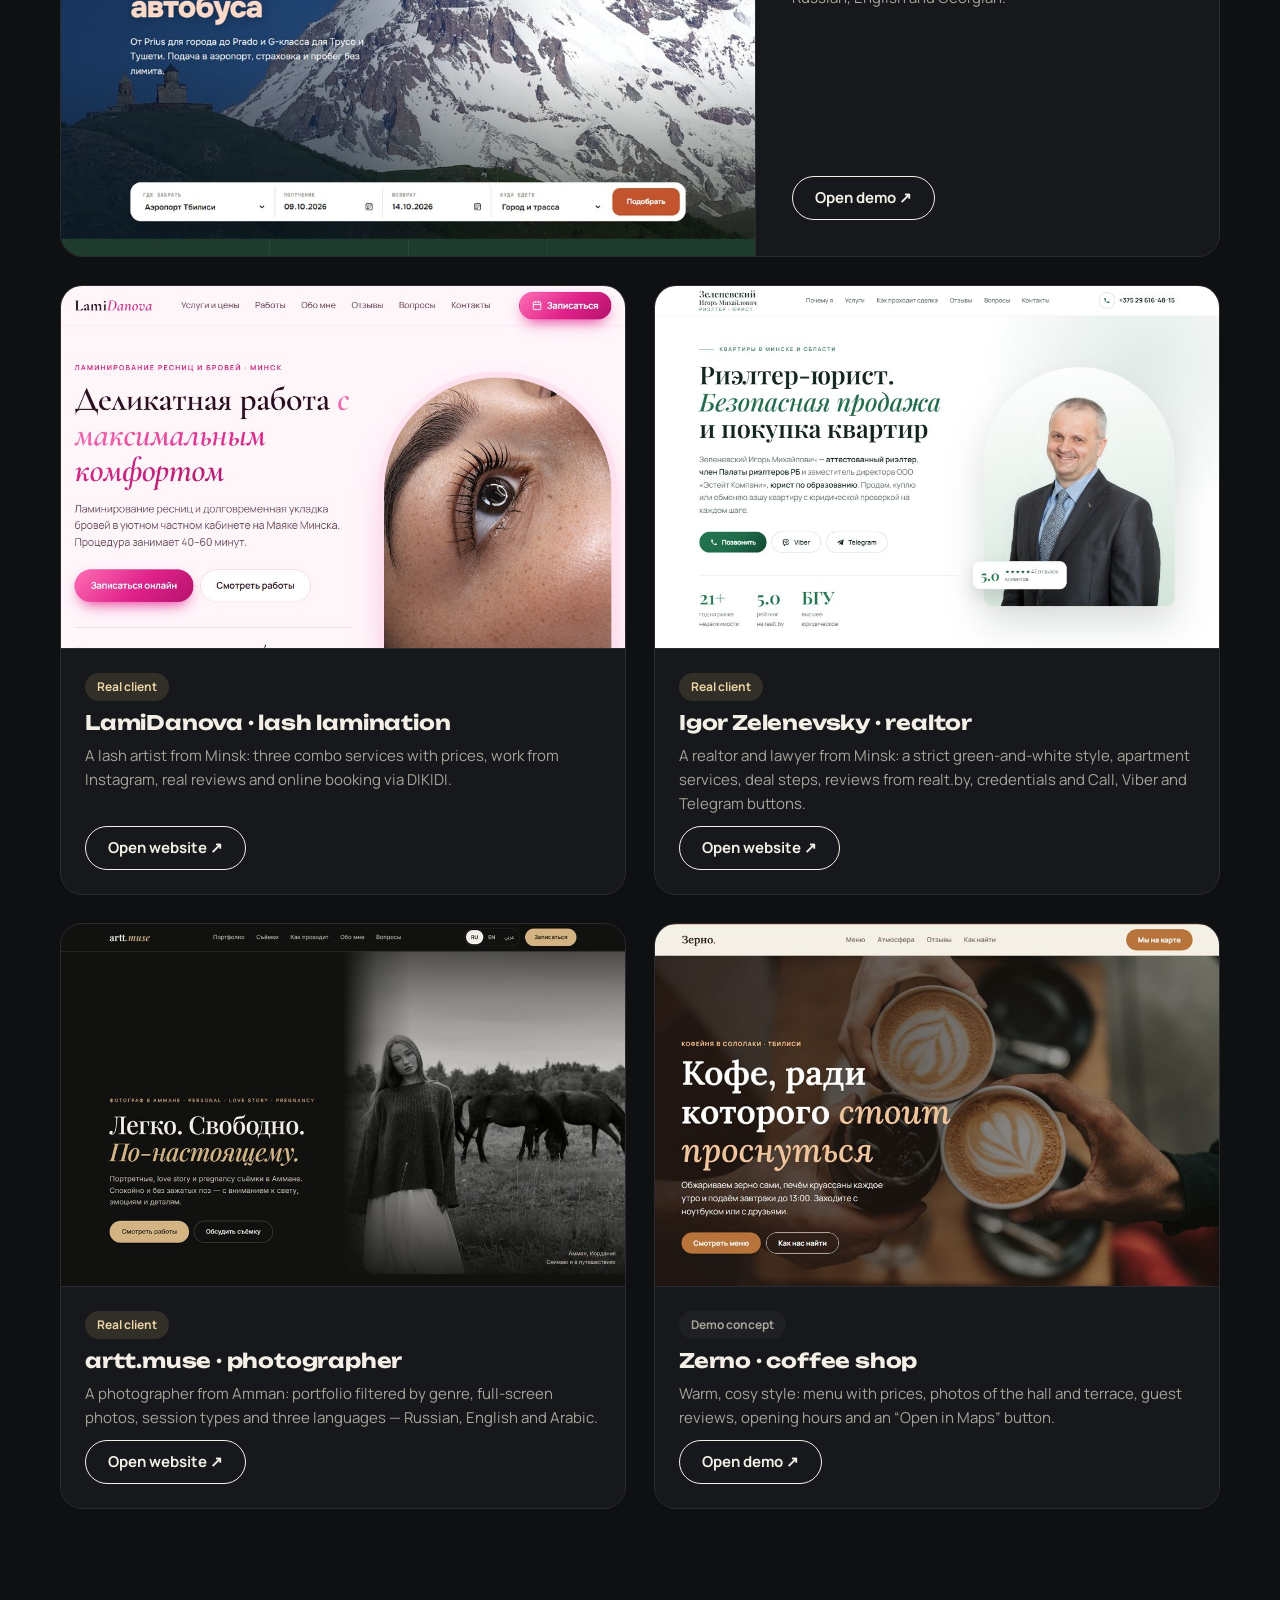
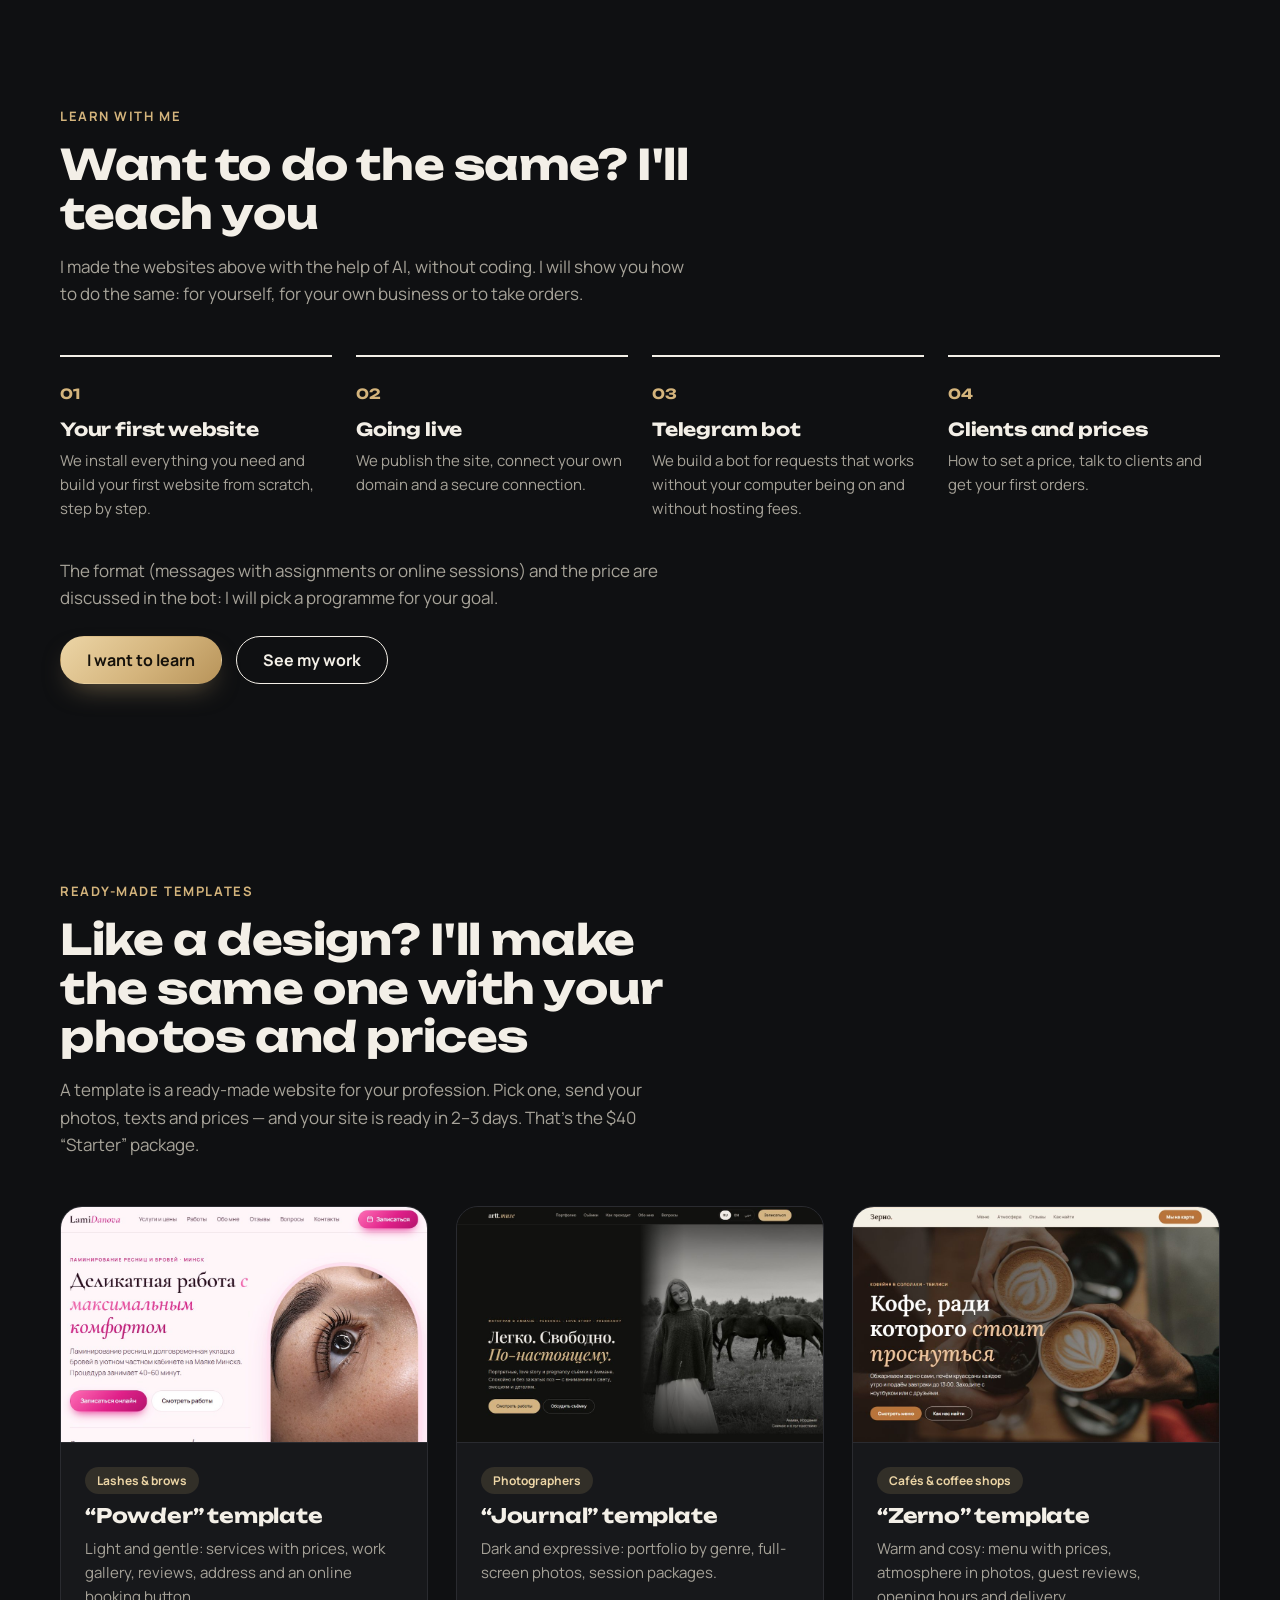
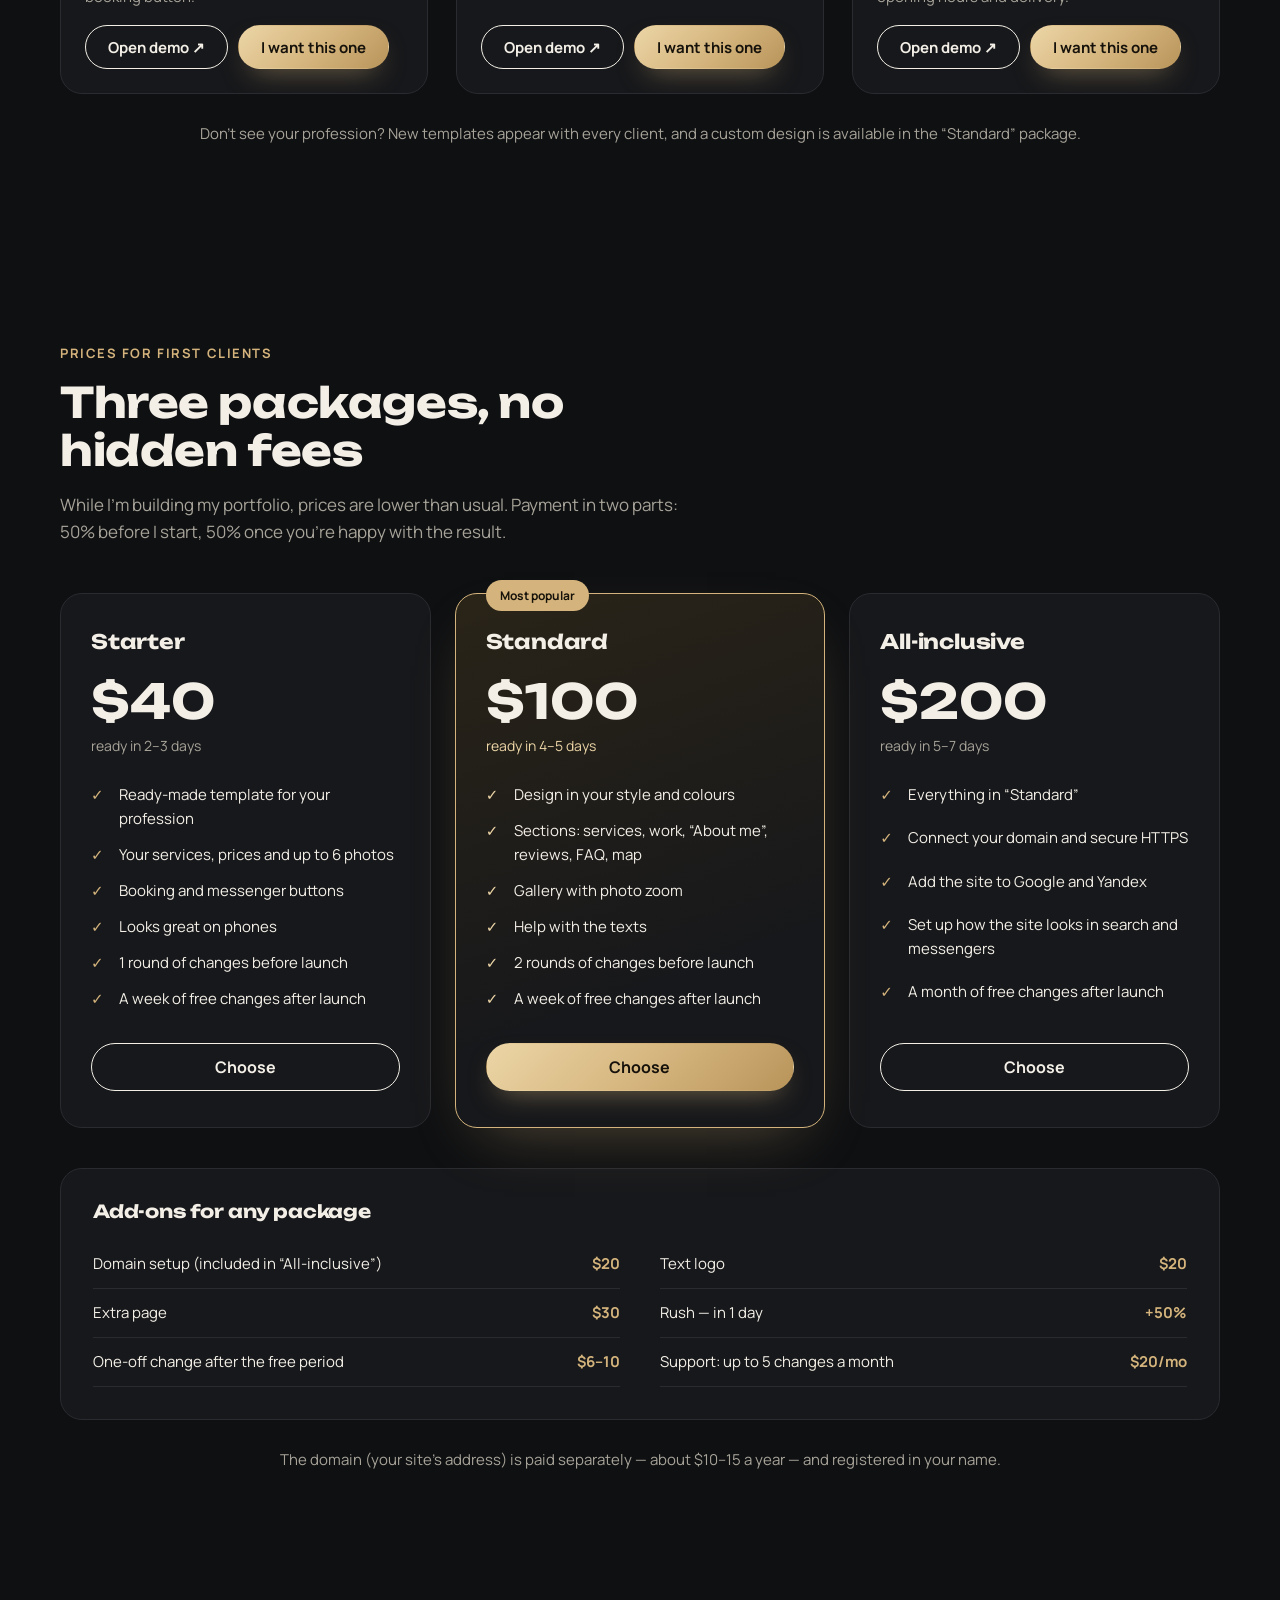
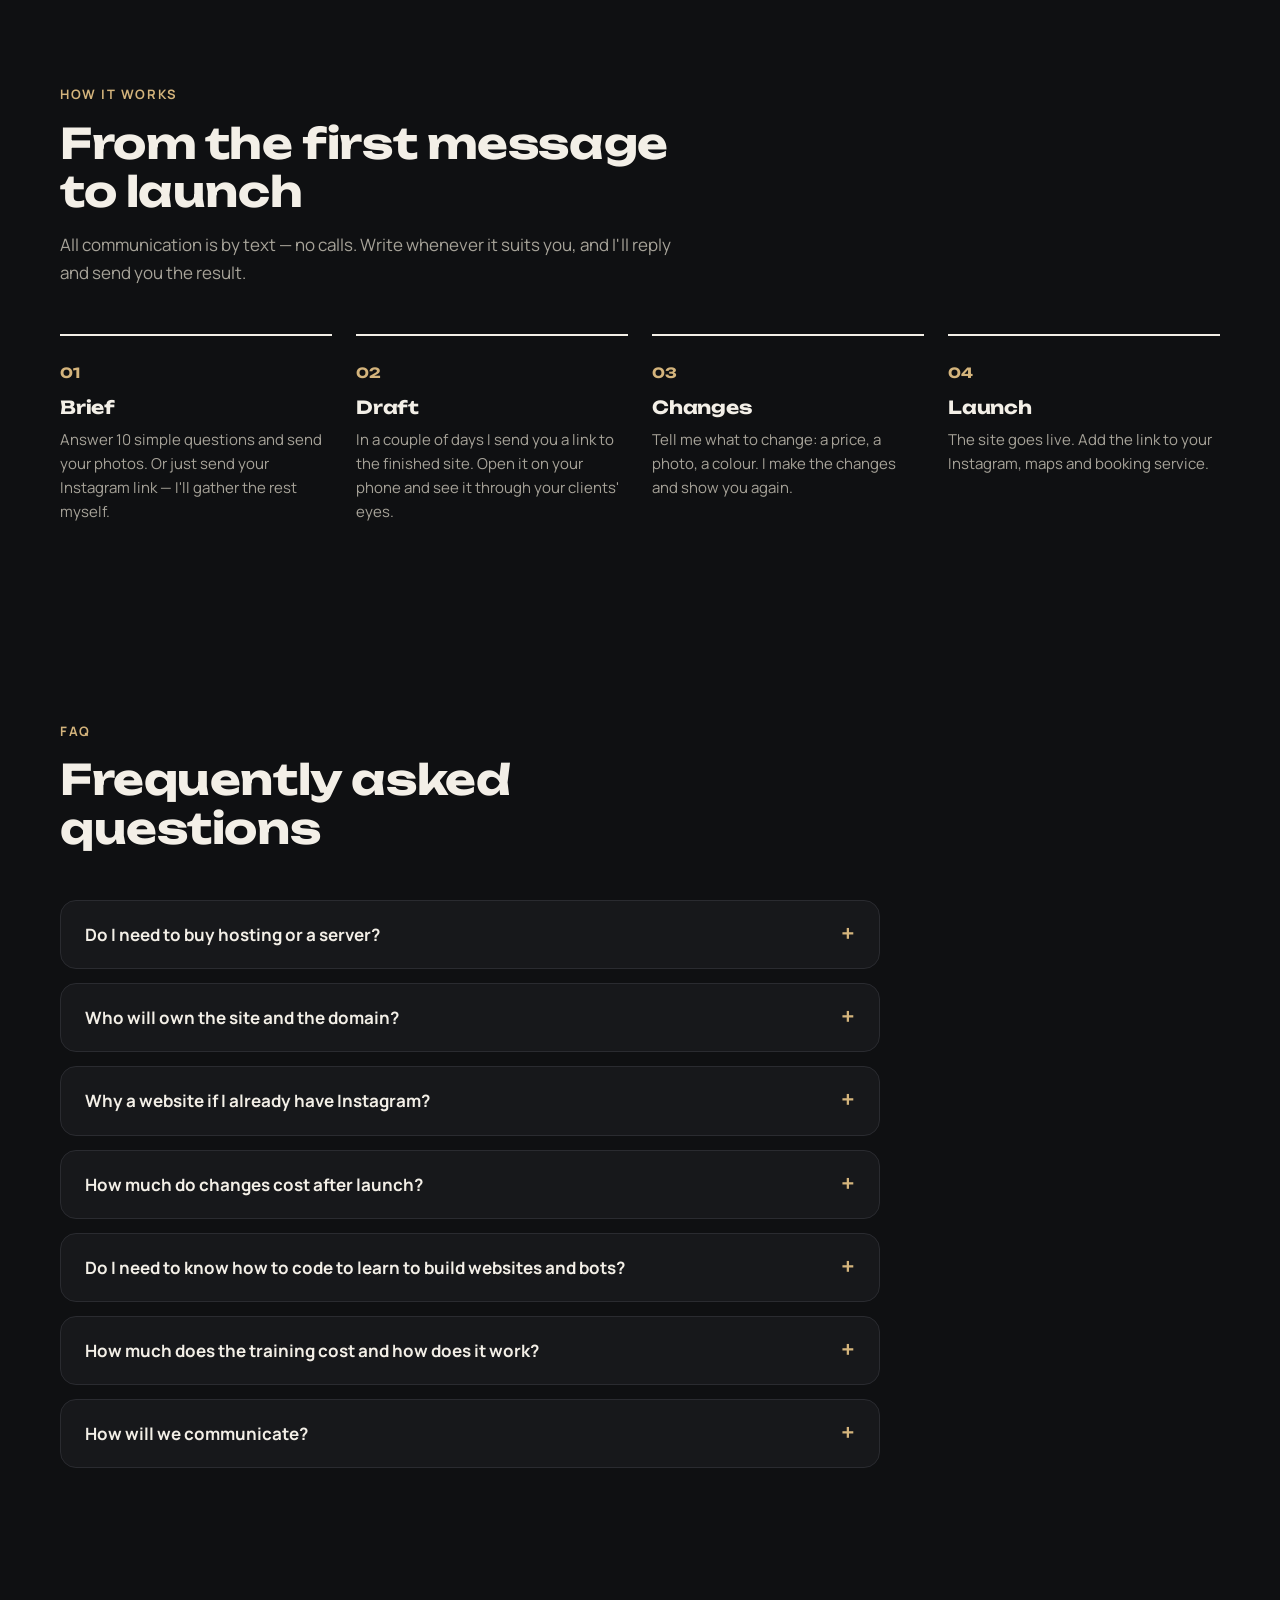
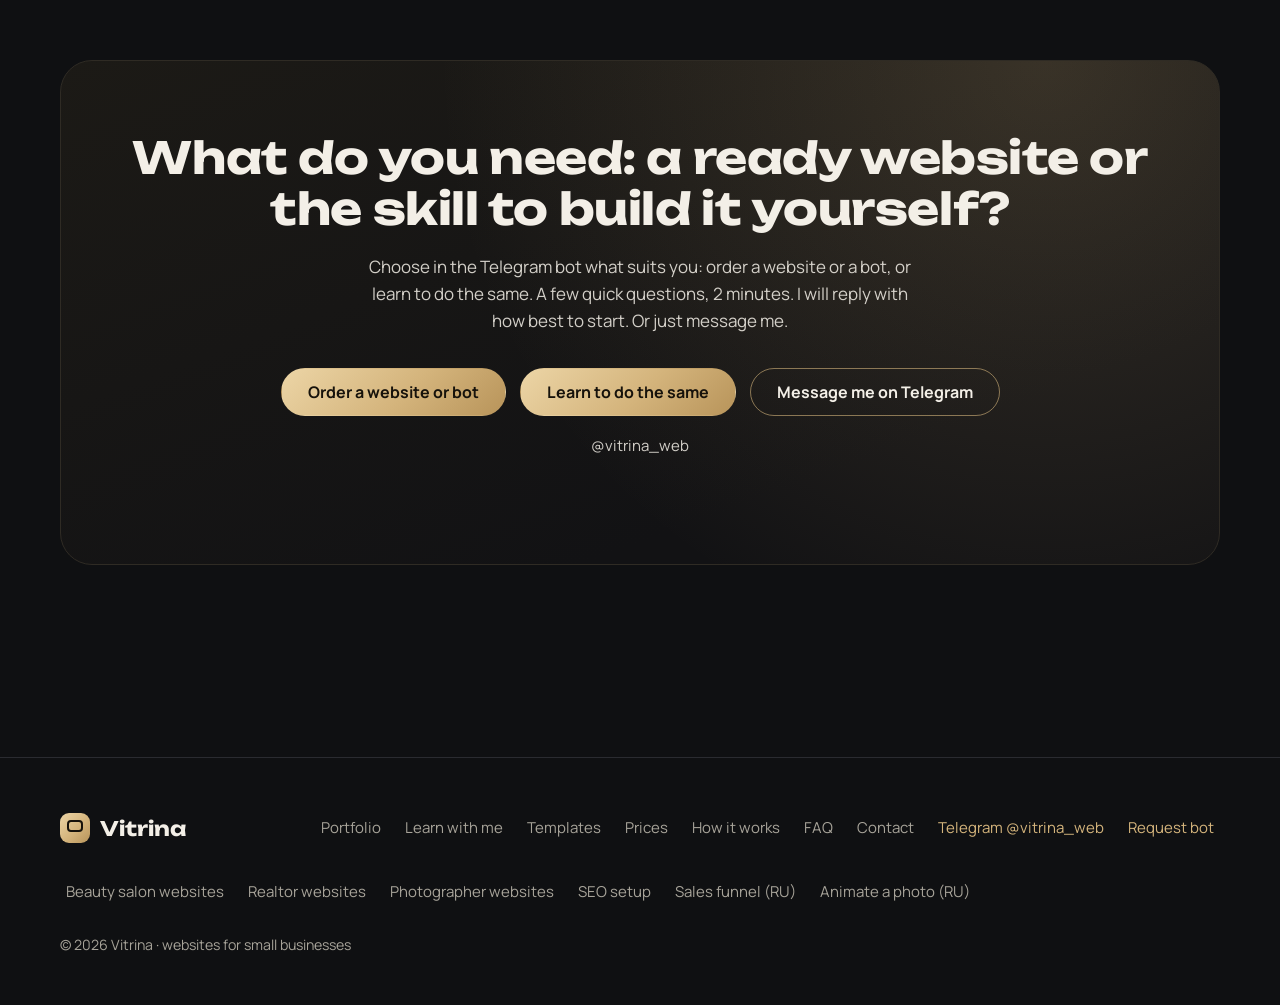
==== commit 59e823b5: "Сайт: сделаю или научу — раздел «Обучение», две кнопки в бота, FAQ, английский перевод Co-Authored-B" ====
--- a/index.html
+++ b/index.html
@@ -3,14 +3,14 @@
 <head>
   <meta charset="utf-8">
   <meta name="viewport" content="width=device-width, initial-scale=1">
-  <title>Создание сайтов и Telegram-ботов для бизнеса — Витрина</title>
-  <meta name="description" content="Сайты, Telegram-боты и рилсы для бизнеса по всему миру. Дизайн под вас, любой язык, от $40, запуск за 2–7 дней. Портфолио и цены.">
+  <title>Сайты и Telegram-боты: сделаю или научу делать так же — Витрина</title>
+  <meta name="description" content="Сделаю сайт или Telegram-бота для вашего бизнеса или научу делать так же. Дизайн под вас, любой язык, сайты от $40, запуск за 2–7 дней. Портфолио и цены.">
   <link rel="canonical" href="https://vitrina-web.com/">
   <!-- Превью ссылки в Telegram, WhatsApp, Instagram -->
   <meta property="og:type" content="website">
   <meta property="og:url" content="https://vitrina-web.com/">
-  <meta property="og:title" content="Создание сайтов и Telegram-ботов для бизнеса — Витрина">
-  <meta property="og:description" content="Сайты, Telegram-боты и рилсы для бизнеса. Дизайн под вас, любой язык, от $40, запуск за 2–7 дней.">
+  <meta property="og:title" content="Сайты и Telegram-боты: сделаю или научу делать так же — Витрина">
+  <meta property="og:description" content="Сделаю сайт или Telegram-бота для вашего бизнеса или научу делать так же. Сайты от $40, запуск за 2–7 дней.">
   <!-- Структурированные данные: «анкета» для Google — кто, что делает, цены -->
   <script type="application/ld+json">
   {
@@ -20,7 +20,7 @@
     "alternateName": "Vitrina",
     "url": "https://vitrina-web.com/",
     "image": "https://vitrina-web.com/images/og.jpg",
-    "description": "Создание сайтов, Telegram-ботов и монтаж рилсов для бизнеса. Дизайн под ваш стиль, сайты на любом языке.",
+    "description": "Создание сайтов и Telegram-ботов для бизнеса и обучение: научу делать сайты и ботов самостоятельно. Дизайн под ваш стиль, сайты на любом языке.",
     "founder": { "@type": "Person", "name": "Karolina" },
     "areaServed": "Worldwide",
     "availableLanguage": ["ru", "en"],
@@ -177,6 +177,8 @@
     .step::before { counter-increment: step; content: "0" counter(step); font: 700 14px Unbounded, sans-serif; color: var(--accent); }
     .step h3 { font-size: 18px; margin: 12px 0 10px; }
     .step p { margin: 0; color: var(--muted); font-size: 15px; }
+    .learn-note { color: var(--muted); max-width: 640px; margin: 36px 0 24px; }
+    .learn-actions { margin-top: 0; }
 
     /* Вопросы */
     .faq { display: grid; gap: 14px; max-width: 820px; }
@@ -241,6 +243,7 @@
       <a href="#top" class="logo"><span class="logo-mark" aria-hidden="true"></span><span data-i18n="brand">Витрина</span></a>
       <nav class="nav" aria-label="Разделы" data-i18n-label="aria.nav">
         <a href="#works" data-i18n="nav.works">Работы</a>
+        <a href="#learn" data-i18n="nav.learn">Обучение</a>
         <a href="#templates" data-i18n="nav.templates">Шаблоны</a>
         <a href="#prices" data-i18n="nav.prices">Цены</a>
         <a href="#process" data-i18n="nav.process">Как работаем</a>
@@ -251,7 +254,7 @@
           <button type="button" data-lang="ru" lang="ru">RU</button>
           <button type="button" data-lang="en" lang="en">EN</button>
         </div>
-        <a href="#contact" class="btn btn-primary" data-i18n="cta.header">Обсудить сайт</a>
+        <a href="#contact" class="btn btn-primary" data-i18n="cta.header">Написать мне</a>
       </div>
     </div>
   </header>
@@ -260,12 +263,12 @@
     <section class="hero">
       <div class="container">
         <div>
-          <span class="eyebrow" data-i18n="hero.eyebrow">Сайты и Telegram-боты для бизнеса</span>
-          <h1 data-i18n="hero.title">Сайт, который <em>приводит клиентов</em>, а&nbsp;не&nbsp;просто висит в&nbsp;сети</h1>
-          <p class="hero-lead" data-i18n="hero.lead">Одна понятная страница: ваши услуги, цены, работы и кнопка записи. Клиент за минуту понимает, что вы делаете, и сразу записывается.</p>
+          <span class="eyebrow" data-i18n="hero.eyebrow">Сайты и Telegram-боты: сделаю или научу</span>
+          <h1 data-i18n="hero.title">Сайт и бот для вашего дела: <em>сделаю за вас</em> или научу делать так&nbsp;же</h1>
+          <p class="hero-lead" data-i18n="hero.lead">Нужен готовый результат? Я сделаю сайт или Telegram-бота под ваш бизнес. Хотите уметь сами? Покажу пошагово, на живых примерах, программировать не нужно. Все работы ниже сделаны именно так.</p>
           <div class="hero-actions">
-            <a href="#contact" class="btn btn-primary" data-i18n="hero.btn1">Хочу сайт</a>
-            <a href="#works" class="btn btn-ghost" data-i18n="hero.btn2">Посмотреть работы</a>
+            <a href="https://t.me/vitrina_web_bot?start=site" target="_blank" rel="noopener" class="btn btn-primary" data-i18n="hero.btn1">Заказать сайт или бота</a>
+            <a href="https://t.me/vitrina_web_bot?start=learn" target="_blank" rel="noopener" class="btn btn-ghost" data-i18n="hero.btn2">Научиться делать так же</a>
           </div>
           <div class="hero-facts">
             <div><b data-i18n="fact1.n">от $40</b><span data-i18n="fact1.t">стоимость сайта</span></div>
@@ -333,6 +336,27 @@
               <a href="demo/coffee/index.html" target="_blank" rel="noopener" class="btn btn-ghost work-btn" data-i18n="btn.open">Открыть пример ↗</a>
             </div>
           </article>
+        </div>
+      </div>
+    </section>
+
+    <section class="section" id="learn">
+      <div class="container">
+        <div class="section-head">
+          <span class="eyebrow" data-i18n="learn.eyebrow">Обучение</span>
+          <h2 data-i18n="learn.title">Хотите уметь так же? Научу</h2>
+          <p data-i18n="learn.lead">Сайты выше я сделала с помощью ИИ, без программирования. Покажу, как делать так же: для себя, для своего бизнеса или чтобы брать заказы.</p>
+        </div>
+        <div class="steps">
+          <div class="step"><h3 data-i18n="l1.t">Первый сайт</h3><p data-i18n="l1.p">Установим всё нужное и сделаем ваш первый сайт с нуля, шаг за шагом.</p></div>
+          <div class="step"><h3 data-i18n="l2.t">Запуск в интернете</h3><p data-i18n="l2.p">Опубликуем сайт, подключим свой домен и защищённое соединение.</p></div>
+          <div class="step"><h3 data-i18n="l3.t">Telegram-бот</h3><p data-i18n="l3.p">Сделаем бота для заявок, который работает без включённого компьютера и без платы за хостинг.</p></div>
+          <div class="step"><h3 data-i18n="l4.t">Клиенты и цены</h3><p data-i18n="l4.p">Как назвать цену, общаться с клиентами и получить первые заказы.</p></div>
+        </div>
+        <p class="learn-note" data-i18n="learn.note">Формат (переписка с заданиями или онлайн-занятия) и стоимость обсуждаются в боте: я подберу программу под вашу цель.</p>
+        <div class="hero-actions learn-actions">
+          <a href="https://t.me/vitrina_web_bot?start=learn" target="_blank" rel="noopener" class="btn btn-primary" data-i18n="learn.btn">Хочу научиться</a>
+          <a href="#works" class="btn btn-ghost" data-i18n="hero.btn3">Посмотреть работы</a>
         </div>
       </div>
     </section>
@@ -492,6 +516,14 @@
             <p data-i18n="a4">Первую неделю после запуска правки бесплатные (в пакете «Под ключ» — целый месяц). Дальше можно платить за каждую мелкую правку $6–10 или взять поддержку за $20 в месяц — до 5 правок. Мелкая правка — это поменять цену, текст, телефон, фото или добавить отзыв. Новый раздел или смена дизайна оцениваются отдельно. Правки присылайте одним списком — сделаю за 1–2 дня.</p>
           </details>
           <details>
+            <summary data-i18n="q6">Нужно ли уметь программировать, чтобы научиться делать сайты и ботов?</summary>
+            <p data-i18n="a6">Нет. Я делаю сайты и ботов с помощью ИИ-помощника, поэтому писать код самой не нужно. Начнём с нуля и пойдём шаг за шагом, на реальных проектах.</p>
+          </details>
+          <details>
+            <summary data-i18n="q7">Сколько стоит обучение и как оно проходит?</summary>
+            <p data-i18n="a7">Стоимость зависит от формата и ваших целей. Выберите в боте «Научиться делать так же», ответьте на несколько вопросов, и я расскажу подробности и подберу программу.</p>
+          </details>
+          <details>
             <summary data-i18n="q5">Как мы будем общаться?</summary>
             <p data-i18n="a5">Только в переписке в Telegram, без звонков и созвонов. Всё онлайн, поэтому неважно, в какой стране вы находитесь.</p>
           </details>
@@ -502,10 +534,11 @@
     <section class="section" id="contact">
       <div class="container">
         <div class="cta">
-          <h2 data-i18n="cta.title">Обсудим ваш сайт?</h2>
-          <p data-i18n="cta.lead">Ответьте на 8 коротких вопросов в Telegram-боте — это 2 минуты. Я отвечу, какой пакет подойдёт и когда смогу начать. Или просто напишите мне.</p>
+          <h2 data-i18n="cta.title">Что вам нужно: готовый сайт или умение делать самой?</h2>
+          <p data-i18n="cta.lead">Выберите в Telegram-боте, что вам ближе: заказать сайт или бота, или научиться делать так же. Несколько коротких вопросов, 2 минуты. Я отвечу, как лучше начать. Или просто напишите мне.</p>
           <div class="cta-links">
-            <a href="https://t.me/vitrina_web_bot?start=site" target="_blank" rel="noopener" class="btn" data-i18n="cta.bot">Оставить заявку в боте</a>
+            <a href="https://t.me/vitrina_web_bot?start=site" target="_blank" rel="noopener" class="btn" data-i18n="cta.bot">Заказать сайт или бота</a>
+            <a href="https://t.me/vitrina_web_bot?start=learn" target="_blank" rel="noopener" class="btn" data-i18n="cta.learn">Научиться делать так же</a>
             <a href="https://t.me/vitrina_web" target="_blank" rel="noopener" class="btn btn-outline-light" data-i18n="cta.tg">Написать в Telegram</a>
           </div>
           <p class="cta-note">@vitrina_web</p>
@@ -519,6 +552,7 @@
       <a href="#top" class="logo"><span class="logo-mark" aria-hidden="true"></span><span data-i18n="brand">Витрина</span></a>
       <nav class="footer-nav" aria-label="Разделы в подвале" data-i18n-label="aria.footer">
         <a href="#works" data-i18n="nav.works">Работы</a>
+        <a href="#learn" data-i18n="nav.learn">Обучение</a>
         <a href="#templates" data-i18n="nav.templates">Шаблоны</a>
         <a href="#prices" data-i18n="nav.prices">Цены</a>
         <a href="#process" data-i18n="nav.process">Как работаем</a>
@@ -543,15 +577,15 @@
   <script>
     // Английский перевод. Русский текст берётся прямо из страницы.
     const EN = {
-      "meta.title": "Website and Telegram bot development for business — Vitrina",
-      "meta.desc": "Websites, Telegram bots and Reels for businesses worldwide. Custom design, any language, from $40, launch in 2–7 days.",
+      "meta.title": "Websites and Telegram bots: I build them for you or teach you how — Vitrina",
+      "meta.desc": "I build a website or Telegram bot for your business, or teach you to do it yourself. Custom design, any language, websites from $40, launch in 2–7 days.",
       "brand": "Vitrina",
-      "nav.works": "Portfolio", "nav.templates": "Templates", "nav.prices": "Prices", "nav.process": "How it works", "nav.faq": "FAQ", "nav.contact": "Contact",
-      "cta.header": "Let's talk",
-      "hero.eyebrow": "Websites and Telegram bots for business",
-      "hero.title": "A website that <em>brings you clients</em> instead of just sitting online",
-      "hero.lead": "One clear page with your services, prices, work and a booking button. In a minute clients understand what you do — and book right away.",
-      "hero.btn1": "I want a website", "hero.btn2": "See my work",
+      "nav.works": "Portfolio", "nav.learn": "Learn with me", "nav.templates": "Templates", "nav.prices": "Prices", "nav.process": "How it works", "nav.faq": "FAQ", "nav.contact": "Contact",
+      "cta.header": "Message me",
+      "hero.eyebrow": "Websites and Telegram bots: I build or I teach",
+      "hero.title": "A website and a bot for your business: <em>I build them for you</em> or teach you how",
+      "hero.lead": "Need a ready result? I will build a website or a Telegram bot for your business. Want to do it yourself? I will show you step by step with real examples, no coding needed. Every project below was made this way.",
+      "hero.btn1": "Order a website or bot", "hero.btn2": "Learn to do the same", "hero.btn3": "See my work",
       "fact1.n": "from $40", "fact1.t": "per website", "fact2.n": "2–7 days", "fact2.t": "from brief to launch", "fact3.t": "hosting fees",
       "works.title": "Websites I've made",
       "works.lead": "Every site is built around the style of a specific business: its own colours, fonts and photos — not one template for everyone.",
@@ -602,9 +636,22 @@
       "q3": "Why a website if I already have Instagram?", "a3": "People find a website on Google, it can't be blocked or deleted along with an account, and your prices and booking are visible at once — no scrolling through posts or asking in DMs.",
       "q4": "How much do changes cost after launch?", "a4": "Changes are free for the first week after launch (a whole month with “All-inclusive”). After that you can pay $6–10 per small change or take support for $20 a month — up to 5 changes. A small change means updating a price, text, phone number or photo, or adding a review. A new section or a redesign is quoted separately. Send changes as one list — I'll do them in 1–2 days.",
       "q5": "How will we communicate?", "a5": "By text in Telegram only — no calls. Everything is online, so it doesn't matter which country you're in.",
-      "cta.title": "Shall we talk about your website?",
-      "cta.lead": "Answer 8 quick questions in our Telegram bot — it takes 2 minutes. I'll tell you which package fits and when I can start. Or just message me.",
-      "cta.bot": "Send a request via the bot",
+      "cta.title": "What do you need: a ready website or the skill to build it yourself?",
+      "learn.eyebrow": "Learn with me",
+      "learn.title": "Want to do the same? I'll teach you",
+      "learn.lead": "I made the websites above with the help of AI, without coding. I will show you how to do the same: for yourself, for your own business or to take orders.",
+      "l1.t": "Your first website", "l1.p": "We install everything you need and build your first website from scratch, step by step.",
+      "l2.t": "Going live", "l2.p": "We publish the site, connect your own domain and a secure connection.",
+      "l3.t": "Telegram bot", "l3.p": "We build a bot for requests that works without your computer being on and without hosting fees.",
+      "l4.t": "Clients and prices", "l4.p": "How to set a price, talk to clients and get your first orders.",
+      "learn.note": "The format (messages with assignments or online sessions) and the price are discussed in the bot: I will pick a programme for your goal.",
+      "learn.btn": "I want to learn",
+      "q6": "Do I need to know how to code to learn to build websites and bots?",
+      "a6": "No. I build websites and bots with an AI assistant, so you do not have to write code yourself. We start from zero and go step by step on real projects.",
+      "q7": "How much does the training cost and how does it work?",
+      "a7": "The price depends on the format and your goals. Choose “Learn to do the same” in the bot, answer a few questions and I will tell you the details and choose a programme for you.",
+      "cta.lead": "Choose in the Telegram bot what suits you: order a website or a bot, or learn to do the same. A few quick questions, 2 minutes. I will reply with how best to start. Or just message me.",
+      "cta.bot": "Order a website or bot", "cta.learn": "Learn to do the same",
       "footer.bot": "Request bot",
       "fp.1": "Beauty salon websites", "fp.2": "Realtor websites", "fp.3": "Photographer websites",
       "fp.4": "SEO setup", "fp.5": "Sales funnel (RU)", "fp.6": "Animate a photo (RU)",
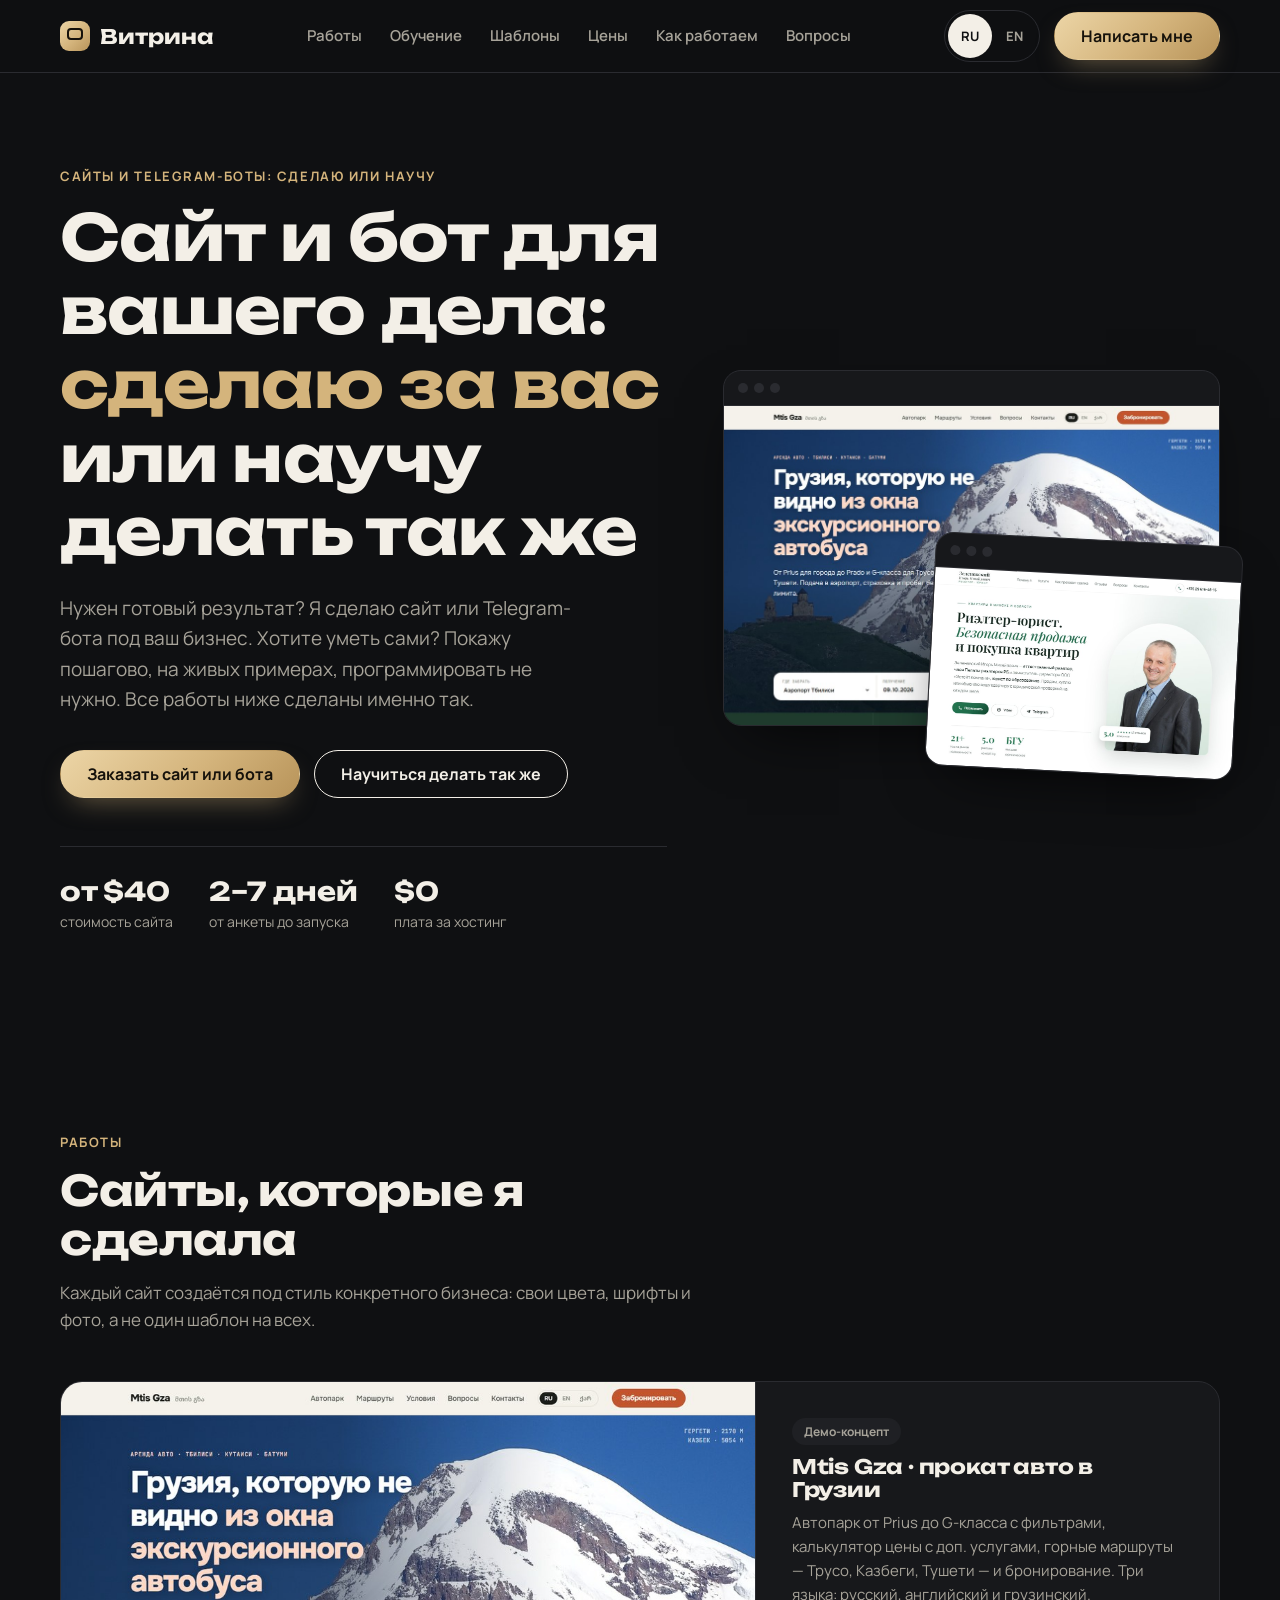
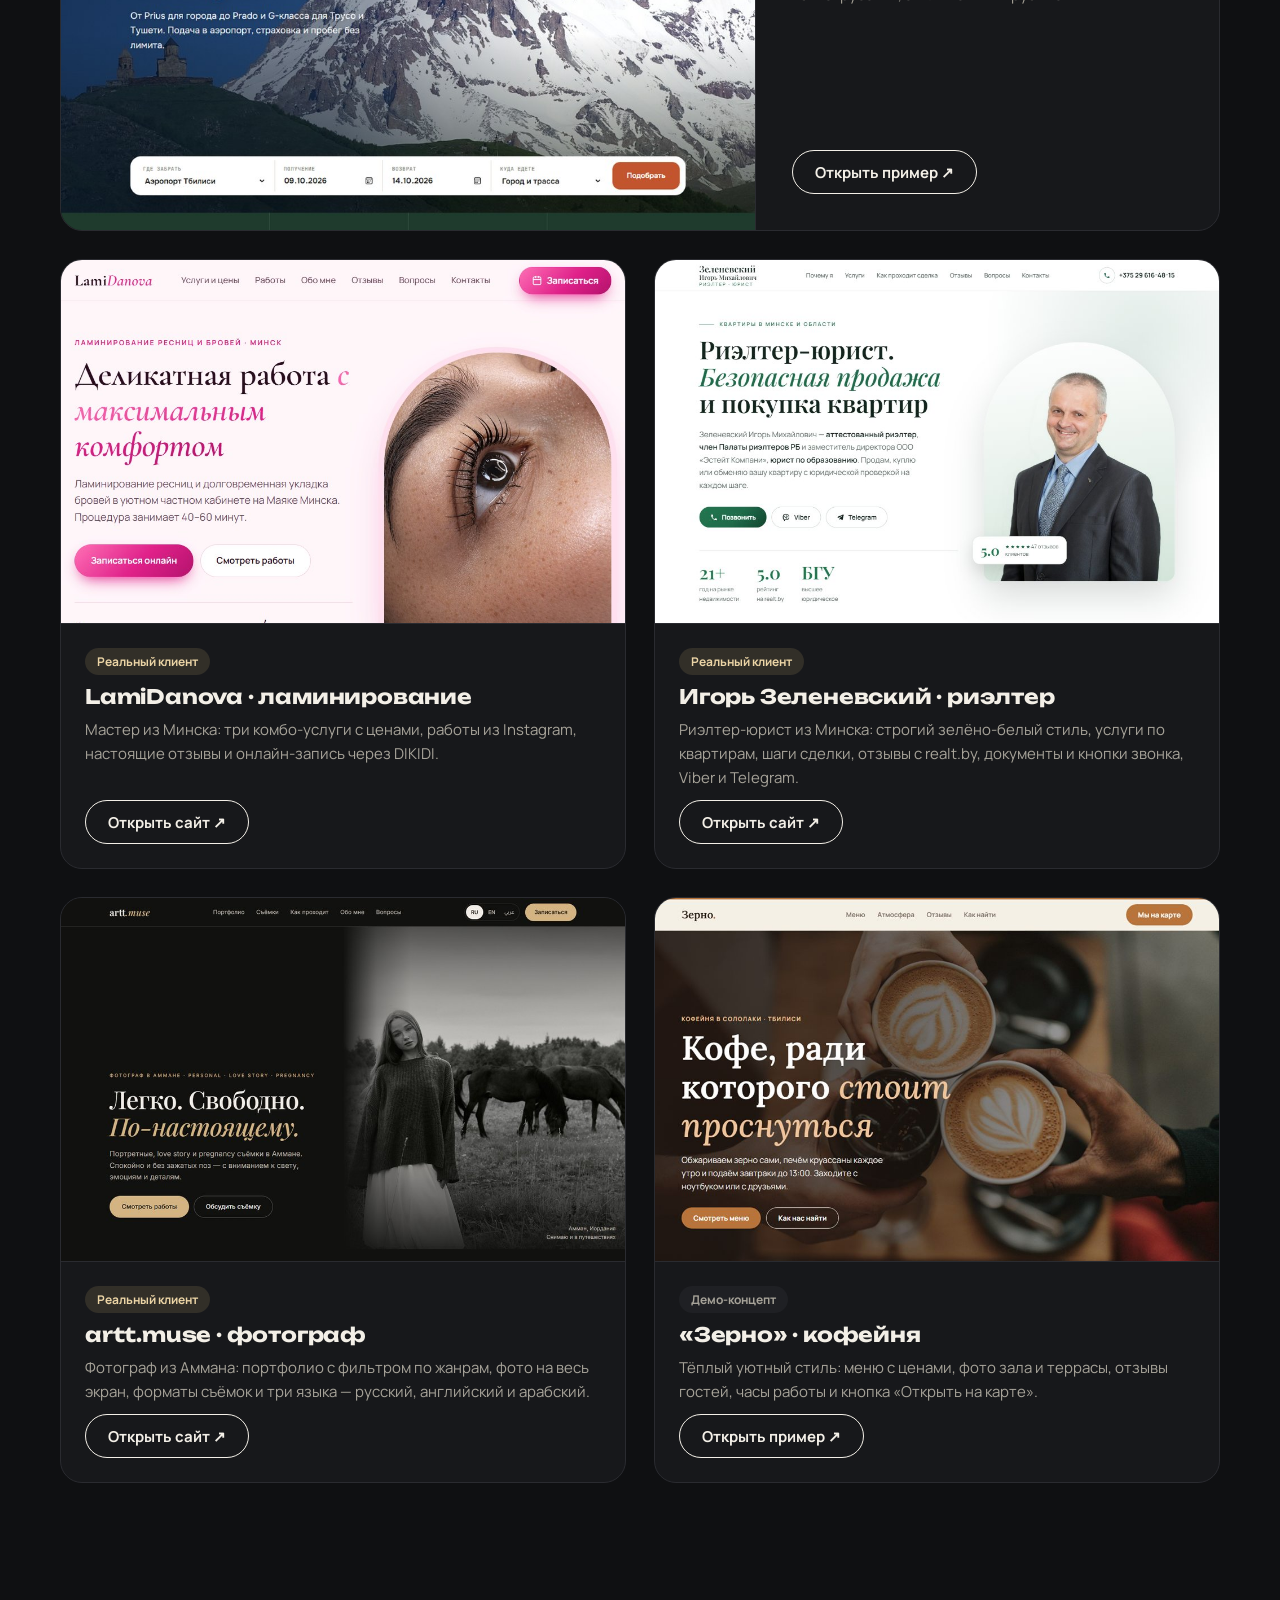
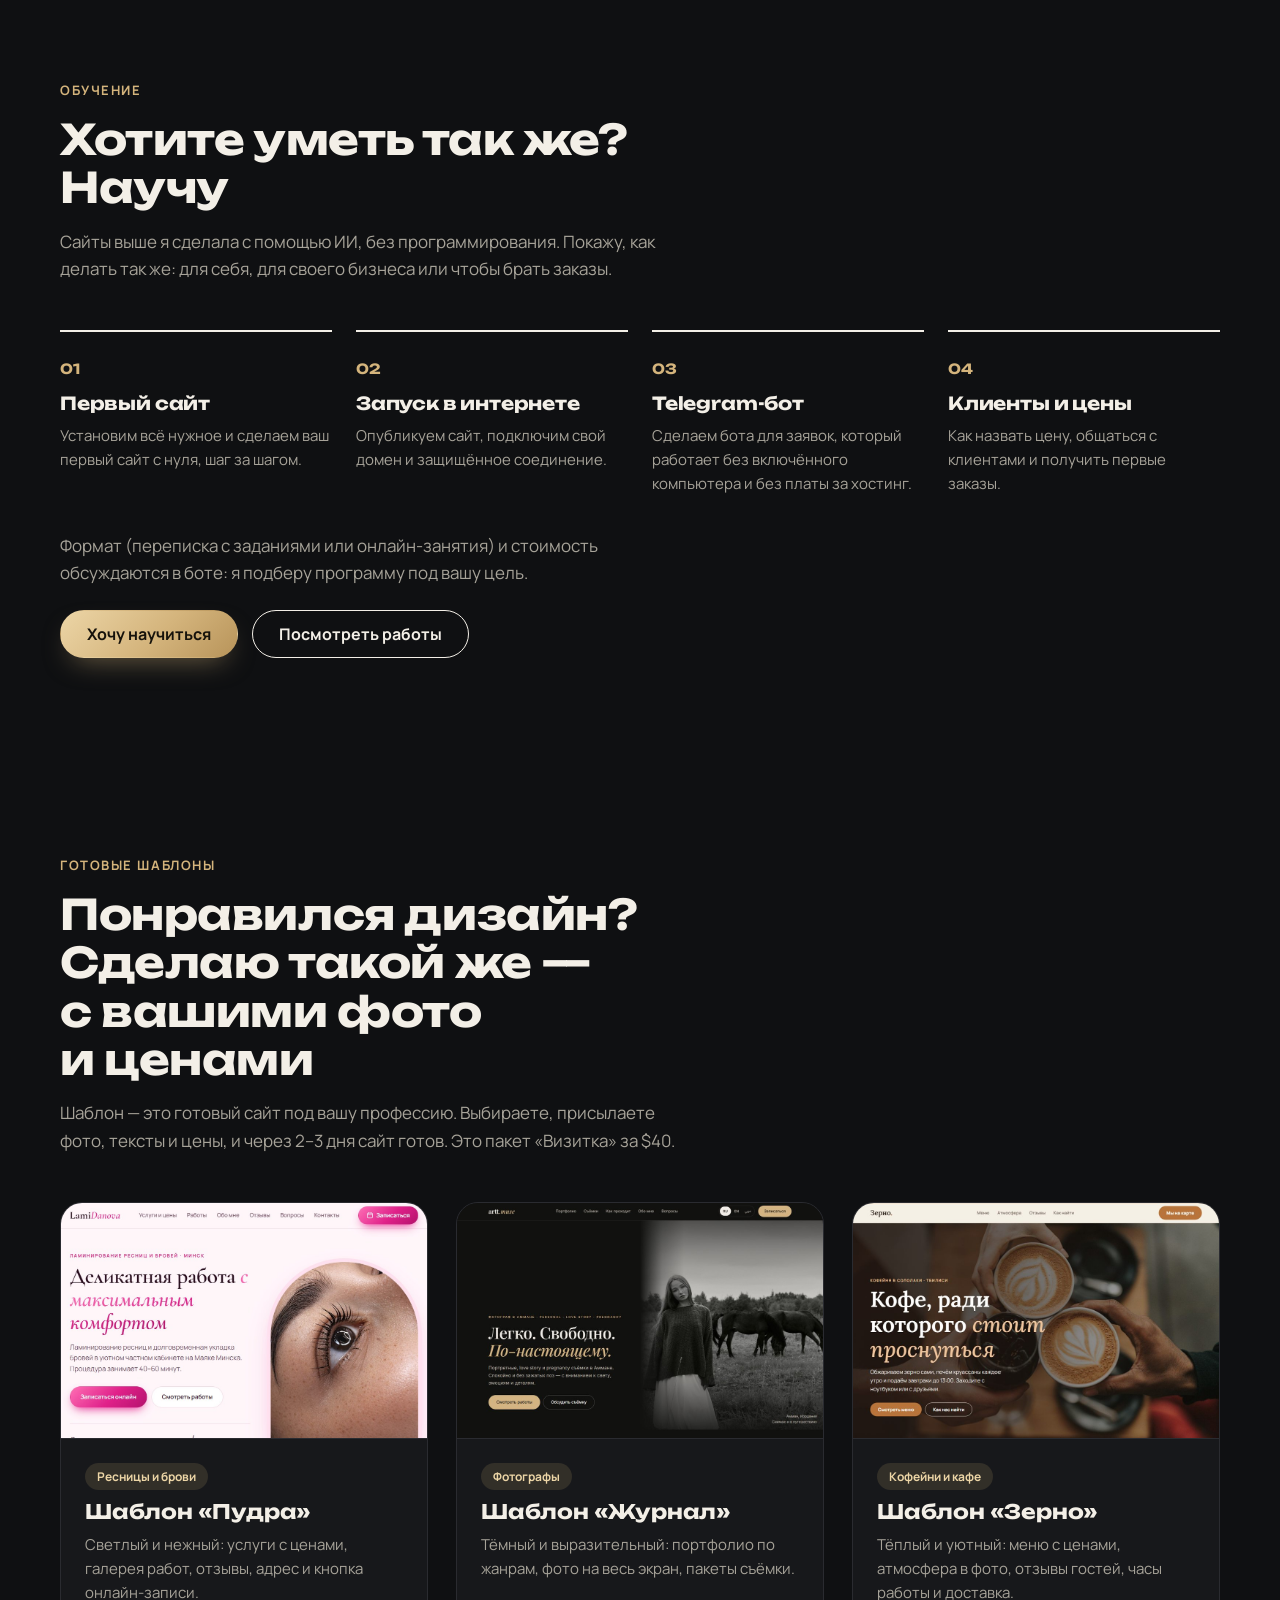
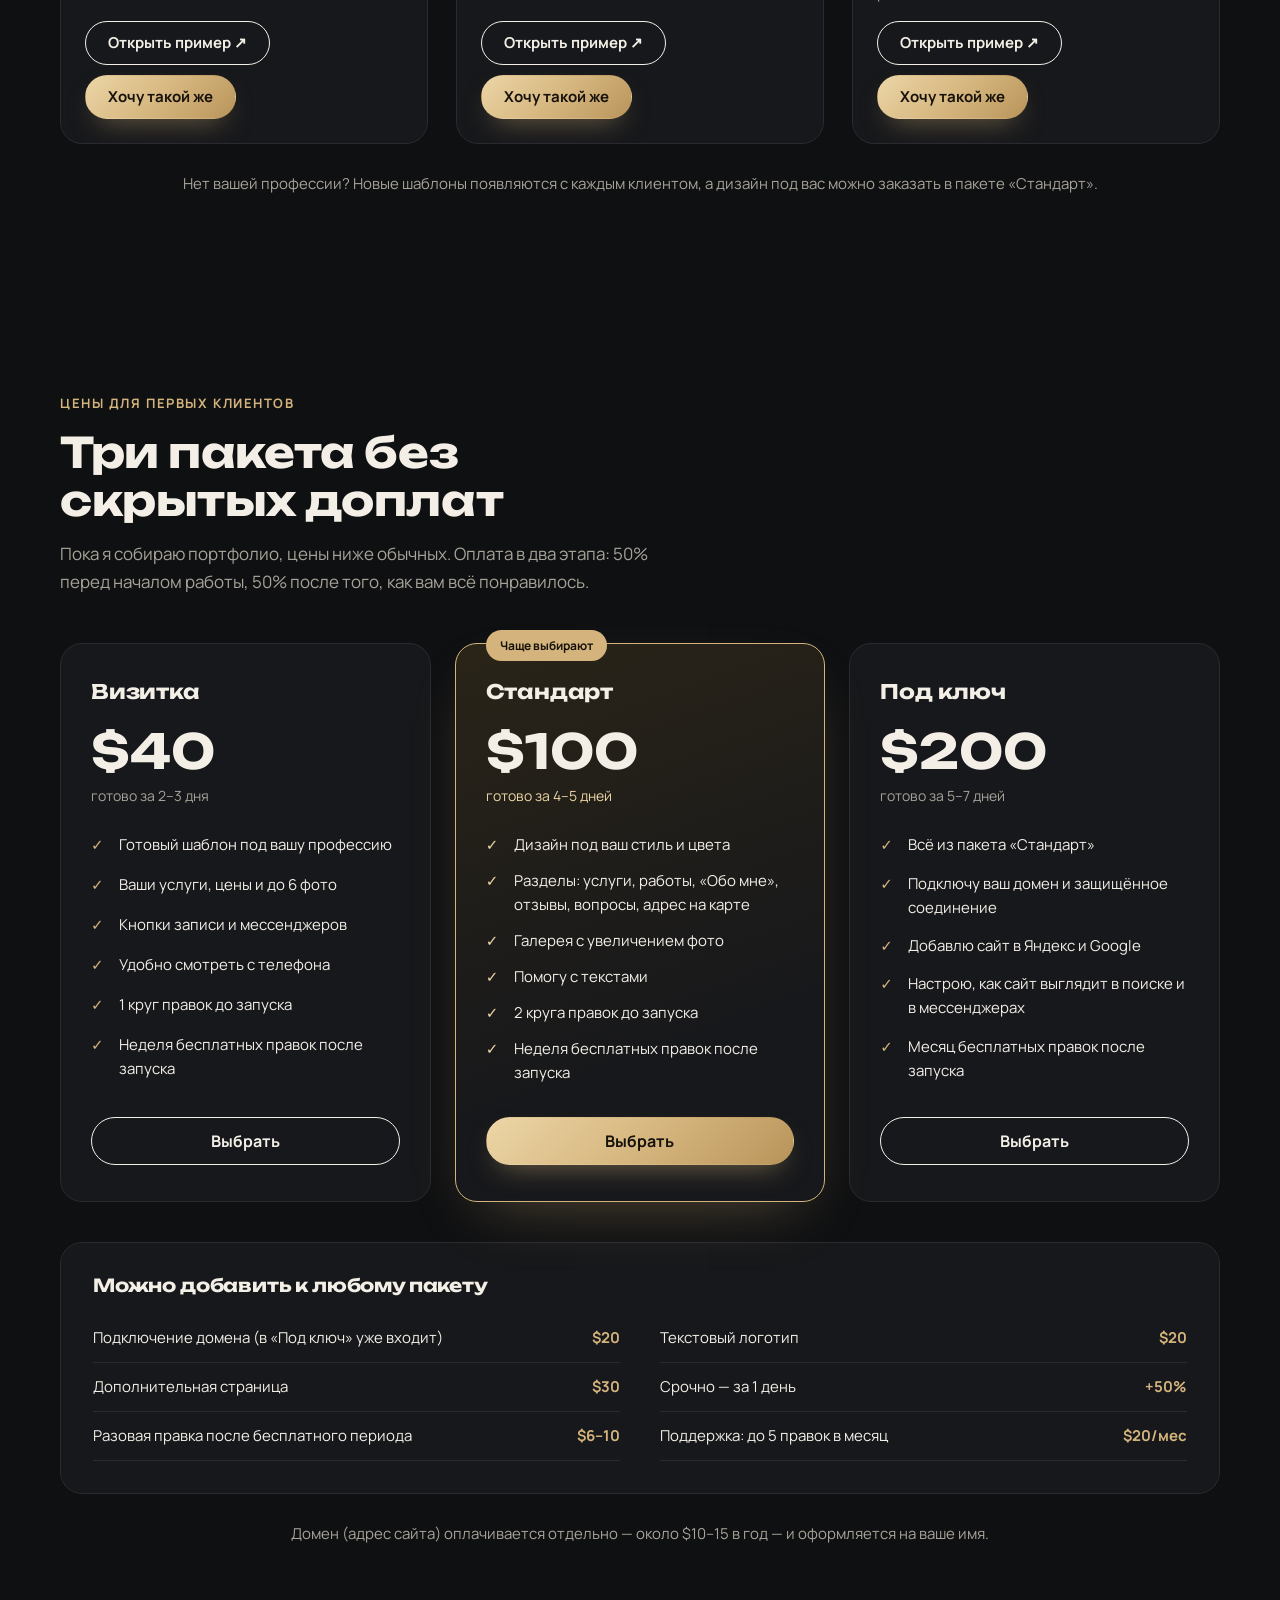
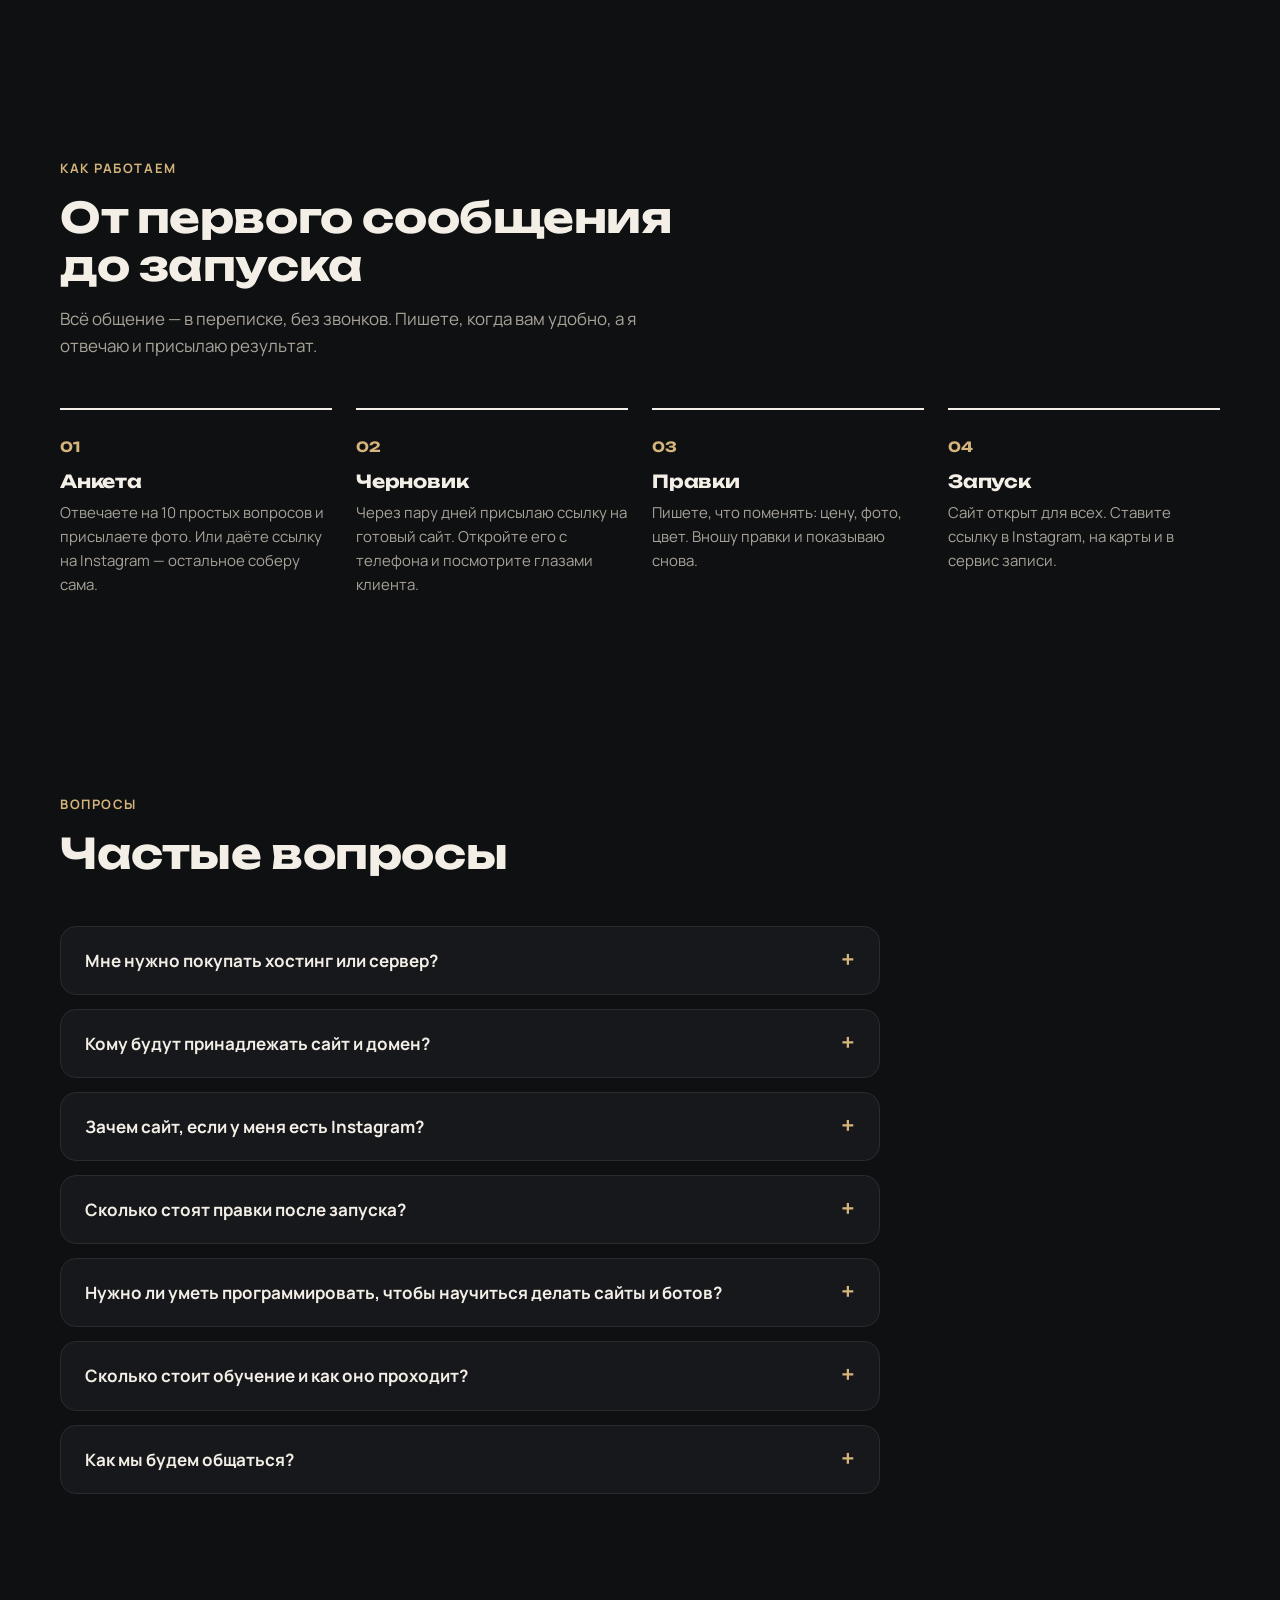
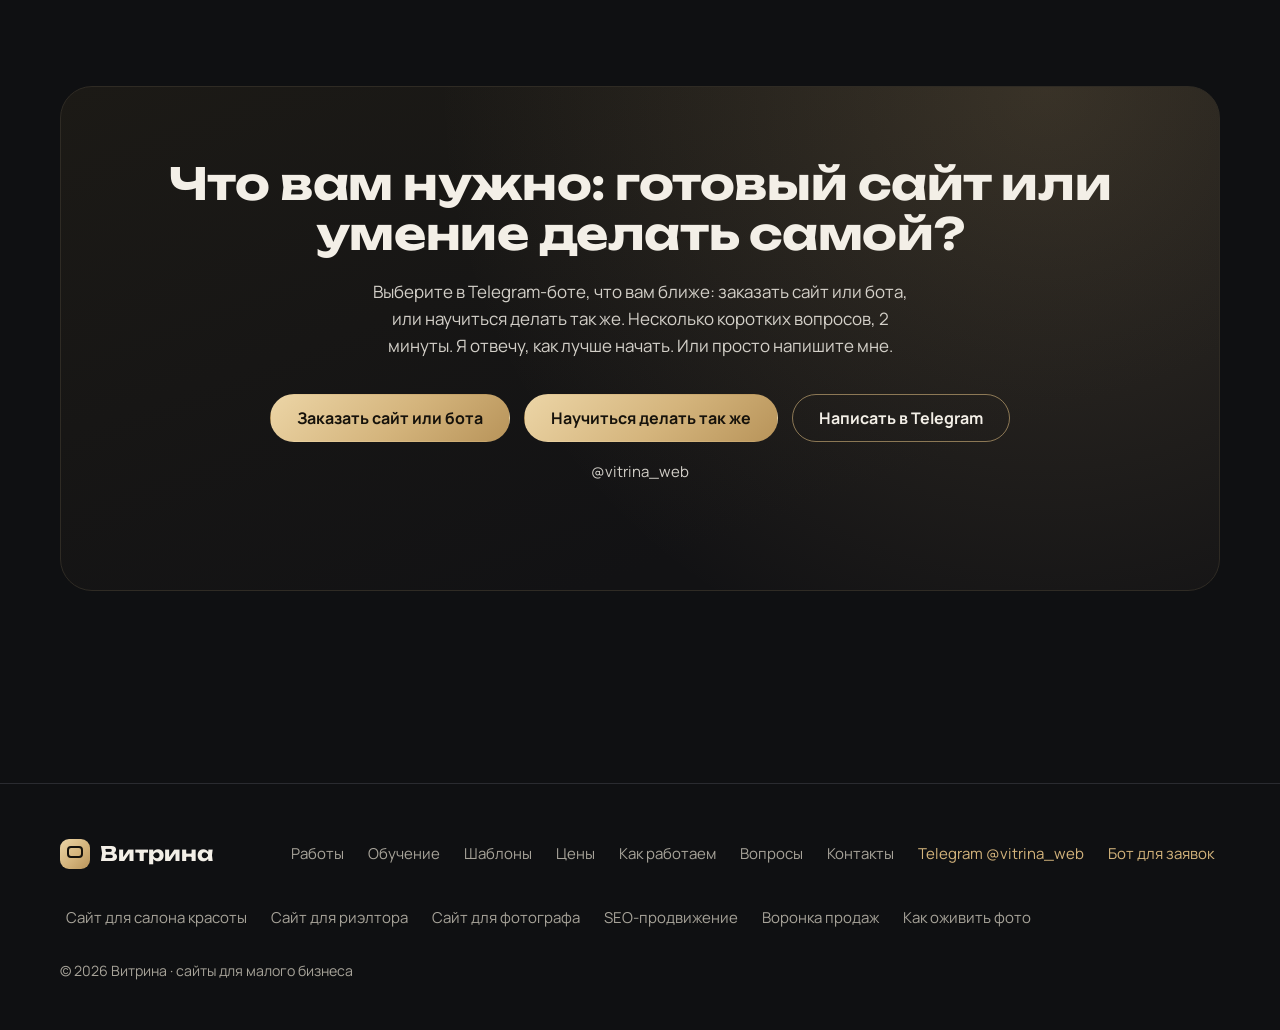
==== commit 8d0d6ba8: "Английская версия на отдельном адресе /en/, hreflang, карта сайта Co-Authored-By: Claude Sonnet 5.5 " ====
--- a/index.html
+++ b/index.html
@@ -6,6 +6,9 @@
   <title>Сайты и Telegram-боты: сделаю или научу делать так же — Витрина</title>
   <meta name="description" content="Сделаю сайт или Telegram-бота для вашего бизнеса или научу делать так же. Дизайн под вас, любой язык, сайты от $40, запуск за 2–7 дней. Портфолио и цены.">
   <link rel="canonical" href="https://vitrina-web.com/">
+  <link rel="alternate" hreflang="ru" href="https://vitrina-web.com/">
+  <link rel="alternate" hreflang="en" href="https://vitrina-web.com/en/">
+  <link rel="alternate" hreflang="x-default" href="https://vitrina-web.com/">
   <!-- Превью ссылки в Telegram, WhatsApp, Instagram -->
   <meta property="og:type" content="website">
   <meta property="og:url" content="https://vitrina-web.com/">
@@ -679,6 +682,10 @@
     alts.forEach((el) => { RU[el.dataset.i18nAlt] ??= el.alt; });
     labels.forEach((el) => { RU[el.dataset.i18nLabel] ??= el.getAttribute("aria-label"); });
 
+    // Язык задаёт адрес страницы: «/» русский, «/en/» английский (у неё в <html> стоит data-page-lang="en").
+    // Перевод скриптом нужен, чтобы собрать английскую страницу (_tools/make_en.py открывает её с ?lang=en).
+    const PAGE_LANG = document.documentElement.dataset.pageLang || "ru";
+
     function setLang(lang) {
       const dict = lang === "en" ? EN : RU;
       const t = (key) => dict[key] ?? RU[key];
@@ -689,18 +696,17 @@
       metaDesc.content = t("meta.desc");
       document.documentElement.lang = lang;
       document.querySelectorAll(".lang button").forEach((b) => b.setAttribute("aria-pressed", b.dataset.lang === lang));
-      try { localStorage.setItem("lang", lang); } catch (e) {}
     }
 
     function initialLang() {
       const fromUrl = new URLSearchParams(location.search).get("lang");
-      if (fromUrl === "ru" || fromUrl === "en") return fromUrl;
-      try { const saved = localStorage.getItem("lang"); if (saved === "ru" || saved === "en") return saved; } catch (e) {}
-      const browser = (navigator.language || "en").slice(0, 2);
-      return ["ru", "uk", "be", "kk"].includes(browser) ? "ru" : "en";
+      return fromUrl === "ru" || fromUrl === "en" ? fromUrl : PAGE_LANG;
     }
 
-    document.querySelectorAll(".lang button").forEach((b) => b.addEventListener("click", () => setLang(b.dataset.lang)));
+    // Кнопки RU / EN ведут на нужный адрес, а не переключают текст на месте
+    document.querySelectorAll(".lang button").forEach((b) => b.addEventListener("click", () => {
+      if (b.dataset.lang !== PAGE_LANG) location.href = b.dataset.lang === "en" ? "/en/" : "/";
+    }));
     setLang(initialLang());
   </script>
 </body>
